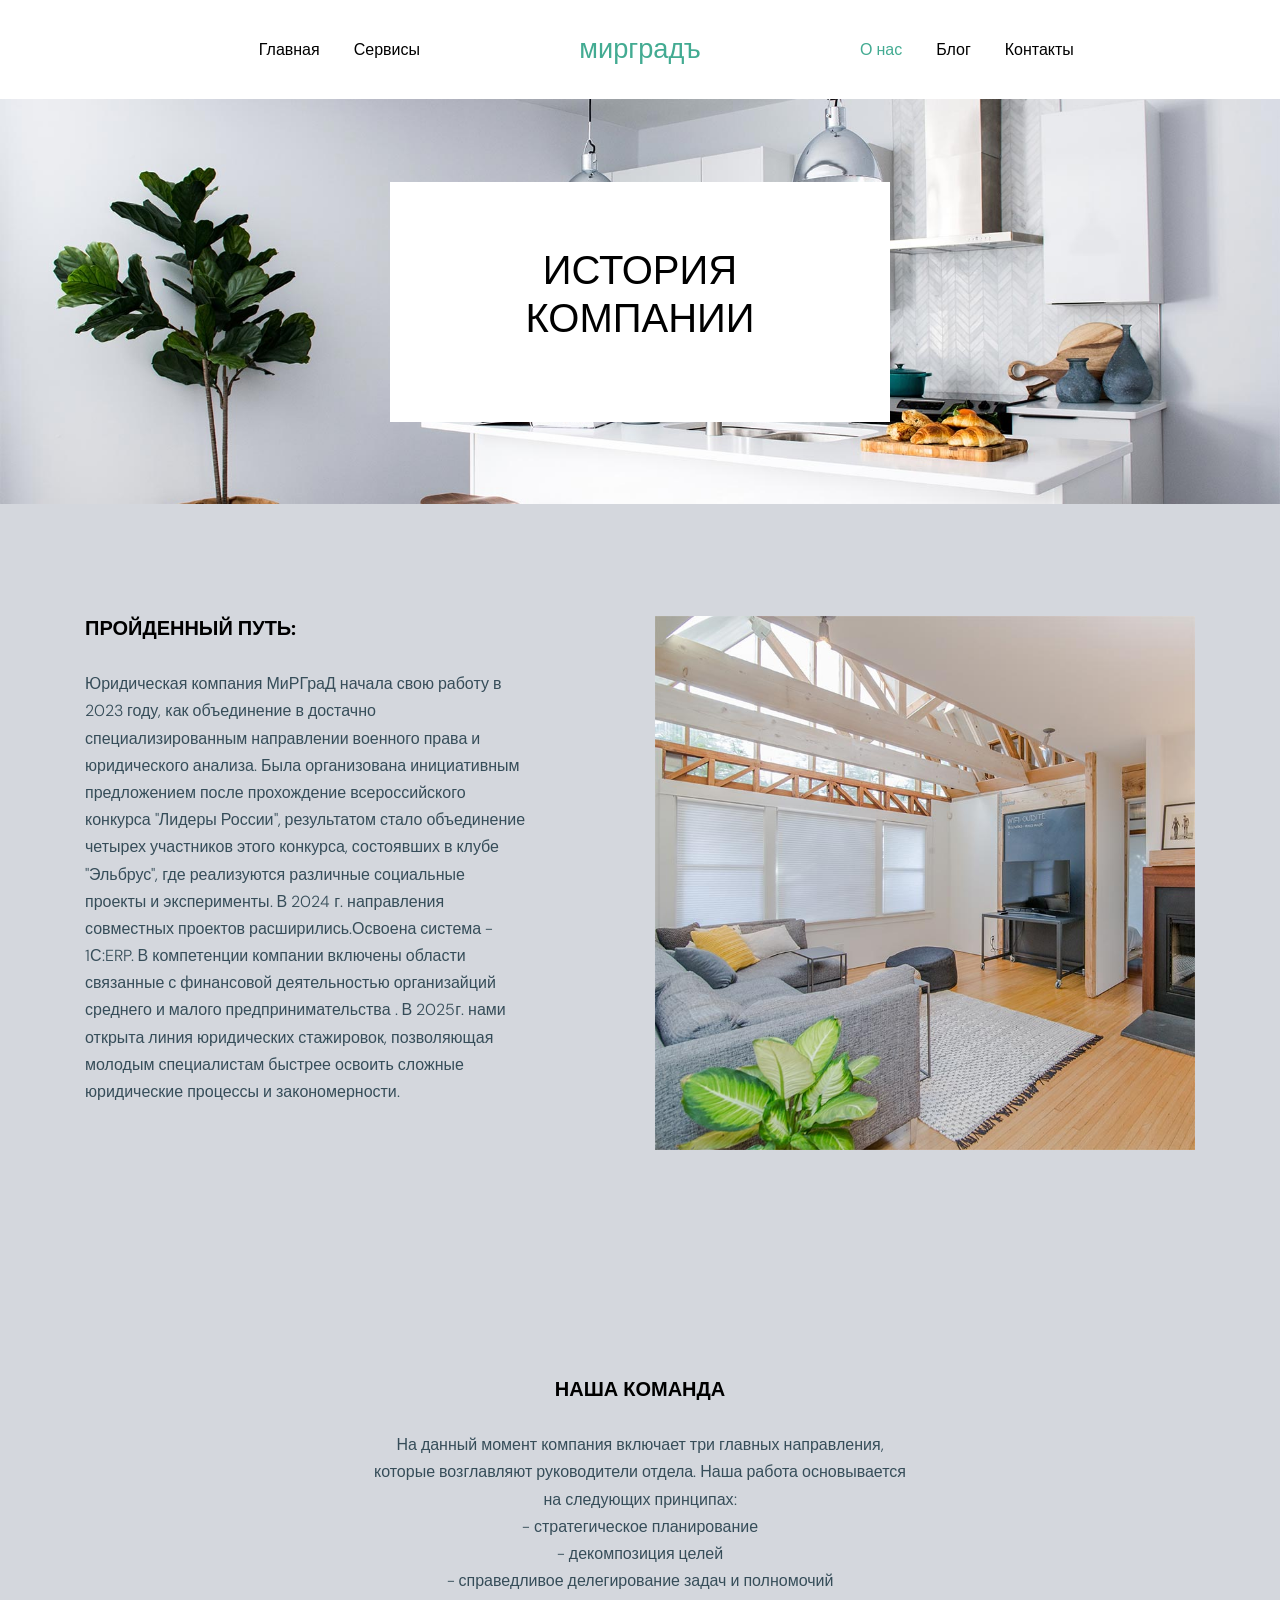
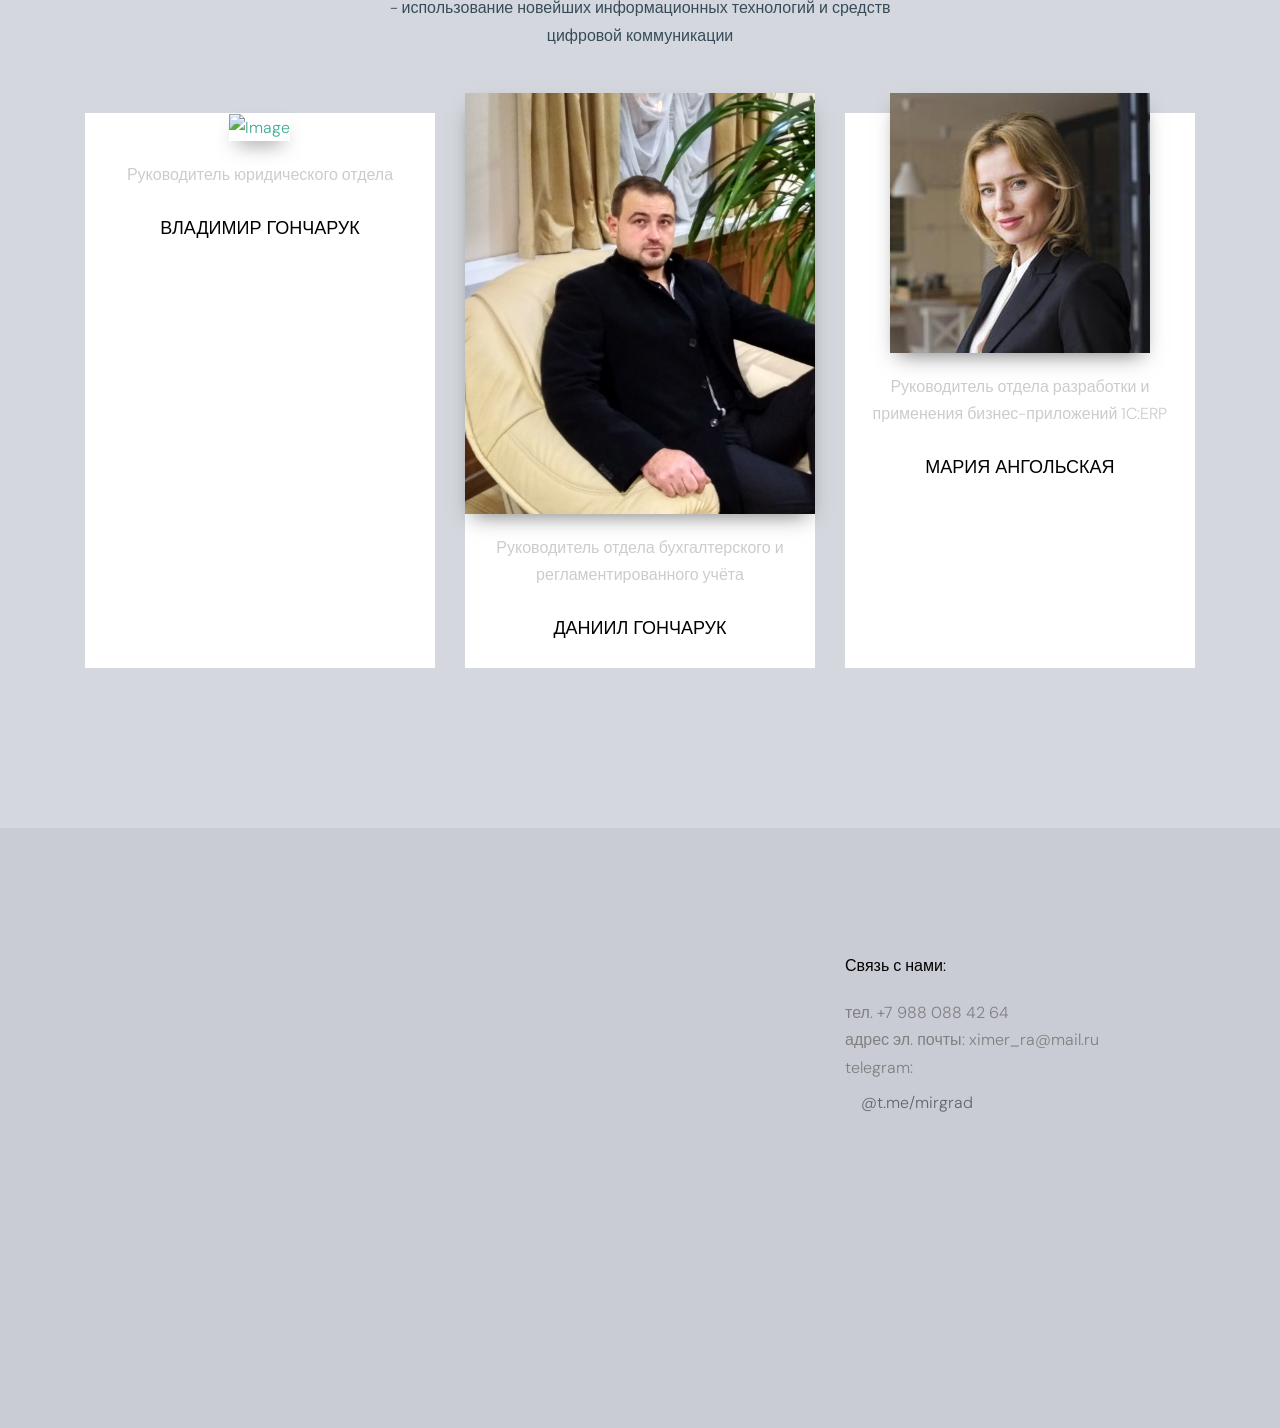
==== about.html @ c0d9e6ff "add files" ====
<!DOCTYPE html>
<html lang="en">

<head>
  <title>Юридический Сервис &mdash; MiRGraD</title>
  <meta charset="utf-8">
  <meta name="viewport" content="width=device-width, initial-scale=1, shrink-to-fit=no">
<link rel="shortcut icon" type="image/x-icon" href="images/i.webp">
    <link href="https://fonts.googleapis.com/css?family=DM+Sans:300,400,700&display=swap" rel="stylesheet">

    <link rel="stylesheet" href="fonts/icomoon/style.css">

    <link rel="stylesheet" href="css/bootstrap.min.css">
    <link rel="stylesheet" href="css/animate.min.css">
    <link rel="stylesheet" href="css/jquery.fancybox.min.css">
    <link rel="stylesheet" href="css/owl.carousel.min.css">
    <link rel="stylesheet" href="css/owl.theme.default.min.css">
    <link rel="stylesheet" href="fonts/flaticon/font/flaticon.css">
    <link rel="stylesheet" href="css/aos.css">

    <!-- MAIN CSS -->
    <link rel="stylesheet" href="css/style.css">

  </head>

  <body data-spy="scroll" data-target=".site-navbar-target" data-offset="300">

    
    <div class="site-wrap" id="home-section">

      <div class="site-mobile-menu site-navbar-target">
        <div class="site-mobile-menu-header">
          <div class="site-mobile-menu-close mt-3">
            <span class="icon-close2 js-menu-toggle"></span>
          </div>
        </div>
        <div class="site-mobile-menu-body"></div>
      </div>



      <header class="site-navbar site-navbar-target bg-white" role="banner">

        <div class="container">
          <div class="row align-items-center position-relative">

            <div class="col-lg-4">
              <nav class="site-navigation text-right ml-auto " role="navigation">
                <ul class="site-menu main-menu js-clone-nav ml-auto d-none d-lg-block">
                  <li><a href="index.html" class="nav-link">Главная</a></li>
                 <!-- <li><a href="project.html" class="nav-link">Проекты</a></li>-->
                  <li><a href="services.html" class="nav-link">Сервисы</a></li>
                </ul>
              </nav>
            </div>
            <div class="col-lg-4 text-center">
              <div class="site-logo">
                <a href="index.html" >МиРГраДЪ</a>
              </div>


              <div class="ml-auto toggle-button d-inline-block d-lg-none"><a href="#" class="site-menu-toggle py-5 js-menu-toggle text-white"><span class="icon-menu h3 text-primary"></span></a></div>
            </div>
            <div class="col-lg-4">
              <nav class="site-navigation text-left mr-auto " role="navigation">
                <ul class="site-menu main-menu js-clone-nav ml-auto d-none d-lg-block">
                  <li class="active"><a href="about.html" class="nav-link">О нас</a></li>
                  <li><a href="blog.html" class="nav-link">Блог</a></li>
                  <li><a href="contact.html" class="nav-link">Контакты</a></li>
                </ul>
              </nav>
            </div>
            

          </div>
        </div>

      </header>




    <div class="ftco-blocks-cover-1">


        <div class="ftco-cover-1" style="background-image: url('images/hero_1.jpg');">
            <div class="container">
              <div class="row align-items-center justify-content-center">
                <div class="col-lg-12 text-center">
                   <div class="box-92819">
       
        
            <h1 class="text-uppercase text-black mb-3">История Компании</h1>
            <p class="mb-0 text-black"></p>
            <!-- <p class="mb-0"><a href="#" class="btn btn-primary px-4 py-2 rounded-0">Contact Us</a></p> -->
          </div>

                  <!-- <h1>About <span class="text-primary">Marga.</span>  </h1>
                  <p class="mb-5">A fresh free template from the fine folks at <a href="https://free-template.co/" target="_blank">free-template.co</a></p>
                   -->
                </div>
              </div>
            </div>
        </div>
      </div> 

    <div class="site-section">
      <div class="container">
        <div class="row">
          <div class="col-md-5">
            <h2 class="heading-39291">Пройденный путь:</h2>
            <p class="mb-5">Юридическая компания МиРГраД начала свою работу в 2023 году, 
              как объединение  в достачно специализированным направлении военного права и юридического анализа. 
               Была организована инициативным предложением после прохождение всероссийского конкурса "Лидеры России",
                результатом стало объединение четырех участников этого конкурса, состоявших в клубе "Эльбрус",
                где реализуются различные социальные проекты и эксперименты.
                В 2024 г.  направления совместных проектов расширились.Освоена система - 1С:ERP. В компетенции компании включены области связанные с финансовой деятельностью организайций
                среднего и малого предпринимательства .
               В 2025г. нами открыта линия юридических стажировок, позволяющая молодым специалистам быстрее освоить сложные юридические процессы и закономерности. 
          </div>

          <div class="col-md-6 ml-auto">
            <img src="images/about_1.jpg" alt="Image" class="img-fluid">
          </div>
        </div>
      </div>
    </div>
  

  <div class="site-section">
      <div class="container">
        <div class="row justify-content-center text-center mb-5 section-2-title">
          <div class="col-md-6">
            <h2 class="heading-39291">Наша команда</h2>
            <p>На данный момент компания включает три главных направления, 
              которые возглавляют  руководители отдела. 
            Наша работа основывается на следующих принципах: <br>
          - стратегическое планирование<br>
        - декомпозиция целей<br>
      - справедливое делегирование задач и полномочий<br>
      - использование новейших информационных технологий и средств цифровой коммуникации
      </p>
          </div>
        </div>
        <div class="row align-items-stretch">

          <div class="col-lg-4 col-md-6 mb-5">
            <div class="post-entry-1 h-100 bg-white text-center">
              <a href="#" class="d-inline-block">
                <img src="images/vg.JPG" alt="Image"
                 class="img-fluid">
              </a>
              <div class="post-entry-1-contents">
                <span class="meta">Руководитель юридического отдела</span>
                <h2>Владимир Гончарук</h2>
                </div>
            </div>
          </div>
          <div class="col-lg-4 col-md-6 mb-5">
            <div class="post-entry-1 h-100 bg-white text-center">
              <a href="#" class="d-inline-block">
                <img src="images/dg.jpg" alt="Image"
                 class="img-fluid">
              </a>
              <div class="post-entry-1-contents">
                <span class="meta">Руководитель отдела бухгалтерского и регламентированного учёта </span>
                <h2>Даниил Гончарук</h2>
                
              </div>
            </div>
          </div>

          <div class="col-lg-4 col-md-6 mb-5">
            <div class="post-entry-1 h-100 bg-white text-center">
              <a href="#" class="d-inline-block">
                <img src="images/person_3.jpg" alt="Image"
                 class="img-fluid">
              </a>
              <div class="post-entry-1-contents">
                <span class="meta">Руководитель отдела разработки и применения бизнес-приложений 1C:ERP</span>
                <h2>Мария Ангольская</h2>
                </div>
            </div>
          </div>

          

          

          


        </div>
      </div>
    </div>
    
    

    
    <footer class="site-footer">
                <div class="container">
                    <div class="row">

                        <div class="col-md-4 ml-auto">

                            <div class="mb-5">
                                <h2 class="footer-heading mb-4">Связь с нами:</h2>
                                <form action="#" method="post" class="footer-suscribe-form">
                                    <div class="input-group mb-3">
                                        <p>
                                            тел. +7 988 088 42 64<br>
                                            адрес эл. почты: ximer_ra@mail.ru<br>
                                            telegram: 
                                                <a href="https://t.me/mirgrad_de_jure" class="nav-link">@t.me/mirgrad</a>
                                            
                                        </p>
                                      <!--   <input
                                            type="text"
                                            class="form-control rounded-0 border-secondary text-white bg-transparent"
                                            placeholder="Enter Email"
                                            aria-label="Enter Email"
                                            aria-describedby="button-addon2">
                                        <div class="input-group-append">
                                            <button class="btn btn-primary text-white" type="button" id="button-addon2">Подписаться</button>
                                        </div>
                                    </div>

                                    <h2 class="footer-heading mb-4">Подпишитесь на нас</h2>
                                    <a href="#about-section" class="smoothscroll pl-0 pr-3">
                                        <span class="icon-facebook"></span></a>
                                    <a href="#" class="pl-3 pr-3">
                                        <span class="icon-twitter"></span></a>
                                    <a href="#" class="pl-3 pr-3">
                                        <span class="icon-instagram"></span></a>
                                    <a href="#" class="pl-3 pr-3">
                                        <span class="icon-vk"></span></a>
                                </form>-->
                            </div>
                        </div>
                        <div class="row pt-5 mt-5 text-center">
                            <div class="col-md-12">
                                <div class="pt-5">
                                    <p class="small">
                                        <!-- Link back to Colorlib can't be removed. Template is licensed under CC BY
                                        3.0. -->
                                        <!-- Link back to Colorlib can't be removed. Template is licensed under CC BY
                                        3.0. -->
                                    </p>
                                </div>
                            </div>

                        </div>
                    </div>
                  </div>
                </footer>

    </div>

    <script src="js/jquery-3.3.1.min.js"></script>
    <script src="js/popper.min.js"></script>
    <script src="js/bootstrap.min.js"></script>
    <script src="js/owl.carousel.min.js"></script>
    <script src="js/jquery.sticky.js"></script>
    <script src="js/jquery.waypoints.min.js"></script>
    <script src="js/jquery.animateNumber.min.js"></script>
    <script src="js/jquery.fancybox.min.js"></script>
    <script src="js/jquery.easing.1.3.js"></script>
    <script src="js/aos.js"></script>

    <script src="js/main.js"></script>

    

  </body>

</html>
---- fonts/icomoon/style.css ----
@font-face {
  font-family: 'icomoon';
  src:  url('fonts/icomoon.eot?10si43');
  src:  url('fonts/icomoon.eot?10si43#iefix') format('embedded-opentype'),
    url('fonts/icomoon.ttf?10si43') format('truetype'),
    url('fonts/icomoon.woff?10si43') format('woff'),
    url('fonts/icomoon.svg?10si43#icomoon') format('svg');
  font-weight: normal;
  font-style: normal;
}

[class^="icon-"], [class*=" icon-"] {
  /* use !important to prevent issues with browser extensions that change fonts */
  font-family: 'icomoon' !important;
  speak: none;
  font-style: normal;
  font-weight: normal;
  font-variant: normal;
  text-transform: none;
  line-height: 1;

  /* Better Font Rendering =========== */
  -webkit-font-smoothing: antialiased;
  -moz-osx-font-smoothing: grayscale;
}

.icon-asterisk:before {
  content: "\f069";
}
.icon-plus:before {
  content: "\f067";
}
.icon-question:before {
  content: "\f128";
}
.icon-minus:before {
  content: "\f068";
}
.icon-glass:before {
  content: "\f000";
}
.icon-music:before {
  content: "\f001";
}
.icon-search:before {
  content: "\f002";
}
.icon-envelope-o:before {
  content: "\f003";
}
.icon-heart:before {
  content: "\f004";
}
.icon-star:before {
  content: "\f005";
}
.icon-star-o:before {
  content: "\f006";
}
.icon-user:before {
  content: "\f007";
}
.icon-film:before {
  content: "\f008";
}
.icon-th-large:before {
  content: "\f009";
}
.icon-th:before {
  content: "\f00a";
}
.icon-th-list:before {
  content: "\f00b";
}
.icon-check:before {
  content: "\f00c";
}
.icon-close:before {
  content: "\f00d";
}
.icon-remove:before {
  content: "\f00d";
}
.icon-times:before {
  content: "\f00d";
}
.icon-search-plus:before {
  content: "\f00e";
}
.icon-search-minus:before {
  content: "\f010";
}
.icon-power-off:before {
  content: "\f011";
}
.icon-signal:before {
  content: "\f012";
}
.icon-cog:before {
  content: "\f013";
}
.icon-gear:before {
  content: "\f013";
}
.icon-trash-o:before {
  content: "\f014";
}
.icon-home:before {
  content: "\f015";
}
.icon-file-o:before {
  content: "\f016";
}
.icon-clock-o:before {
  content: "\f017";
}
.icon-road:before {
  content: "\f018";
}
.icon-download:before {
  content: "\f019";
}
.icon-arrow-circle-o-down:before {
  content: "\f01a";
}
.icon-arrow-circle-o-up:before {
  content: "\f01b";
}
.icon-inbox:before {
  content: "\f01c";
}
.icon-play-circle-o:before {
  content: "\f01d";
}
.icon-repeat:before {
  content: "\f01e";
}
.icon-rotate-right:before {
  content: "\f01e";
}
.icon-refresh:before {
  content: "\f021";
}
.icon-list-alt:before {
  content: "\f022";
}
.icon-lock:before {
  content: "\f023";
}
.icon-flag:before {
  content: "\f024";
}
.icon-headphones:before {
  content: "\f025";
}
.icon-volume-off:before {
  content: "\f026";
}
.icon-volume-down:before {
  content: "\f027";
}
.icon-volume-up:before {
  content: "\f028";
}
.icon-qrcode:before {
  content: "\f029";
}
.icon-barcode:before {
  content: "\f02a";
}
.icon-tag:before {
  content: "\f02b";
}
.icon-tags:before {
  content: "\f02c";
}
.icon-book:before {
  content: "\f02d";
}
.icon-bookmark:before {
  content: "\f02e";
}
.icon-print:before {
  content: "\f02f";
}
.icon-camera:before {
  content: "\f030";
}
.icon-font:before {
  content: "\f031";
}
.icon-bold:before {
  content: "\f032";
}
.icon-italic:before {
  content: "\f033";
}
.icon-text-height:before {
  content: "\f034";
}
.icon-text-width:before {
  content: "\f035";
}
.icon-align-left:before {
  content: "\f036";
}
.icon-align-center:before {
  content: "\f037";
}
.icon-align-right:before {
  content: "\f038";
}
.icon-align-justify:before {
  content: "\f039";
}
.icon-list:before {
  content: "\f03a";
}
.icon-dedent:before {
  content: "\f03b";
}
.icon-outdent:before {
  content: "\f03b";
}
.icon-indent:before {
  content: "\f03c";
}
.icon-video-camera:before {
  content: "\f03d";
}
.icon-image:before {
  content: "\f03e";
}
.icon-photo:before {
  content: "\f03e";
}
.icon-picture-o:before {
  content: "\f03e";
}
.icon-pencil:before {
  content: "\f040";
}
.icon-map-marker:before {
  content: "\f041";
}
.icon-adjust:before {
  content: "\f042";
}
.icon-tint:before {
  content: "\f043";
}
.icon-edit:before {
  content: "\f044";
}
.icon-pencil-square-o:before {
  content: "\f044";
}
.icon-share-square-o:before {
  content: "\f045";
}
.icon-check-square-o:before {
  content: "\f046";
}
.icon-arrows:before {
  content: "\f047";
}
.icon-step-backward:before {
  content: "\f048";
}
.icon-fast-backward:before {
  content: "\f049";
}
.icon-backward:before {
  content: "\f04a";
}
.icon-play:before {
  content: "\f04b";
}
.icon-pause:before {
  content: "\f04c";
}
.icon-stop:before {
  content: "\f04d";
}
.icon-forward:before {
  content: "\f04e";
}
.icon-fast-forward:before {
  content: "\f050";
}
.icon-step-forward:before {
  content: "\f051";
}
.icon-eject:before {
  content: "\f052";
}
.icon-chevron-left:before {
  content: "\f053";
}
.icon-chevron-right:before {
  content: "\f054";
}
.icon-plus-circle:before {
  content: "\f055";
}
.icon-minus-circle:before {
  content: "\f056";
}
.icon-times-circle:before {
  content: "\f057";
}
.icon-check-circle:before {
  content: "\f058";
}
.icon-question-circle:before {
  content: "\f059";
}
.icon-info-circle:before {
  content: "\f05a";
}
.icon-crosshairs:before {
  content: "\f05b";
}
.icon-times-circle-o:before {
  content: "\f05c";
}
.icon-check-circle-o:before {
  content: "\f05d";
}
.icon-ban:before {
  content: "\f05e";
}
.icon-arrow-left:before {
  content: "\f060";
}
.icon-arrow-right:before {
  content: "\f061";
}
.icon-arrow-up:before {
  content: "\f062";
}
.icon-arrow-down:before {
  content: "\f063";
}
.icon-mail-forward:before {
  content: "\f064";
}
.icon-share:before {
  content: "\f064";
}
.icon-expand:before {
  content: "\f065";
}
.icon-compress:before {
  content: "\f066";
}
.icon-exclamation-circle:before {
  content: "\f06a";
}
.icon-gift:before {
  content: "\f06b";
}
.icon-leaf:before {
  content: "\f06c";
}
.icon-fire:before {
  content: "\f06d";
}
.icon-eye:before {
  content: "\f06e";
}
.icon-eye-slash:before {
  content: "\f070";
}
.icon-exclamation-triangle:before {
  content: "\f071";
}
.icon-warning:before {
  content: "\f071";
}
.icon-plane:before {
  content: "\f072";
}
.icon-calendar:before {
  content: "\f073";
}
.icon-random:before {
  content: "\f074";
}
.icon-comment:before {
  content: "\f075";
}
.icon-magnet:before {
  content: "\f076";
}
.icon-chevron-up:before {
  content: "\f077";
}
.icon-chevron-down:before {
  content: "\f078";
}
.icon-retweet:before {
  content: "\f079";
}
.icon-shopping-cart:before {
  content: "\f07a";
}
.icon-folder:before {
  content: "\f07b";
}
.icon-folder-open:before {
  content: "\f07c";
}
.icon-arrows-v:before {
  content: "\f07d";
}
.icon-arrows-h:before {
  content: "\f07e";
}
.icon-bar-chart:before {
  content: "\f080";
}
.icon-bar-chart-o:before {
  content: "\f080";
}
.icon-twitter-square:before {
  content: "\f081";
}
.icon-facebook-square:before {
  content: "\f082";
}
.icon-camera-retro:before {
  content: "\f083";
}
.icon-key:before {
  content: "\f084";
}
.icon-cogs:before {
  content: "\f085";
}
.icon-gears:before {
  content: "\f085";
}
.icon-comments:before {
  content: "\f086";
}
.icon-thumbs-o-up:before {
  content: "\f087";
}
.icon-thumbs-o-down:before {
  content: "\f088";
}
.icon-star-half:before {
  content: "\f089";
}
.icon-heart-o:before {
  content: "\f08a";
}
.icon-sign-out:before {
  content: "\f08b";
}
.icon-linkedin-square:before {
  content: "\f08c";
}
.icon-thumb-tack:before {
  content: "\f08d";
}
.icon-external-link:before {
  content: "\f08e";
}
.icon-sign-in:before {
  content: "\f090";
}
.icon-trophy:before {
  content: "\f091";
}
.icon-github-square:before {
  content: "\f092";
}
.icon-upload:before {
  content: "\f093";
}
.icon-lemon-o:before {
  content: "\f094";
}
.icon-phone:before {
  content: "\f095";
}
.icon-square-o:before {
  content: "\f096";
}
.icon-bookmark-o:before {
  content: "\f097";
}
.icon-phone-square:before {
  content: "\f098";
}
.icon-twitter:before {
  content: "\f099";
}
.icon-facebook:before {
  content: "\f09a";
}
.icon-facebook-f:before {
  content: "\f09a";
}
.icon-github:before {
  content: "\f09b";
}
.icon-unlock:before {
  content: "\f09c";
}
.icon-credit-card:before {
  content: "\f09d";
}
.icon-feed:before {
  content: "\f09e";
}
.icon-rss:before {
  content: "\f09e";
}
.icon-hdd-o:before {
  content: "\f0a0";
}
.icon-bullhorn:before {
  content: "\f0a1";
}
.icon-bell-o:before {
  content: "\f0a2";
}
.icon-certificate:before {
  content: "\f0a3";
}
.icon-hand-o-right:before {
  content: "\f0a4";
}
.icon-hand-o-left:before {
  content: "\f0a5";
}
.icon-hand-o-up:before {
  content: "\f0a6";
}
.icon-hand-o-down:before {
  content: "\f0a7";
}
.icon-arrow-circle-left:before {
  content: "\f0a8";
}
.icon-arrow-circle-right:before {
  content: "\f0a9";
}
.icon-arrow-circle-up:before {
  content: "\f0aa";
}
.icon-arrow-circle-down:before {
  content: "\f0ab";
}
.icon-globe:before {
  content: "\f0ac";
}
.icon-wrench:before {
  content: "\f0ad";
}
.icon-tasks:before {
  content: "\f0ae";
}
.icon-filter:before {
  content: "\f0b0";
}
.icon-briefcase:before {
  content: "\f0b1";
}
.icon-arrows-alt:before {
  content: "\f0b2";
}
.icon-group:before {
  content: "\f0c0";
}
.icon-users:before {
  content: "\f0c0";
}
.icon-chain:before {
  content: "\f0c1";
}
.icon-link:before {
  content: "\f0c1";
}
.icon-cloud:before {
  content: "\f0c2";
}
.icon-flask:before {
  content: "\f0c3";
}
.icon-cut:before {
  content: "\f0c4";
}
.icon-scissors:before {
  content: "\f0c4";
}
.icon-copy:before {
  content: "\f0c5";
}
.icon-files-o:before {
  content: "\f0c5";
}
.icon-paperclip:before {
  content: "\f0c6";
}
.icon-floppy-o:before {
  content: "\f0c7";
}
.icon-save:before {
  content: "\f0c7";
}
.icon-square:before {
  content: "\f0c8";
}
.icon-bars:before {
  content: "\f0c9";
}
.icon-navicon:before {
  content: "\f0c9";
}
.icon-reorder:before {
  content: "\f0c9";
}
.icon-list-ul:before {
  content: "\f0ca";
}
.icon-list-ol:before {
  content: "\f0cb";
}
.icon-strikethrough:before {
  content: "\f0cc";
}
.icon-underline:before {
  content: "\f0cd";
}
.icon-table:before {
  content: "\f0ce";
}
.icon-magic:before {
  content: "\f0d0";
}
.icon-truck:before {
  content: "\f0d1";
}
.icon-pinterest:before {
  content: "\f0d2";
}
.icon-pinterest-square:before {
  content: "\f0d3";
}
.icon-google-plus-square:before {
  content: "\f0d4";
}
.icon-google-plus:before {
  content: "\f0d5";
}
.icon-money:before {
  content: "\f0d6";
}
.icon-caret-down:before {
  content: "\f0d7";
}
.icon-caret-up:before {
  content: "\f0d8";
}
.icon-caret-left:before {
  content: "\f0d9";
}
.icon-caret-right:before {
  content: "\f0da";
}
.icon-columns:before {
  content: "\f0db";
}
.icon-sort:before {
  content: "\f0dc";
}
.icon-unsorted:before {
  content: "\f0dc";
}
.icon-sort-desc:before {
  content: "\f0dd";
}
.icon-sort-down:before {
  content: "\f0dd";
}
.icon-sort-asc:before {
  content: "\f0de";
}
.icon-sort-up:before {
  content: "\f0de";
}
.icon-envelope:before {
  content: "\f0e0";
}
.icon-linkedin:before {
  content: "\f0e1";
}
.icon-rotate-left:before {
  content: "\f0e2";
}
.icon-undo:before {
  content: "\f0e2";
}
.icon-gavel:before {
  content: "\f0e3";
}
.icon-legal:before {
  content: "\f0e3";
}
.icon-dashboard:before {
  content: "\f0e4";
}
.icon-tachometer:before {
  content: "\f0e4";
}
.icon-comment-o:before {
  content: "\f0e5";
}
.icon-comments-o:before {
  content: "\f0e6";
}
.icon-bolt:before {
  content: "\f0e7";
}
.icon-flash:before {
  content: "\f0e7";
}
.icon-sitemap:before {
  content: "\f0e8";
}
.icon-umbrella:before {
  content: "\f0e9";
}
.icon-clipboard:before {
  content: "\f0ea";
}
.icon-paste:before {
  content: "\f0ea";
}
.icon-lightbulb-o:before {
  content: "\f0eb";
}
.icon-exchange:before {
  content: "\f0ec";
}
.icon-cloud-download:before {
  content: "\f0ed";
}
.icon-cloud-upload:before {
  content: "\f0ee";
}
.icon-user-md:before {
  content: "\f0f0";
}
.icon-stethoscope:before {
  content: "\f0f1";
}
.icon-suitcase:before {
  content: "\f0f2";
}
.icon-bell:before {
  content: "\f0f3";
}
.icon-coffee:before {
  content: "\f0f4";
}
.icon-cutlery:before {
  content: "\f0f5";
}
.icon-file-text-o:before {
  content: "\f0f6";
}
.icon-building-o:before {
  content: "\f0f7";
}
.icon-hospital-o:before {
  content: "\f0f8";
}
.icon-ambulance:before {
  content: "\f0f9";
}
.icon-medkit:before {
  content: "\f0fa";
}
.icon-fighter-jet:before {
  content: "\f0fb";
}
.icon-beer:before {
  content: "\f0fc";
}
.icon-h-square:before {
  content: "\f0fd";
}
.icon-plus-square:before {
  content: "\f0fe";
}
.icon-angle-double-left:before {
  content: "\f100";
}
.icon-angle-double-right:before {
  content: "\f101";
}
.icon-angle-double-up:before {
  content: "\f102";
}
.icon-angle-double-down:before {
  content: "\f103";
}
.icon-angle-left:before {
  content: "\f104";
}
.icon-angle-right:before {
  content: "\f105";
}
.icon-angle-up:before {
  content: "\f106";
}
.icon-angle-down:before {
  content: "\f107";
}
.icon-desktop:before {
  content: "\f108";
}
.icon-laptop:before {
  content: "\f109";
}
.icon-tablet:before {
  content: "\f10a";
}
.icon-mobile:before {
  content: "\f10b";
}
.icon-mobile-phone:before {
  content: "\f10b";
}
.icon-circle-o:before {
  content: "\f10c";
}
.icon-quote-left:before {
  content: "\f10d";
}
.icon-quote-right:before {
  content: "\f10e";
}
.icon-spinner:before {
  content: "\f110";
}
.icon-circle:before {
  content: "\f111";
}
.icon-mail-reply:before {
  content: "\f112";
}
.icon-reply:before {
  content: "\f112";
}
.icon-github-alt:before {
  content: "\f113";
}
.icon-folder-o:before {
  content: "\f114";
}
.icon-folder-open-o:before {
  content: "\f115";
}
.icon-smile-o:before {
  content: "\f118";
}
.icon-frown-o:before {
  content: "\f119";
}
.icon-meh-o:before {
  content: "\f11a";
}
.icon-gamepad:before {
  content: "\f11b";
}
.icon-keyboard-o:before {
  content: "\f11c";
}
.icon-flag-o:before {
  content: "\f11d";
}
.icon-flag-checkered:before {
  content: "\f11e";
}
.icon-terminal:before {
  content: "\f120";
}
.icon-code:before {
  content: "\f121";
}
.icon-mail-reply-all:before {
  content: "\f122";
}
.icon-reply-all:before {
  content: "\f122";
}
.icon-star-half-empty:before {
  content: "\f123";
}
.icon-star-half-full:before {
  content: "\f123";
}
.icon-star-half-o:before {
  content: "\f123";
}
.icon-location-arrow:before {
  content: "\f124";
}
.icon-crop:before {
  content: "\f125";
}
.icon-code-fork:before {
  content: "\f126";
}
.icon-chain-broken:before {
  content: "\f127";
}
.icon-unlink:before {
  content: "\f127";
}
.icon-info:before {
  content: "\f129";
}
.icon-exclamation:before {
  content: "\f12a";
}
.icon-superscript:before {
  content: "\f12b";
}
.icon-subscript:before {
  content: "\f12c";
}
.icon-eraser:before {
  content: "\f12d";
}
.icon-puzzle-piece:before {
  content: "\f12e";
}
.icon-microphone:before {
  content: "\f130";
}
.icon-microphone-slash:before {
  content: "\f131";
}
.icon-shield:before {
  content: "\f132";
}
.icon-calendar-o:before {
  content: "\f133";
}
.icon-fire-extinguisher:before {
  content: "\f134";
}
.icon-rocket:before {
  content: "\f135";
}
.icon-maxcdn:before {
  content: "\f136";
}
.icon-chevron-circle-left:before {
  content: "\f137";
}
.icon-chevron-circle-right:before {
  content: "\f138";
}
.icon-chevron-circle-up:before {
  content: "\f139";
}
.icon-chevron-circle-down:before {
  content: "\f13a";
}
.icon-html5:before {
  content: "\f13b";
}
.icon-css3:before {
  content: "\f13c";
}
.icon-anchor:before {
  content: "\f13d";
}
.icon-unlock-alt:before {
  content: "\f13e";
}
.icon-bullseye:before {
  content: "\f140";
}
.icon-ellipsis-h:before {
  content: "\f141";
}
.icon-ellipsis-v:before {
  content: "\f142";
}
.icon-rss-square:before {
  content: "\f143";
}
.icon-play-circle:before {
  content: "\f144";
}
.icon-ticket:before {
  content: "\f145";
}
.icon-minus-square:before {
  content: "\f146";
}
.icon-minus-square-o:before {
  content: "\f147";
}
.icon-level-up:before {
  content: "\f148";
}
.icon-level-down:before {
  content: "\f149";
}
.icon-check-square:before {
  content: "\f14a";
}
.icon-pencil-square:before {
  content: "\f14b";
}
.icon-external-link-square:before {
  content: "\f14c";
}
.icon-share-square:before {
  content: "\f14d";
}
.icon-compass:before {
  content: "\f14e";
}
.icon-caret-square-o-down:before {
  content: "\f150";
}
.icon-toggle-down:before {
  content: "\f150";
}
.icon-caret-square-o-up:before {
  content: "\f151";
}
.icon-toggle-up:before {
  content: "\f151";
}
.icon-caret-square-o-right:before {
  content: "\f152";
}
.icon-toggle-right:before {
  content: "\f152";
}
.icon-eur:before {
  content: "\f153";
}
.icon-euro:before {
  content: "\f153";
}
.icon-gbp:before {
  content: "\f154";
}
.icon-dollar:before {
  content: "\f155";
}
.icon-usd:before {
  content: "\f155";
}
.icon-inr:before {
  content: "\f156";
}
.icon-rupee:before {
  content: "\f156";
}
.icon-cny:before {
  content: "\f157";
}
.icon-jpy:before {
  content: "\f157";
}
.icon-rmb:before {
  content: "\f157";
}
.icon-yen:before {
  content: "\f157";
}
.icon-rouble:before {
  content: "\f158";
}
.icon-rub:before {
  content: "\f158";
}
.icon-ruble:before {
  content: "\f158";
}
.icon-krw:before {
  content: "\f159";
}
.icon-won:before {
  content: "\f159";
}
.icon-bitcoin:before {
  content: "\f15a";
}
.icon-btc:before {
  content: "\f15a";
}
.icon-file:before {
  content: "\f15b";
}
.icon-file-text:before {
  content: "\f15c";
}
.icon-sort-alpha-asc:before {
  content: "\f15d";
}
.icon-sort-alpha-desc:before {
  content: "\f15e";
}
.icon-sort-amount-asc:before {
  content: "\f160";
}
.icon-sort-amount-desc:before {
  content: "\f161";
}
.icon-sort-numeric-asc:before {
  content: "\f162";
}
.icon-sort-numeric-desc:before {
  content: "\f163";
}
.icon-thumbs-up:before {
  content: "\f164";
}
.icon-thumbs-down:before {
  content: "\f165";
}
.icon-youtube-square:before {
  content: "\f166";
}
.icon-youtube:before {
  content: "\f167";
}
.icon-xing:before {
  content: "\f168";
}
.icon-xing-square:before {
  content: "\f169";
}
.icon-youtube-play:before {
  content: "\f16a";
}
.icon-dropbox:before {
  content: "\f16b";
}
.icon-stack-overflow:before {
  content: "\f16c";
}
.icon-instagram:before {
  content: "\f16d";
}
.icon-flickr:before {
  content: "\f16e";
}
.icon-adn:before {
  content: "\f170";
}
.icon-bitbucket:before {
  content: "\f171";
}
.icon-bitbucket-square:before {
  content: "\f172";
}
.icon-tumblr:before {
  content: "\f173";
}
.icon-tumblr-square:before {
  content: "\f174";
}
.icon-long-arrow-down:before {
  content: "\f175";
}
.icon-long-arrow-up:before {
  content: "\f176";
}
.icon-long-arrow-left:before {
  content: "\f177";
}
.icon-long-arrow-right:before {
  content: "\f178";
}
.icon-apple:before {
  content: "\f179";
}
.icon-windows:before {
  content: "\f17a";
}
.icon-android:before {
  content: "\f17b";
}
.icon-linux:before {
  content: "\f17c";
}
.icon-dribbble:before {
  content: "\f17d";
}
.icon-skype:before {
  content: "\f17e";
}
.icon-foursquare:before {
  content: "\f180";
}
.icon-trello:before {
  content: "\f181";
}
.icon-female:before {
  content: "\f182";
}
.icon-male:before {
  content: "\f183";
}
.icon-gittip:before {
  content: "\f184";
}
.icon-gratipay:before {
  content: "\f184";
}
.icon-sun-o:before {
  content: "\f185";
}
.icon-moon-o:before {
  content: "\f186";
}
.icon-archive:before {
  content: "\f187";
}
.icon-bug:before {
  content: "\f188";
}
.icon-vk:before {
  content: "\f189";
}
.icon-weibo:before {
  content: "\f18a";
}
.icon-renren:before {
  content: "\f18b";
}
.icon-pagelines:before {
  content: "\f18c";
}
.icon-stack-exchange:before {
  content: "\f18d";
}
.icon-arrow-circle-o-right:before {
  content: "\f18e";
}
.icon-arrow-circle-o-left:before {
  content: "\f190";
}
.icon-caret-square-o-left:before {
  content: "\f191";
}
.icon-toggle-left:before {
  content: "\f191";
}
.icon-dot-circle-o:before {
  content: "\f192";
}
.icon-wheelchair:before {
  content: "\f193";
}
.icon-vimeo-square:before {
  content: "\f194";
}
.icon-try:before {
  content: "\f195";
}
.icon-turkish-lira:before {
  content: "\f195";
}
.icon-plus-square-o:before {
  content: "\f196";
}
.icon-space-shuttle:before {
  content: "\f197";
}
.icon-slack:before {
  content: "\f198";
}
.icon-envelope-square:before {
  content: "\f199";
}
.icon-wordpress:before {
  content: "\f19a";
}
.icon-openid:before {
  content: "\f19b";
}
.icon-bank:before {
  content: "\f19c";
}
.icon-institution:before {
  content: "\f19c";
}
.icon-university:before {
  content: "\f19c";
}
.icon-graduation-cap:before {
  content: "\f19d";
}
.icon-mortar-board:before {
  content: "\f19d";
}
.icon-yahoo:before {
  content: "\f19e";
}
.icon-google:before {
  content: "\f1a0";
}
.icon-reddit:before {
  content: "\f1a1";
}
.icon-reddit-square:before {
  content: "\f1a2";
}
.icon-stumbleupon-circle:before {
  content: "\f1a3";
}
.icon-stumbleupon:before {
  content: "\f1a4";
}
.icon-delicious:before {
  content: "\f1a5";
}
.icon-digg:before {
  content: "\f1a6";
}
.icon-pied-piper-pp:before {
  content: "\f1a7";
}
.icon-pied-piper-alt:before {
  content: "\f1a8";
}
.icon-drupal:before {
  content: "\f1a9";
}
.icon-joomla:before {
  content: "\f1aa";
}
.icon-language:before {
  content: "\f1ab";
}
.icon-fax:before {
  content: "\f1ac";
}
.icon-building:before {
  content: "\f1ad";
}
.icon-child:before {
  content: "\f1ae";
}
.icon-paw:before {
  content: "\f1b0";
}
.icon-spoon:before {
  content: "\f1b1";
}
.icon-cube:before {
  content: "\f1b2";
}
.icon-cubes:before {
  content: "\f1b3";
}
.icon-behance:before {
  content: "\f1b4";
}
.icon-behance-square:before {
  content: "\f1b5";
}
.icon-steam:before {
  content: "\f1b6";
}
.icon-steam-square:before {
  content: "\f1b7";
}
.icon-recycle:before {
  content: "\f1b8";
}
.icon-automobile:before {
  content: "\f1b9";
}
.icon-car:before {
  content: "\f1b9";
}
.icon-cab:before {
  content: "\f1ba";
}
.icon-taxi:before {
  content: "\f1ba";
}
.icon-tree:before {
  content: "\f1bb";
}
.icon-spotify:before {
  content: "\f1bc";
}
.icon-deviantart:before {
  content: "\f1bd";
}
.icon-soundcloud:before {
  content: "\f1be";
}
.icon-database:before {
  content: "\f1c0";
}
.icon-file-pdf-o:before {
  content: "\f1c1";
}
.icon-file-word-o:before {
  content: "\f1c2";
}
.icon-file-excel-o:before {
  content: "\f1c3";
}
.icon-file-powerpoint-o:before {
  content: "\f1c4";
}
.icon-file-image-o:before {
  content: "\f1c5";
}
.icon-file-photo-o:before {
  content: "\f1c5";
}
.icon-file-picture-o:before {
  content: "\f1c5";
}
.icon-file-archive-o:before {
  content: "\f1c6";
}
.icon-file-zip-o:before {
  content: "\f1c6";
}
.icon-file-audio-o:before {
  content: "\f1c7";
}
.icon-file-sound-o:before {
  content: "\f1c7";
}
.icon-file-movie-o:before {
  content: "\f1c8";
}
.icon-file-video-o:before {
  content: "\f1c8";
}
.icon-file-code-o:before {
  content: "\f1c9";
}
.icon-vine:before {
  content: "\f1ca";
}
.icon-codepen:before {
  content: "\f1cb";
}
.icon-jsfiddle:before {
  content: "\f1cc";
}
.icon-life-bouy:before {
  content: "\f1cd";
}
.icon-life-buoy:before {
  content: "\f1cd";
}
.icon-life-ring:before {
  content: "\f1cd";
}
.icon-life-saver:before {
  content: "\f1cd";
}
.icon-support:before {
  content: "\f1cd";
}
.icon-circle-o-notch:before {
  content: "\f1ce";
}
.icon-ra:before {
  content: "\f1d0";
}
.icon-rebel:before {
  content: "\f1d0";
}
.icon-resistance:before {
  content: "\f1d0";
}
.icon-empire:before {
  content: "\f1d1";
}
.icon-ge:before {
  content: "\f1d1";
}
.icon-git-square:before {
  content: "\f1d2";
}
.icon-git:before {
  content: "\f1d3";
}
.icon-hacker-news:before {
  content: "\f1d4";
}
.icon-y-combinator-square:before {
  content: "\f1d4";
}
.icon-yc-square:before {
  content: "\f1d4";
}
.icon-tencent-weibo:before {
  content: "\f1d5";
}
.icon-qq:before {
  content: "\f1d6";
}
.icon-wechat:before {
  content: "\f1d7";
}
.icon-weixin:before {
  content: "\f1d7";
}
.icon-paper-plane:before {
  content: "\f1d8";
}
.icon-send:before {
  content: "\f1d8";
}
.icon-paper-plane-o:before {
  content: "\f1d9";
}
.icon-send-o:before {
  content: "\f1d9";
}
.icon-history:before {
  content: "\f1da";
}
.icon-circle-thin:before {
  content: "\f1db";
}
.icon-header:before {
  content: "\f1dc";
}
.icon-paragraph:before {
  content: "\f1dd";
}
.icon-sliders:before {
  content: "\f1de";
}
.icon-share-alt:before {
  content: "\f1e0";
}
.icon-share-alt-square:before {
  content: "\f1e1";
}
.icon-bomb:before {
  content: "\f1e2";
}
.icon-futbol-o:before {
  content: "\f1e3";
}
.icon-soccer-ball-o:before {
  content: "\f1e3";
}
.icon-tty:before {
  content: "\f1e4";
}
.icon-binoculars:before {
  content: "\f1e5";
}
.icon-plug:before {
  content: "\f1e6";
}
.icon-slideshare:before {
  content: "\f1e7";
}
.icon-twitch:before {
  content: "\f1e8";
}
.icon-yelp:before {
  content: "\f1e9";
}
.icon-newspaper-o:before {
  content: "\f1ea";
}
.icon-wifi:before {
  content: "\f1eb";
}
.icon-calculator:before {
  content: "\f1ec";
}
.icon-paypal:before {
  content: "\f1ed";
}
.icon-google-wallet:before {
  content: "\f1ee";
}
.icon-cc-visa:before {
  content: "\f1f0";
}
.icon-cc-mastercard:before {
  content: "\f1f1";
}
.icon-cc-discover:before {
  content: "\f1f2";
}
.icon-cc-amex:before {
  content: "\f1f3";
}
.icon-cc-paypal:before {
  content: "\f1f4";
}
.icon-cc-stripe:before {
  content: "\f1f5";
}
.icon-bell-slash:before {
  content: "\f1f6";
}
.icon-bell-slash-o:before {
  content: "\f1f7";
}
.icon-trash:before {
  content: "\f1f8";
}
.icon-copyright:before {
  content: "\f1f9";
}
.icon-at:before {
  content: "\f1fa";
}
.icon-eyedropper:before {
  content: "\f1fb";
}
.icon-paint-brush:before {
  content: "\f1fc";
}
.icon-birthday-cake:before {
  content: "\f1fd";
}
.icon-area-chart:before {
  content: "\f1fe";
}
.icon-pie-chart:before {
  content: "\f200";
}
.icon-line-chart:before {
  content: "\f201";
}
.icon-lastfm:before {
  content: "\f202";
}
.icon-lastfm-square:before {
  content: "\f203";
}
.icon-toggle-off:before {
  content: "\f204";
}
.icon-toggle-on:before {
  content: "\f205";
}
.icon-bicycle:before {
  content: "\f206";
}
.icon-bus:before {
  content: "\f207";
}
.icon-ioxhost:before {
  content: "\f208";
}
.icon-angellist:before {
  content: "\f209";
}
.icon-cc:before {
  content: "\f20a";
}
.icon-ils:before {
  content: "\f20b";
}
.icon-shekel:before {
  content: "\f20b";
}
.icon-sheqel:before {
  content: "\f20b";
}
.icon-meanpath:before {
  content: "\f20c";
}
.icon-buysellads:before {
  content: "\f20d";
}
.icon-connectdevelop:before {
  content: "\f20e";
}
.icon-dashcube:before {
  content: "\f210";
}
.icon-forumbee:before {
  content: "\f211";
}
.icon-leanpub:before {
  content: "\f212";
}
.icon-sellsy:before {
  content: "\f213";
}
.icon-shirtsinbulk:before {
  content: "\f214";
}
.icon-simplybuilt:before {
  content: "\f215";
}
.icon-skyatlas:before {
  content: "\f216";
}
.icon-cart-plus:before {
  content: "\f217";
}
.icon-cart-arrow-down:before {
  content: "\f218";
}
.icon-diamond:before {
  content: "\f219";
}
.icon-ship:before {
  content: "\f21a";
}
.icon-user-secret:before {
  content: "\f21b";
}
.icon-motorcycle:before {
  content: "\f21c";
}
.icon-street-view:before {
  content: "\f21d";
}
.icon-heartbeat:before {
  content: "\f21e";
}
.icon-venus:before {
  content: "\f221";
}
.icon-mars:before {
  content: "\f222";
}
.icon-mercury:before {
  content: "\f223";
}
.icon-intersex:before {
  content: "\f224";
}
.icon-transgender:before {
  content: "\f224";
}
.icon-transgender-alt:before {
  content: "\f225";
}
.icon-venus-double:before {
  content: "\f226";
}
.icon-mars-double:before {
  content: "\f227";
}
.icon-venus-mars:before {
  content: "\f228";
}
.icon-mars-stroke:before {
  content: "\f229";
}
.icon-mars-stroke-v:before {
  content: "\f22a";
}
.icon-mars-stroke-h:before {
  content: "\f22b";
}
.icon-neuter:before {
  content: "\f22c";
}
.icon-genderless:before {
  content: "\f22d";
}
.icon-facebook-official:before {
  content: "\f230";
}
.icon-pinterest-p:before {
  content: "\f231";
}
.icon-whatsapp:before {
  content: "\f232";
}
.icon-server:before {
  content: "\f233";
}
.icon-user-plus:before {
  content: "\f234";
}
.icon-user-times:before {
  content: "\f235";
}
.icon-bed:before {
  content: "\f236";
}
.icon-hotel:before {
  content: "\f236";
}
.icon-viacoin:before {
  content: "\f237";
}
.icon-train:before {
  content: "\f238";
}
.icon-subway:before {
  content: "\f239";
}
.icon-medium:before {
  content: "\f23a";
}
.icon-y-combinator:before {
  content: "\f23b";
}
.icon-yc:before {
  content: "\f23b";
}
.icon-optin-monster:before {
  content: "\f23c";
}
.icon-opencart:before {
  content: "\f23d";
}
.icon-expeditedssl:before {
  content: "\f23e";
}
.icon-battery:before {
  content: "\f240";
}
.icon-battery-4:before {
  content: "\f240";
}
.icon-battery-full:before {
  content: "\f240";
}
.icon-battery-3:before {
  content: "\f241";
}
.icon-battery-three-quarters:before {
  content: "\f241";
}
.icon-battery-2:before {
  content: "\f242";
}
.icon-battery-half:before {
  content: "\f242";
}
.icon-battery-1:before {
  content: "\f243";
}
.icon-battery-quarter:before {
  content: "\f243";
}
.icon-battery-0:before {
  content: "\f244";
}
.icon-battery-empty:before {
  content: "\f244";
}
.icon-mouse-pointer:before {
  content: "\f245";
}
.icon-i-cursor:before {
  content: "\f246";
}
.icon-object-group:before {
  content: "\f247";
}
.icon-object-ungroup:before {
  content: "\f248";
}
.icon-sticky-note:before {
  content: "\f249";
}
.icon-sticky-note-o:before {
  content: "\f24a";
}
.icon-cc-jcb:before {
  content: "\f24b";
}
.icon-cc-diners-club:before {
  content: "\f24c";
}
.icon-clone:before {
  content: "\f24d";
}
.icon-balance-scale:before {
  content: "\f24e";
}
.icon-hourglass-o:before {
  content: "\f250";
}
.icon-hourglass-1:before {
  content: "\f251";
}
.icon-hourglass-start:before {
  content: "\f251";
}
.icon-hourglass-2:before {
  content: "\f252";
}
.icon-hourglass-half:before {
  content: "\f252";
}
.icon-hourglass-3:before {
  content: "\f253";
}
.icon-hourglass-end:before {
  content: "\f253";
}
.icon-hourglass:before {
  content: "\f254";
}
.icon-hand-grab-o:before {
  content: "\f255";
}
.icon-hand-rock-o:before {
  content: "\f255";
}
.icon-hand-paper-o:before {
  content: "\f256";
}
.icon-hand-stop-o:before {
  content: "\f256";
}
.icon-hand-scissors-o:before {
  content: "\f257";
}
.icon-hand-lizard-o:before {
  content: "\f258";
}
.icon-hand-spock-o:before {
  content: "\f259";
}
.icon-hand-pointer-o:before {
  content: "\f25a";
}
.icon-hand-peace-o:before {
  content: "\f25b";
}
.icon-trademark:before {
  content: "\f25c";
}
.icon-registered:before {
  content: "\f25d";
}
.icon-creative-commons:before {
  content: "\f25e";
}
.icon-gg:before {
  content: "\f260";
}
.icon-gg-circle:before {
  content: "\f261";
}
.icon-tripadvisor:before {
  content: "\f262";
}
.icon-odnoklassniki:before {
  content: "\f263";
}
.icon-odnoklassniki-square:before {
  content: "\f264";
}
.icon-get-pocket:before {
  content: "\f265";
}
.icon-wikipedia-w:before {
  content: "\f266";
}
.icon-safari:before {
  content: "\f267";
}
.icon-chrome:before {
  content: "\f268";
}
.icon-firefox:before {
  content: "\f269";
}
.icon-opera:before {
  content: "\f26a";
}
.icon-internet-explorer:before {
  content: "\f26b";
}
.icon-television:before {
  content: "\f26c";
}
.icon-tv:before {
  content: "\f26c";
}
.icon-contao:before {
  content: "\f26d";
}
.icon-500px:before {
  content: "\f26e";
}
.icon-amazon:before {
  content: "\f270";
}
.icon-calendar-plus-o:before {
  content: "\f271";
}
.icon-calendar-minus-o:before {
  content: "\f272";
}
.icon-calendar-times-o:before {
  content: "\f273";
}
.icon-calendar-check-o:before {
  content: "\f274";
}
.icon-industry:before {
  content: "\f275";
}
.icon-map-pin:before {
  content: "\f276";
}
.icon-map-signs:before {
  content: "\f277";
}
.icon-map-o:before {
  content: "\f278";
}
.icon-map:before {
  content: "\f279";
}
.icon-commenting:before {
  content: "\f27a";
}
.icon-commenting-o:before {
  content: "\f27b";
}
.icon-houzz:before {
  content: "\f27c";
}
.icon-vimeo:before {
  content: "\f27d";
}
.icon-black-tie:before {
  content: "\f27e";
}
.icon-fonticons:before {
  content: "\f280";
}
.icon-reddit-alien:before {
  content: "\f281";
}
.icon-edge:before {
  content: "\f282";
}
.icon-credit-card-alt:before {
  content: "\f283";
}
.icon-codiepie:before {
  content: "\f284";
}
.icon-modx:before {
  content: "\f285";
}
.icon-fort-awesome:before {
  content: "\f286";
}
.icon-usb:before {
  content: "\f287";
}
.icon-product-hunt:before {
  content: "\f288";
}
.icon-mixcloud:before {
  content: "\f289";
}
.icon-scribd:before {
  content: "\f28a";
}
.icon-pause-circle:before {
  content: "\f28b";
}
.icon-pause-circle-o:before {
  content: "\f28c";
}
.icon-stop-circle:before {
  content: "\f28d";
}
.icon-stop-circle-o:before {
  content: "\f28e";
}
.icon-shopping-bag:before {
  content: "\f290";
}
.icon-shopping-basket:before {
  content: "\f291";
}
.icon-hashtag:before {
  content: "\f292";
}
.icon-bluetooth:before {
  content: "\f293";
}
.icon-bluetooth-b:before {
  content: "\f294";
}
.icon-percent:before {
  content: "\f295";
}
.icon-gitlab:before {
  content: "\f296";
}
.icon-wpbeginner:before {
  content: "\f297";
}
.icon-wpforms:before {
  content: "\f298";
}
.icon-envira:before {
  content: "\f299";
}
.icon-universal-access:before {
  content: "\f29a";
}
.icon-wheelchair-alt:before {
  content: "\f29b";
}
.icon-question-circle-o:before {
  content: "\f29c";
}
.icon-blind:before {
  content: "\f29d";
}
.icon-audio-description:before {
  content: "\f29e";
}
.icon-volume-control-phone:before {
  content: "\f2a0";
}
.icon-braille:before {
  content: "\f2a1";
}
.icon-assistive-listening-systems:before {
  content: "\f2a2";
}
.icon-american-sign-language-interpreting:before {
  content: "\f2a3";
}
.icon-asl-interpreting:before {
  content: "\f2a3";
}
.icon-deaf:before {
  content: "\f2a4";
}
.icon-deafness:before {
  content: "\f2a4";
}
.icon-hard-of-hearing:before {
  content: "\f2a4";
}
.icon-glide:before {
  content: "\f2a5";
}
.icon-glide-g:before {
  content: "\f2a6";
}
.icon-sign-language:before {
  content: "\f2a7";
}
.icon-signing:before {
  content: "\f2a7";
}
.icon-low-vision:before {
  content: "\f2a8";
}
.icon-viadeo:before {
  content: "\f2a9";
}
.icon-viadeo-square:before {
  content: "\f2aa";
}
.icon-snapchat:before {
  content: "\f2ab";
}
.icon-snapchat-ghost:before {
  content: "\f2ac";
}
.icon-snapchat-square:before {
  content: "\f2ad";
}
.icon-pied-piper:before {
  content: "\f2ae";
}
.icon-first-order:before {
  content: "\f2b0";
}
.icon-yoast:before {
  content: "\f2b1";
}
.icon-themeisle:before {
  content: "\f2b2";
}
.icon-google-plus-circle:before {
  content: "\f2b3";
}
.icon-google-plus-official:before {
  content: "\f2b3";
}
.icon-fa:before {
  content: "\f2b4";
}
.icon-font-awesome:before {
  content: "\f2b4";
}
.icon-handshake-o:before {
  content: "\f2b5";
}
.icon-envelope-open:before {
  content: "\f2b6";
}
.icon-envelope-open-o:before {
  content: "\f2b7";
}
.icon-linode:before {
  content: "\f2b8";
}
.icon-address-book:before {
  content: "\f2b9";
}
.icon-address-book-o:before {
  content: "\f2ba";
}
.icon-address-card:before {
  content: "\f2bb";
}
.icon-vcard:before {
  content: "\f2bb";
}
.icon-address-card-o:before {
  content: "\f2bc";
}
.icon-vcard-o:before {
  content: "\f2bc";
}
.icon-user-circle:before {
  content: "\f2bd";
}
.icon-user-circle-o:before {
  content: "\f2be";
}
.icon-user-o:before {
  content: "\f2c0";
}
.icon-id-badge:before {
  content: "\f2c1";
}
.icon-drivers-license:before {
  content: "\f2c2";
}
.icon-id-card:before {
  content: "\f2c2";
}
.icon-drivers-license-o:before {
  content: "\f2c3";
}
.icon-id-card-o:before {
  content: "\f2c3";
}
.icon-quora:before {
  content: "\f2c4";
}
.icon-free-code-camp:before {
  content: "\f2c5";
}
.icon-telegram:before {
  content: "\f2c6";
}
.icon-thermometer:before {
  content: "\f2c7";
}
.icon-thermometer-4:before {
  content: "\f2c7";
}
.icon-thermometer-full:before {
  content: "\f2c7";
}
.icon-thermometer-3:before {
  content: "\f2c8";
}
.icon-thermometer-three-quarters:before {
  content: "\f2c8";
}
.icon-thermometer-2:before {
  content: "\f2c9";
}
.icon-thermometer-half:before {
  content: "\f2c9";
}
.icon-thermometer-1:before {
  content: "\f2ca";
}
.icon-thermometer-quarter:before {
  content: "\f2ca";
}
.icon-thermometer-0:before {
  content: "\f2cb";
}
.icon-thermometer-empty:before {
  content: "\f2cb";
}
.icon-shower:before {
  content: "\f2cc";
}
.icon-bath:before {
  content: "\f2cd";
}
.icon-bathtub:before {
  content: "\f2cd";
}
.icon-s15:before {
  content: "\f2cd";
}
.icon-podcast:before {
  content: "\f2ce";
}
.icon-window-maximize:before {
  content: "\f2d0";
}
.icon-window-minimize:before {
  content: "\f2d1";
}
.icon-window-restore:before {
  content: "\f2d2";
}
.icon-times-rectangle:before {
  content: "\f2d3";
}
.icon-window-close:before {
  content: "\f2d3";
}
.icon-times-rectangle-o:before {
  content: "\f2d4";
}
.icon-window-close-o:before {
  content: "\f2d4";
}
.icon-bandcamp:before {
  content: "\f2d5";
}
.icon-grav:before {
  content: "\f2d6";
}
.icon-etsy:before {
  content: "\f2d7";
}
.icon-imdb:before {
  content: "\f2d8";
}
.icon-ravelry:before {
  content: "\f2d9";
}
.icon-eercast:before {
  content: "\f2da";
}
.icon-microchip:before {
  content: "\f2db";
}
.icon-snowflake-o:before {
  content: "\f2dc";
}
.icon-superpowers:before {
  content: "\f2dd";
}
.icon-wpexplorer:before {
  content: "\f2de";
}
.icon-meetup:before {
  content: "\f2e0";
}
.icon-3d_rotation:before {
  content: "\e84d";
}
.icon-ac_unit:before {
  content: "\eb3b";
}
.icon-alarm:before {
  content: "\e855";
}
.icon-access_alarms:before {
  content: "\e191";
}
.icon-schedule:before {
  content: "\e8b5";
}
.icon-accessibility:before {
  content: "\e84e";
}
.icon-accessible:before {
  content: "\e914";
}
.icon-account_balance:before {
  content: "\e84f";
}
.icon-account_balance_wallet:before {
  content: "\e850";
}
.icon-account_box:before {
  content: "\e851";
}
.icon-account_circle:before {
  content: "\e853";
}
.icon-adb:before {
  content: "\e60e";
}
.icon-add:before {
  content: "\e145";
}
.icon-add_a_photo:before {
  content: "\e439";
}
.icon-alarm_add:before {
  content: "\e856";
}
.icon-add_alert:before {
  content: "\e003";
}
.icon-add_box:before {
  content: "\e146";
}
.icon-add_circle:before {
  content: "\e147";
}
.icon-control_point:before {
  content: "\e3ba";
}
.icon-add_location:before {
  content: "\e567";
}
.icon-add_shopping_cart:before {
  content: "\e854";
}
.icon-queue:before {
  content: "\e03c";
}
.icon-add_to_queue:before {
  content: "\e05c";
}
.icon-adjust2:before {
  content: "\e39e";
}
.icon-airline_seat_flat:before {
  content: "\e630";
}
.icon-airline_seat_flat_angled:before {
  content: "\e631";
}
.icon-airline_seat_individual_suite:before {
  content: "\e632";
}
.icon-airline_seat_legroom_extra:before {
  content: "\e633";
}
.icon-airline_seat_legroom_normal:before {
  content: "\e634";
}
.icon-airline_seat_legroom_reduced:before {
  content: "\e635";
}
.icon-airline_seat_recline_extra:before {
  content: "\e636";
}
.icon-airline_seat_recline_normal:before {
  content: "\e637";
}
.icon-flight:before {
  content: "\e539";
}
.icon-airplanemode_inactive:before {
  content: "\e194";
}
.icon-airplay:before {
  content: "\e055";
}
.icon-airport_shuttle:before {
  content: "\eb3c";
}
.icon-alarm_off:before {
  content: "\e857";
}
.icon-alarm_on:before {
  content: "\e858";
}
.icon-album:before {
  content: "\e019";
}
.icon-all_inclusive:before {
  content: "\eb3d";
}
.icon-all_out:before {
  content: "\e90b";
}
.icon-android2:before {
  content: "\e859";
}
.icon-announcement:before {
  content: "\e85a";
}
.icon-apps:before {
  content: "\e5c3";
}
.icon-archive2:before {
  content: "\e149";
}
.icon-arrow_back:before {
  content: "\e5c4";
}
.icon-arrow_downward:before {
  content: "\e5db";
}
.icon-arrow_drop_down:before {
  content: "\e5c5";
}
.icon-arrow_drop_down_circle:before {
  content: "\e5c6";
}
.icon-arrow_drop_up:before {
  content: "\e5c7";
}
.icon-arrow_forward:before {
  content: "\e5c8";
}
.icon-arrow_upward:before {
  content: "\e5d8";
}
.icon-art_track:before {
  content: "\e060";
}
.icon-aspect_ratio:before {
  content: "\e85b";
}
.icon-poll:before {
  content: "\e801";
}
.icon-assignment:before {
  content: "\e85d";
}
.icon-assignment_ind:before {
  content: "\e85e";
}
.icon-assignment_late:before {
  content: "\e85f";
}
.icon-assignment_return:before {
  content: "\e860";
}
.icon-assignment_returned:before {
  content: "\e861";
}
.icon-assignment_turned_in:before {
  content: "\e862";
}
.icon-assistant:before {
  content: "\e39f";
}
.icon-flag2:before {
  content: "\e153";
}
.icon-attach_file:before {
  content: "\e226";
}
.icon-attach_money:before {
  content: "\e227";
}
.icon-attachment:before {
  content: "\e2bc";
}
.icon-audiotrack:before {
  content: "\e3a1";
}
.icon-autorenew:before {
  content: "\e863";
}
.icon-av_timer:before {
  content: "\e01b";
}
.icon-backspace:before {
  content: "\e14a";
}
.icon-cloud_upload:before {
  content: "\e2c3";
}
.icon-battery_alert:before {
  content: "\e19c";
}
.icon-battery_charging_full:before {
  content: "\e1a3";
}
.icon-battery_std:before {
  content: "\e1a5";
}
.icon-battery_unknown:before {
  content: "\e1a6";
}
.icon-beach_access:before {
  content: "\eb3e";
}
.icon-beenhere:before {
  content: "\e52d";
}
.icon-block:before {
  content: "\e14b";
}
.icon-bluetooth2:before {
  content: "\e1a7";
}
.icon-bluetooth_searching:before {
  content: "\e1aa";
}
.icon-bluetooth_connected:before {
  content: "\e1a8";
}
.icon-bluetooth_disabled:before {
  content: "\e1a9";
}
.icon-blur_circular:before {
  content: "\e3a2";
}
.icon-blur_linear:before {
  content: "\e3a3";
}
.icon-blur_off:before {
  content: "\e3a4";
}
.icon-blur_on:before {
  content: "\e3a5";
}
.icon-class:before {
  content: "\e86e";
}
.icon-turned_in:before {
  content: "\e8e6";
}
.icon-turned_in_not:before {
  content: "\e8e7";
}
.icon-border_all:before {
  content: "\e228";
}
.icon-border_bottom:before {
  content: "\e229";
}
.icon-border_clear:before {
  content: "\e22a";
}
.icon-border_color:before {
  content: "\e22b";
}
.icon-border_horizontal:before {
  content: "\e22c";
}
.icon-border_inner:before {
  content: "\e22d";
}
.icon-border_left:before {
  content: "\e22e";
}
.icon-border_outer:before {
  content: "\e22f";
}
.icon-border_right:before {
  content: "\e230";
}
.icon-border_style:before {
  content: "\e231";
}
.icon-border_top:before {
  content: "\e232";
}
.icon-border_vertical:before {
  content: "\e233";
}
.icon-branding_watermark:before {
  content: "\e06b";
}
.icon-brightness_1:before {
  content: "\e3a6";
}
.icon-brightness_2:before {
  content: "\e3a7";
}
.icon-brightness_3:before {
  content: "\e3a8";
}
.icon-brightness_4:before {
  content: "\e3a9";
}
.icon-brightness_low:before {
  content: "\e1ad";
}
.icon-brightness_medium:before {
  content: "\e1ae";
}
.icon-brightness_high:before {
  content: "\e1ac";
}
.icon-brightness_auto:before {
  content: "\e1ab";
}
.icon-broken_image:before {
  content: "\e3ad";
}
.icon-brush:before {
  content: "\e3ae";
}
.icon-bubble_chart:before {
  content: "\e6dd";
}
.icon-bug_report:before {
  content: "\e868";
}
.icon-build:before {
  content: "\e869";
}
.icon-burst_mode:before {
  content: "\e43c";
}
.icon-domain:before {
  content: "\e7ee";
}
.icon-business_center:before {
  content: "\eb3f";
}
.icon-cached:before {
  content: "\e86a";
}
.icon-cake:before {
  content: "\e7e9";
}
.icon-phone2:before {
  content: "\e0cd";
}
.icon-call_end:before {
  content: "\e0b1";
}
.icon-call_made:before {
  content: "\e0b2";
}
.icon-merge_type:before {
  content: "\e252";
}
.icon-call_missed:before {
  content: "\e0b4";
}
.icon-call_missed_outgoing:before {
  content: "\e0e4";
}
.icon-call_received:before {
  content: "\e0b5";
}
.icon-call_split:before {
  content: "\e0b6";
}
.icon-call_to_action:before {
  content: "\e06c";
}
.icon-camera2:before {
  content: "\e3af";
}
.icon-photo_camera:before {
  content: "\e412";
}
.icon-camera_enhance:before {
  content: "\e8fc";
}
.icon-camera_front:before {
  content: "\e3b1";
}
.icon-camera_rear:before {
  content: "\e3b2";
}
.icon-camera_roll:before {
  content: "\e3b3";
}
.icon-cancel:before {
  content: "\e5c9";
}
.icon-redeem:before {
  content: "\e8b1";
}
.icon-card_membership:before {
  content: "\e8f7";
}
.icon-card_travel:before {
  content: "\e8f8";
}
.icon-casino:before {
  content: "\eb40";
}
.icon-cast:before {
  content: "\e307";
}
.icon-cast_connected:before {
  content: "\e308";
}
.icon-center_focus_strong:before {
  content: "\e3b4";
}
.icon-center_focus_weak:before {
  content: "\e3b5";
}
.icon-change_history:before {
  content: "\e86b";
}
.icon-chat:before {
  content: "\e0b7";
}
.icon-chat_bubble:before {
  content: "\e0ca";
}
.icon-chat_bubble_outline:before {
  content: "\e0cb";
}
.icon-check2:before {
  content: "\e5ca";
}
.icon-check_box:before {
  content: "\e834";
}
.icon-check_box_outline_blank:before {
  content: "\e835";
}
.icon-check_circle:before {
  content: "\e86c";
}
.icon-navigate_before:before {
  content: "\e408";
}
.icon-navigate_next:before {
  content: "\e409";
}
.icon-child_care:before {
  content: "\eb41";
}
.icon-child_friendly:before {
  content: "\eb42";
}
.icon-chrome_reader_mode:before {
  content: "\e86d";
}
.icon-close2:before {
  content: "\e5cd";
}
.icon-clear_all:before {
  content: "\e0b8";
}
.icon-closed_caption:before {
  content: "\e01c";
}
.icon-wb_cloudy:before {
  content: "\e42d";
}
.icon-cloud_circle:before {
  content: "\e2be";
}
.icon-cloud_done:before {
  content: "\e2bf";
}
.icon-cloud_download:before {
  content: "\e2c0";
}
.icon-cloud_off:before {
  content: "\e2c1";
}
.icon-cloud_queue:before {
  content: "\e2c2";
}
.icon-code2:before {
  content: "\e86f";
}
.icon-photo_library:before {
  content: "\e413";
}
.icon-collections_bookmark:before {
  content: "\e431";
}
.icon-palette:before {
  content: "\e40a";
}
.icon-colorize:before {
  content: "\e3b8";
}
.icon-comment2:before {
  content: "\e0b9";
}
.icon-compare:before {
  content: "\e3b9";
}
.icon-compare_arrows:before {
  content: "\e915";
}
.icon-laptop2:before {
  content: "\e31e";
}
.icon-confirmation_number:before {
  content: "\e638";
}
.icon-contact_mail:before {
  content: "\e0d0";
}
.icon-contact_phone:before {
  content: "\e0cf";
}
.icon-contacts:before {
  content: "\e0ba";
}
.icon-content_copy:before {
  content: "\e14d";
}
.icon-content_cut:before {
  content: "\e14e";
}
.icon-content_paste:before {
  content: "\e14f";
}
.icon-control_point_duplicate:before {
  content: "\e3bb";
}
.icon-copyright2:before {
  content: "\e90c";
}
.icon-mode_edit:before {
  content: "\e254";
}
.icon-create_new_folder:before {
  content: "\e2cc";
}
.icon-payment:before {
  content: "\e8a1";
}
.icon-crop2:before {
  content: "\e3be";
}
.icon-crop_16_9:before {
  content: "\e3bc";
}
.icon-crop_3_2:before {
  content: "\e3bd";
}
.icon-crop_landscape:before {
  content: "\e3c3";
}
.icon-crop_7_5:before {
  content: "\e3c0";
}
.icon-crop_din:before {
  content: "\e3c1";
}
.icon-crop_free:before {
  content: "\e3c2";
}
.icon-crop_original:before {
  content: "\e3c4";
}
.icon-crop_portrait:before {
  content: "\e3c5";
}
.icon-crop_rotate:before {
  content: "\e437";
}
.icon-crop_square:before {
  content: "\e3c6";
}
.icon-dashboard2:before {
  content: "\e871";
}
.icon-data_usage:before {
  content: "\e1af";
}
.icon-date_range:before {
  content: "\e916";
}
.icon-dehaze:before {
  content: "\e3c7";
}
.icon-delete:before {
  content: "\e872";
}
.icon-delete_forever:before {
  content: "\e92b";
}
.icon-delete_sweep:before {
  content: "\e16c";
}
.icon-description:before {
  content: "\e873";
}
.icon-desktop_mac:before {
  content: "\e30b";
}
.icon-desktop_windows:before {
  content: "\e30c";
}
.icon-details:before {
  content: "\e3c8";
}
.icon-developer_board:before {
  content: "\e30d";
}
.icon-developer_mode:before {
  content: "\e1b0";
}
.icon-device_hub:before {
  content: "\e335";
}
.icon-phonelink:before {
  content: "\e326";
}
.icon-devices_other:before {
  content: "\e337";
}
.icon-dialer_sip:before {
  content: "\e0bb";
}
.icon-dialpad:before {
  content: "\e0bc";
}
.icon-directions:before {
  content: "\e52e";
}
.icon-directions_bike:before {
  content: "\e52f";
}
.icon-directions_boat:before {
  content: "\e532";
}
.icon-directions_bus:before {
  content: "\e530";
}
.icon-directions_car:before {
  content: "\e531";
}
.icon-directions_railway:before {
  content: "\e534";
}
.icon-directions_run:before {
  content: "\e566";
}
.icon-directions_transit:before {
  content: "\e535";
}
.icon-directions_walk:before {
  content: "\e536";
}
.icon-disc_full:before {
  content: "\e610";
}
.icon-dns:before {
  content: "\e875";
}
.icon-not_interested:before {
  content: "\e033";
}
.icon-do_not_disturb_alt:before {
  content: "\e611";
}
.icon-do_not_disturb_off:before {
  content: "\e643";
}
.icon-remove_circle:before {
  content: "\e15c";
}
.icon-dock:before {
  content: "\e30e";
}
.icon-done:before {
  content: "\e876";
}
.icon-done_all:before {
  content: "\e877";
}
.icon-donut_large:before {
  content: "\e917";
}
.icon-donut_small:before {
  content: "\e918";
}
.icon-drafts:before {
  content: "\e151";
}
.icon-drag_handle:before {
  content: "\e25d";
}
.icon-time_to_leave:before {
  content: "\e62c";
}
.icon-dvr:before {
  content: "\e1b2";
}
.icon-edit_location:before {
  content: "\e568";
}
.icon-eject2:before {
  content: "\e8fb";
}
.icon-markunread:before {
  content: "\e159";
}
.icon-enhanced_encryption:before {
  content: "\e63f";
}
.icon-equalizer:before {
  content: "\e01d";
}
.icon-error:before {
  content: "\e000";
}
.icon-error_outline:before {
  content: "\e001";
}
.icon-euro_symbol:before {
  content: "\e926";
}
.icon-ev_station:before {
  content: "\e56d";
}
.icon-insert_invitation:before {
  content: "\e24f";
}
.icon-event_available:before {
  content: "\e614";
}
.icon-event_busy:before {
  content: "\e615";
}
.icon-event_note:before {
  content: "\e616";
}
.icon-event_seat:before {
  content: "\e903";
}
.icon-exit_to_app:before {
  content: "\e879";
}
.icon-expand_less:before {
  content: "\e5ce";
}
.icon-expand_more:before {
  content: "\e5cf";
}
.icon-explicit:before {
  content: "\e01e";
}
.icon-explore:before {
  content: "\e87a";
}
.icon-exposure:before {
  content: "\e3ca";
}
.icon-exposure_neg_1:before {
  content: "\e3cb";
}
.icon-exposure_neg_2:before {
  content: "\e3cc";
}
.icon-exposure_plus_1:before {
  content: "\e3cd";
}
.icon-exposure_plus_2:before {
  content: "\e3ce";
}
.icon-exposure_zero:before {
  content: "\e3cf";
}
.icon-extension:before {
  content: "\e87b";
}
.icon-face:before {
  content: "\e87c";
}
.icon-fast_forward:before {
  content: "\e01f";
}
.icon-fast_rewind:before {
  content: "\e020";
}
.icon-favorite:before {
  content: "\e87d";
}
.icon-favorite_border:before {
  content: "\e87e";
}
.icon-featured_play_list:before {
  content: "\e06d";
}
.icon-featured_video:before {
  content: "\e06e";
}
.icon-sms_failed:before {
  content: "\e626";
}
.icon-fiber_dvr:before {
  content: "\e05d";
}
.icon-fiber_manual_record:before {
  content: "\e061";
}
.icon-fiber_new:before {
  content: "\e05e";
}
.icon-fiber_pin:before {
  content: "\e06a";
}
.icon-fiber_smart_record:before {
  content: "\e062";
}
.icon-get_app:before {
  content: "\e884";
}
.icon-file_upload:before {
  content: "\e2c6";
}
.icon-filter2:before {
  content: "\e3d3";
}
.icon-filter_1:before {
  content: "\e3d0";
}
.icon-filter_2:before {
  content: "\e3d1";
}
.icon-filter_3:before {
  content: "\e3d2";
}
.icon-filter_4:before {
  content: "\e3d4";
}
.icon-filter_5:before {
  content: "\e3d5";
}
.icon-filter_6:before {
  content: "\e3d6";
}
.icon-filter_7:before {
  content: "\e3d7";
}
.icon-filter_8:before {
  content: "\e3d8";
}
.icon-filter_9:before {
  content: "\e3d9";
}
.icon-filter_9_plus:before {
  content: "\e3da";
}
.icon-filter_b_and_w:before {
  content: "\e3db";
}
.icon-filter_center_focus:before {
  content: "\e3dc";
}
.icon-filter_drama:before {
  content: "\e3dd";
}
.icon-filter_frames:before {
  content: "\e3de";
}
.icon-terrain:before {
  content: "\e564";
}
.icon-filter_list:before {
  content: "\e152";
}
.icon-filter_none:before {
  content: "\e3e0";
}
.icon-filter_tilt_shift:before {
  content: "\e3e2";
}
.icon-filter_vintage:before {
  content: "\e3e3";
}
.icon-find_in_page:before {
  content: "\e880";
}
.icon-find_replace:before {
  content: "\e881";
}
.icon-fingerprint:before {
  content: "\e90d";
}
.icon-first_page:before {
  content: "\e5dc";
}
.icon-fitness_center:before {
  content: "\eb43";
}
.icon-flare:before {
  content: "\e3e4";
}
.icon-flash_auto:before {
  content: "\e3e5";
}
.icon-flash_off:before {
  content: "\e3e6";
}
.icon-flash_on:before {
  content: "\e3e7";
}
.icon-flight_land:before {
  content: "\e904";
}
.icon-flight_takeoff:before {
  content: "\e905";
}
.icon-flip:before {
  content: "\e3e8";
}
.icon-flip_to_back:before {
  content: "\e882";
}
.icon-flip_to_front:before {
  content: "\e883";
}
.icon-folder2:before {
  content: "\e2c7";
}
.icon-folder_open:before {
  content: "\e2c8";
}
.icon-folder_shared:before {
  content: "\e2c9";
}
.icon-folder_special:before {
  content: "\e617";
}
.icon-font_download:before {
  content: "\e167";
}
.icon-format_align_center:before {
  content: "\e234";
}
.icon-format_align_justify:before {
  content: "\e235";
}
.icon-format_align_left:before {
  content: "\e236";
}
.icon-format_align_right:before {
  content: "\e237";
}
.icon-format_bold:before {
  content: "\e238";
}
.icon-format_clear:before {
  content: "\e239";
}
.icon-format_color_fill:before {
  content: "\e23a";
}
.icon-format_color_reset:before {
  content: "\e23b";
}
.icon-format_color_text:before {
  content: "\e23c";
}
.icon-format_indent_decrease:before {
  content: "\e23d";
}
.icon-format_indent_increase:before {
  content: "\e23e";
}
.icon-format_italic:before {
  content: "\e23f";
}
.icon-format_line_spacing:before {
  content: "\e240";
}
.icon-format_list_bulleted:before {
  content: "\e241";
}
.icon-format_list_numbered:before {
  content: "\e242";
}
.icon-format_paint:before {
  content: "\e243";
}
.icon-format_quote:before {
  content: "\e244";
}
.icon-format_shapes:before {
  content: "\e25e";
}
.icon-format_size:before {
  content: "\e245";
}
.icon-format_strikethrough:before {
  content: "\e246";
}
.icon-format_textdirection_l_to_r:before {
  content: "\e247";
}
.icon-format_textdirection_r_to_l:before {
  content: "\e248";
}
.icon-format_underlined:before {
  content: "\e249";
}
.icon-question_answer:before {
  content: "\e8af";
}
.icon-forward2:before {
  content: "\e154";
}
.icon-forward_10:before {
  content: "\e056";
}
.icon-forward_30:before {
  content: "\e057";
}
.icon-forward_5:before {
  content: "\e058";
}
.icon-free_breakfast:before {
  content: "\eb44";
}
.icon-fullscreen:before {
  content: "\e5d0";
}
.icon-fullscreen_exit:before {
  content: "\e5d1";
}
.icon-functions:before {
  content: "\e24a";
}
.icon-g_translate:before {
  content: "\e927";
}
.icon-games:before {
  content: "\e021";
}
.icon-gavel2:before {
  content: "\e90e";
}
.icon-gesture:before {
  content: "\e155";
}
.icon-gif:before {
  content: "\e908";
}
.icon-goat:before {
  content: "\e900";
}
.icon-golf_course:before {
  content: "\eb45";
}
.icon-my_location:before {
  content: "\e55c";
}
.icon-location_searching:before {
  content: "\e1b7";
}
.icon-location_disabled:before {
  content: "\e1b6";
}
.icon-star2:before {
  content: "\e838";
}
.icon-gradient:before {
  content: "\e3e9";
}
.icon-grain:before {
  content: "\e3ea";
}
.icon-graphic_eq:before {
  content: "\e1b8";
}
.icon-grid_off:before {
  content: "\e3eb";
}
.icon-grid_on:before {
  content: "\e3ec";
}
.icon-people:before {
  content: "\e7fb";
}
.icon-group_add:before {
  content: "\e7f0";
}
.icon-group_work:before {
  content: "\e886";
}
.icon-hd:before {
  content: "\e052";
}
.icon-hdr_off:before {
  content: "\e3ed";
}
.icon-hdr_on:before {
  content: "\e3ee";
}
.icon-hdr_strong:before {
  content: "\e3f1";
}
.icon-hdr_weak:before {
  content: "\e3f2";
}
.icon-headset:before {
  content: "\e310";
}
.icon-headset_mic:before {
  content: "\e311";
}
.icon-healing:before {
  content: "\e3f3";
}
.icon-hearing:before {
  content: "\e023";
}
.icon-help:before {
  content: "\e887";
}
.icon-help_outline:before {
  content: "\e8fd";
}
.icon-high_quality:before {
  content: "\e024";
}
.icon-highlight:before {
  content: "\e25f";
}
.icon-highlight_off:before {
  content: "\e888";
}
.icon-restore:before {
  content: "\e8b3";
}
.icon-home2:before {
  content: "\e88a";
}
.icon-hot_tub:before {
  content: "\eb46";
}
.icon-local_hotel:before {
  content: "\e549";
}
.icon-hourglass_empty:before {
  content: "\e88b";
}
.icon-hourglass_full:before {
  content: "\e88c";
}
.icon-http:before {
  content: "\e902";
}
.icon-lock2:before {
  content: "\e897";
}
.icon-photo2:before {
  content: "\e410";
}
.icon-image_aspect_ratio:before {
  content: "\e3f5";
}
.icon-import_contacts:before {
  content: "\e0e0";
}
.icon-import_export:before {
  content: "\e0c3";
}
.icon-important_devices:before {
  content: "\e912";
}
.icon-inbox2:before {
  content: "\e156";
}
.icon-indeterminate_check_box:before {
  content: "\e909";
}
.icon-info2:before {
  content: "\e88e";
}
.icon-info_outline:before {
  content: "\e88f";
}
.icon-input:before {
  content: "\e890";
}
.icon-insert_comment:before {
  content: "\e24c";
}
.icon-insert_drive_file:before {
  content: "\e24d";
}
.icon-tag_faces:before {
  content: "\e420";
}
.icon-link2:before {
  content: "\e157";
}
.icon-invert_colors:before {
  content: "\e891";
}
.icon-invert_colors_off:before {
  content: "\e0c4";
}
.icon-iso:before {
  content: "\e3f6";
}
.icon-keyboard:before {
  content: "\e312";
}
.icon-keyboard_arrow_down:before {
  content: "\e313";
}
.icon-keyboard_arrow_left:before {
  content: "\e314";
}
.icon-keyboard_arrow_right:before {
  content: "\e315";
}
.icon-keyboard_arrow_up:before {
  content: "\e316";
}
.icon-keyboard_backspace:before {
  content: "\e317";
}
.icon-keyboard_capslock:before {
  content: "\e318";
}
.icon-keyboard_hide:before {
  content: "\e31a";
}
.icon-keyboard_return:before {
  content: "\e31b";
}
.icon-keyboard_tab:before {
  content: "\e31c";
}
.icon-keyboard_voice:before {
  content: "\e31d";
}
.icon-kitchen:before {
  content: "\eb47";
}
.icon-label:before {
  content: "\e892";
}
.icon-label_outline:before {
  content: "\e893";
}
.icon-language2:before {
  content: "\e894";
}
.icon-laptop_chromebook:before {
  content: "\e31f";
}
.icon-laptop_mac:before {
  content: "\e320";
}
.icon-laptop_windows:before {
  content: "\e321";
}
.icon-last_page:before {
  content: "\e5dd";
}
.icon-open_in_new:before {
  content: "\e89e";
}
.icon-layers:before {
  content: "\e53b";
}
.icon-layers_clear:before {
  content: "\e53c";
}
.icon-leak_add:before {
  content: "\e3f8";
}
.icon-leak_remove:before {
  content: "\e3f9";
}
.icon-lens:before {
  content: "\e3fa";
}
.icon-library_books:before {
  content: "\e02f";
}
.icon-library_music:before {
  content: "\e030";
}
.icon-lightbulb_outline:before {
  content: "\e90f";
}
.icon-line_style:before {
  content: "\e919";
}
.icon-line_weight:before {
  content: "\e91a";
}
.icon-linear_scale:before {
  content: "\e260";
}
.icon-linked_camera:before {
  content: "\e438";
}
.icon-list2:before {
  content: "\e896";
}
.icon-live_help:before {
  content: "\e0c6";
}
.icon-live_tv:before {
  content: "\e639";
}
.icon-local_play:before {
  content: "\e553";
}
.icon-local_airport:before {
  content: "\e53d";
}
.icon-local_atm:before {
  content: "\e53e";
}
.icon-local_bar:before {
  content: "\e540";
}
.icon-local_cafe:before {
  content: "\e541";
}
.icon-local_car_wash:before {
  content: "\e542";
}
.icon-local_convenience_store:before {
  content: "\e543";
}
.icon-restaurant_menu:before {
  content: "\e561";
}
.icon-local_drink:before {
  content: "\e544";
}
.icon-local_florist:before {
  content: "\e545";
}
.icon-local_gas_station:before {
  content: "\e546";
}
.icon-shopping_cart:before {
  content: "\e8cc";
}
.icon-local_hospital:before {
  content: "\e548";
}
.icon-local_laundry_service:before {
  content: "\e54a";
}
.icon-local_library:before {
  content: "\e54b";
}
.icon-local_mall:before {
  content: "\e54c";
}
.icon-theaters:before {
  content: "\e8da";
}
.icon-local_offer:before {
  content: "\e54e";
}
.icon-local_parking:before {
  content: "\e54f";
}
.icon-local_pharmacy:before {
  content: "\e550";
}
.icon-local_pizza:before {
  content: "\e552";
}
.icon-print2:before {
  content: "\e8ad";
}
.icon-local_shipping:before {
  content: "\e558";
}
.icon-local_taxi:before {
  content: "\e559";
}
.icon-location_city:before {
  content: "\e7f1";
}
.icon-location_off:before {
  content: "\e0c7";
}
.icon-room:before {
  content: "\e8b4";
}
.icon-lock_open:before {
  content: "\e898";
}
.icon-lock_outline:before {
  content: "\e899";
}
.icon-looks:before {
  content: "\e3fc";
}
.icon-looks_3:before {
  content: "\e3fb";
}
.icon-looks_4:before {
  content: "\e3fd";
}
.icon-looks_5:before {
  content: "\e3fe";
}
.icon-looks_6:before {
  content: "\e3ff";
}
.icon-looks_one:before {
  content: "\e400";
}
.icon-looks_two:before {
  content: "\e401";
}
.icon-sync:before {
  content: "\e627";
}
.icon-loupe:before {
  content: "\e402";
}
.icon-low_priority:before {
  content: "\e16d";
}
.icon-loyalty:before {
  content: "\e89a";
}
.icon-mail_outline:before {
  content: "\e0e1";
}
.icon-map2:before {
  content: "\e55b";
}
.icon-markunread_mailbox:before {
  content: "\e89b";
}
.icon-memory:before {
  content: "\e322";
}
.icon-menu:before {
  content: "\e5d2";
}
.icon-message:before {
  content: "\e0c9";
}
.icon-mic:before {
  content: "\e029";
}
.icon-mic_none:before {
  content: "\e02a";
}
.icon-mic_off:before {
  content: "\e02b";
}
.icon-mms:before {
  content: "\e618";
}
.icon-mode_comment:before {
  content: "\e253";
}
.icon-monetization_on:before {
  content: "\e263";
}
.icon-money_off:before {
  content: "\e25c";
}
.icon-monochrome_photos:before {
  content: "\e403";
}
.icon-mood_bad:before {
  content: "\e7f3";
}
.icon-more:before {
  content: "\e619";
}
.icon-more_horiz:before {
  content: "\e5d3";
}
.icon-more_vert:before {
  content: "\e5d4";
}
.icon-motorcycle2:before {
  content: "\e91b";
}
.icon-mouse:before {
  content: "\e323";
}
.icon-move_to_inbox:before {
  content: "\e168";
}
.icon-movie_creation:before {
  content: "\e404";
}
.icon-movie_filter:before {
  content: "\e43a";
}
.icon-multiline_chart:before {
  content: "\e6df";
}
.icon-music_note:before {
  content: "\e405";
}
.icon-music_video:before {
  content: "\e063";
}
.icon-nature:before {
  content: "\e406";
}
.icon-nature_people:before {
  content: "\e407";
}
.icon-navigation:before {
  content: "\e55d";
}
.icon-near_me:before {
  content: "\e569";
}
.icon-network_cell:before {
  content: "\e1b9";
}
.icon-network_check:before {
  content: "\e640";
}
.icon-network_locked:before {
  content: "\e61a";
}
.icon-network_wifi:before {
  content: "\e1ba";
}
.icon-new_releases:before {
  content: "\e031";
}
.icon-next_week:before {
  content: "\e16a";
}
.icon-nfc:before {
  content: "\e1bb";
}
.icon-no_encryption:before {
  content: "\e641";
}
.icon-signal_cellular_no_sim:before {
  content: "\e1ce";
}
.icon-note:before {
  content: "\e06f";
}
.icon-note_add:before {
  content: "\e89c";
}
.icon-notifications:before {
  content: "\e7f4";
}
.icon-notifications_active:before {
  content: "\e7f7";
}
.icon-notifications_none:before {
  content: "\e7f5";
}
.icon-notifications_off:before {
  content: "\e7f6";
}
.icon-notifications_paused:before {
  content: "\e7f8";
}
.icon-offline_pin:before {
  content: "\e90a";
}
.icon-ondemand_video:before {
  content: "\e63a";
}
.icon-opacity:before {
  content: "\e91c";
}
.icon-open_in_browser:before {
  content: "\e89d";
}
.icon-open_with:before {
  content: "\e89f";
}
.icon-pages:before {
  content: "\e7f9";
}
.icon-pageview:before {
  content: "\e8a0";
}
.icon-pan_tool:before {
  content: "\e925";
}
.icon-panorama:before {
  content: "\e40b";
}
.icon-radio_button_unchecked:before {
  content: "\e836";
}
.icon-panorama_horizontal:before {
  content: "\e40d";
}
.icon-panorama_vertical:before {
  content: "\e40e";
}
.icon-panorama_wide_angle:before {
  content: "\e40f";
}
.icon-party_mode:before {
  content: "\e7fa";
}
.icon-pause2:before {
  content: "\e034";
}
.icon-pause_circle_filled:before {
  content: "\e035";
}
.icon-pause_circle_outline:before {
  content: "\e036";
}
.icon-people_outline:before {
  content: "\e7fc";
}
.icon-perm_camera_mic:before {
  content: "\e8a2";
}
.icon-perm_contact_calendar:before {
  content: "\e8a3";
}
.icon-perm_data_setting:before {
  content: "\e8a4";
}
.icon-perm_device_information:before {
  content: "\e8a5";
}
.icon-person_outline:before {
  content: "\e7ff";
}
.icon-perm_media:before {
  content: "\e8a7";
}
.icon-perm_phone_msg:before {
  content: "\e8a8";
}
.icon-perm_scan_wifi:before {
  content: "\e8a9";
}
.icon-person:before {
  content: "\e7fd";
}
.icon-person_add:before {
  content: "\e7fe";
}
.icon-person_pin:before {
  content: "\e55a";
}
.icon-person_pin_circle:before {
  content: "\e56a";
}
.icon-personal_video:before {
  content: "\e63b";
}
.icon-pets:before {
  content: "\e91d";
}
.icon-phone_android:before {
  content: "\e324";
}
.icon-phone_bluetooth_speaker:before {
  content: "\e61b";
}
.icon-phone_forwarded:before {
  content: "\e61c";
}
.icon-phone_in_talk:before {
  content: "\e61d";
}
.icon-phone_iphone:before {
  content: "\e325";
}
.icon-phone_locked:before {
  content: "\e61e";
}
.icon-phone_missed:before {
  content: "\e61f";
}
.icon-phone_paused:before {
  content: "\e620";
}
.icon-phonelink_erase:before {
  content: "\e0db";
}
.icon-phonelink_lock:before {
  content: "\e0dc";
}
.icon-phonelink_off:before {
  content: "\e327";
}
.icon-phonelink_ring:before {
  content: "\e0dd";
}
.icon-phonelink_setup:before {
  content: "\e0de";
}
.icon-photo_album:before {
  content: "\e411";
}
.icon-photo_filter:before {
  content: "\e43b";
}
.icon-photo_size_select_actual:before {
  content: "\e432";
}
.icon-photo_size_select_large:before {
  content: "\e433";
}
.icon-photo_size_select_small:before {
  content: "\e434";
}
.icon-picture_as_pdf:before {
  content: "\e415";
}
.icon-picture_in_picture:before {
  content: "\e8aa";
}
.icon-picture_in_picture_alt:before {
  content: "\e911";
}
.icon-pie_chart:before {
  content: "\e6c4";
}
.icon-pie_chart_outlined:before {
  content: "\e6c5";
}
.icon-pin_drop:before {
  content: "\e55e";
}
.icon-play_arrow:before {
  content: "\e037";
}
.icon-play_circle_filled:before {
  content: "\e038";
}
.icon-play_circle_outline:before {
  content: "\e039";
}
.icon-play_for_work:before {
  content: "\e906";
}
.icon-playlist_add:before {
  content: "\e03b";
}
.icon-playlist_add_check:before {
  content: "\e065";
}
.icon-playlist_play:before {
  content: "\e05f";
}
.icon-plus_one:before {
  content: "\e800";
}
.icon-polymer:before {
  content: "\e8ab";
}
.icon-pool:before {
  content: "\eb48";
}
.icon-portable_wifi_off:before {
  content: "\e0ce";
}
.icon-portrait:before {
  content: "\e416";
}
.icon-power:before {
  content: "\e63c";
}
.icon-power_input:before {
  content: "\e336";
}
.icon-power_settings_new:before {
  content: "\e8ac";
}
.icon-pregnant_woman:before {
  content: "\e91e";
}
.icon-present_to_all:before {
  content: "\e0df";
}
.icon-priority_high:before {
  content: "\e645";
}
.icon-public:before {
  content: "\e80b";
}
.icon-publish:before {
  content: "\e255";
}
.icon-queue_music:before {
  content: "\e03d";
}
.icon-queue_play_next:before {
  content: "\e066";
}
.icon-radio:before {
  content: "\e03e";
}
.icon-radio_button_checked:before {
  content: "\e837";
}
.icon-rate_review:before {
  content: "\e560";
}
.icon-receipt:before {
  content: "\e8b0";
}
.icon-recent_actors:before {
  content: "\e03f";
}
.icon-record_voice_over:before {
  content: "\e91f";
}
.icon-redo:before {
  content: "\e15a";
}
.icon-refresh2:before {
  content: "\e5d5";
}
.icon-remove2:before {
  content: "\e15b";
}
.icon-remove_circle_outline:before {
  content: "\e15d";
}
.icon-remove_from_queue:before {
  content: "\e067";
}
.icon-visibility:before {
  content: "\e8f4";
}
.icon-remove_shopping_cart:before {
  content: "\e928";
}
.icon-reorder2:before {
  content: "\e8fe";
}
.icon-repeat2:before {
  content: "\e040";
}
.icon-repeat_one:before {
  content: "\e041";
}
.icon-replay:before {
  content: "\e042";
}
.icon-replay_10:before {
  content: "\e059";
}
.icon-replay_30:before {
  content: "\e05a";
}
.icon-replay_5:before {
  content: "\e05b";
}
.icon-reply2:before {
  content: "\e15e";
}
.icon-reply_all:before {
  content: "\e15f";
}
.icon-report:before {
  content: "\e160";
}
.icon-warning2:before {
  content: "\e002";
}
.icon-restaurant:before {
  content: "\e56c";
}
.icon-restore_page:before {
  content: "\e929";
}
.icon-ring_volume:before {
  content: "\e0d1";
}
.icon-room_service:before {
  content: "\eb49";
}
.icon-rotate_90_degrees_ccw:before {
  content: "\e418";
}
.icon-rotate_left:before {
  content: "\e419";
}
.icon-rotate_right:before {
  content: "\e41a";
}
.icon-rounded_corner:before {
  content: "\e920";
}
.icon-router:before {
  content: "\e328";
}
.icon-rowing:before {
  content: "\e921";
}
.icon-rss_feed:before {
  content: "\e0e5";
}
.icon-rv_hookup:before {
  content: "\e642";
}
.icon-satellite:before {
  content: "\e562";
}
.icon-save2:before {
  content: "\e161";
}
.icon-scanner:before {
  content: "\e329";
}
.icon-school:before {
  content: "\e80c";
}
.icon-screen_lock_landscape:before {
  content: "\e1be";
}
.icon-screen_lock_portrait:before {
  content: "\e1bf";
}
.icon-screen_lock_rotation:before {
  content: "\e1c0";
}
.icon-screen_rotation:before {
  content: "\e1c1";
}
.icon-screen_share:before {
  content: "\e0e2";
}
.icon-sd_storage:before {
  content: "\e1c2";
}
.icon-search2:before {
  content: "\e8b6";
}
.icon-security:before {
  content: "\e32a";
}
.icon-select_all:before {
  content: "\e162";
}
.icon-send2:before {
  content: "\e163";
}
.icon-sentiment_dissatisfied:before {
  content: "\e811";
}
.icon-sentiment_neutral:before {
  content: "\e812";
}
.icon-sentiment_satisfied:before {
  content: "\e813";
}
.icon-sentiment_very_dissatisfied:before {
  content: "\e814";
}
.icon-sentiment_very_satisfied:before {
  content: "\e815";
}
.icon-settings:before {
  content: "\e8b8";
}
.icon-settings_applications:before {
  content: "\e8b9";
}
.icon-settings_backup_restore:before {
  content: "\e8ba";
}
.icon-settings_bluetooth:before {
  content: "\e8bb";
}
.icon-settings_brightness:before {
  content: "\e8bd";
}
.icon-settings_cell:before {
  content: "\e8bc";
}
.icon-settings_ethernet:before {
  content: "\e8be";
}
.icon-settings_input_antenna:before {
  content: "\e8bf";
}
.icon-settings_input_composite:before {
  content: "\e8c1";
}
.icon-settings_input_hdmi:before {
  content: "\e8c2";
}
.icon-settings_input_svideo:before {
  content: "\e8c3";
}
.icon-settings_overscan:before {
  content: "\e8c4";
}
.icon-settings_phone:before {
  content: "\e8c5";
}
.icon-settings_power:before {
  content: "\e8c6";
}
.icon-settings_remote:before {
  content: "\e8c7";
}
.icon-settings_system_daydream:before {
  content: "\e1c3";
}
.icon-settings_voice:before {
  content: "\e8c8";
}
.icon-share2:before {
  content: "\e80d";
}
.icon-shop:before {
  content: "\e8c9";
}
.icon-shop_two:before {
  content: "\e8ca";
}
.icon-shopping_basket:before {
  content: "\e8cb";
}
.icon-short_text:before {
  content: "\e261";
}
.icon-show_chart:before {
  content: "\e6e1";
}
.icon-shuffle:before {
  content: "\e043";
}
.icon-signal_cellular_4_bar:before {
  content: "\e1c8";
}
.icon-signal_cellular_connected_no_internet_4_bar:before {
  content: "\e1cd";
}
.icon-signal_cellular_null:before {
  content: "\e1cf";
}
.icon-signal_cellular_off:before {
  content: "\e1d0";
}
.icon-signal_wifi_4_bar:before {
  content: "\e1d8";
}
.icon-signal_wifi_4_bar_lock:before {
  content: "\e1d9";
}
.icon-signal_wifi_off:before {
  content: "\e1da";
}
.icon-sim_card:before {
  content: "\e32b";
}
.icon-sim_card_alert:before {
  content: "\e624";
}
.icon-skip_next:before {
  content: "\e044";
}
.icon-skip_previous:before {
  content: "\e045";
}
.icon-slideshow:before {
  content: "\e41b";
}
.icon-slow_motion_video:before {
  content: "\e068";
}
.icon-stay_primary_portrait:before {
  content: "\e0d6";
}
.icon-smoke_free:before {
  content: "\eb4a";
}
.icon-smoking_rooms:before {
  content: "\eb4b";
}
.icon-textsms:before {
  content: "\e0d8";
}
.icon-snooze:before {
  content: "\e046";
}
.icon-sort2:before {
  content: "\e164";
}
.icon-sort_by_alpha:before {
  content: "\e053";
}
.icon-spa:before {
  content: "\eb4c";
}
.icon-space_bar:before {
  content: "\e256";
}
.icon-speaker:before {
  content: "\e32d";
}
.icon-speaker_group:before {
  content: "\e32e";
}
.icon-speaker_notes:before {
  content: "\e8cd";
}
.icon-speaker_notes_off:before {
  content: "\e92a";
}
.icon-speaker_phone:before {
  content: "\e0d2";
}
.icon-spellcheck:before {
  content: "\e8ce";
}
.icon-star_border:before {
  content: "\e83a";
}
.icon-star_half:before {
  content: "\e839";
}
.icon-stars:before {
  content: "\e8d0";
}
.icon-stay_primary_landscape:before {
  content: "\e0d5";
}
.icon-stop2:before {
  content: "\e047";
}
.icon-stop_screen_share:before {
  content: "\e0e3";
}
.icon-storage:before {
  content: "\e1db";
}
.icon-store_mall_directory:before {
  content: "\e563";
}
.icon-straighten:before {
  content: "\e41c";
}
.icon-streetview:before {
  content: "\e56e";
}
.icon-strikethrough_s:before {
  content: "\e257";
}
.icon-style:before {
  content: "\e41d";
}
.icon-subdirectory_arrow_left:before {
  content: "\e5d9";
}
.icon-subdirectory_arrow_right:before {
  content: "\e5da";
}
.icon-subject:before {
  content: "\e8d2";
}
.icon-subscriptions:before {
  content: "\e064";
}
.icon-subtitles:before {
  content: "\e048";
}
.icon-subway2:before {
  content: "\e56f";
}
.icon-supervisor_account:before {
  content: "\e8d3";
}
.icon-surround_sound:before {
  content: "\e049";
}
.icon-swap_calls:before {
  content: "\e0d7";
}
.icon-swap_horiz:before {
  content: "\e8d4";
}
.icon-swap_vert:before {
  content: "\e8d5";
}
.icon-swap_vertical_circle:before {
  content: "\e8d6";
}
.icon-switch_camera:before {
  content: "\e41e";
}
.icon-switch_video:before {
  content: "\e41f";
}
.icon-sync_disabled:before {
  content: "\e628";
}
.icon-sync_problem:before {
  content: "\e629";
}
.icon-system_update:before {
  content: "\e62a";
}
.icon-system_update_alt:before {
  content: "\e8d7";
}
.icon-tab:before {
  content: "\e8d8";
}
.icon-tab_unselected:before {
  content: "\e8d9";
}
.icon-tablet2:before {
  content: "\e32f";
}
.icon-tablet_android:before {
  content: "\e330";
}
.icon-tablet_mac:before {
  content: "\e331";
}
.icon-tap_and_play:before {
  content: "\e62b";
}
.icon-text_fields:before {
  content: "\e262";
}
.icon-text_format:before {
  content: "\e165";
}
.icon-texture:before {
  content: "\e421";
}
.icon-thumb_down:before {
  content: "\e8db";
}
.icon-thumb_up:before {
  content: "\e8dc";
}
.icon-thumbs_up_down:before {
  content: "\e8dd";
}
.icon-timelapse:before {
  content: "\e422";
}
.icon-timeline:before {
  content: "\e922";
}
.icon-timer:before {
  content: "\e425";
}
.icon-timer_10:before {
  content: "\e423";
}
.icon-timer_3:before {
  content: "\e424";
}
.icon-timer_off:before {
  content: "\e426";
}
.icon-title:before {
  content: "\e264";
}
.icon-toc:before {
  content: "\e8de";
}
.icon-today:before {
  content: "\e8df";
}
.icon-toll:before {
  content: "\e8e0";
}
.icon-tonality:before {
  content: "\e427";
}
.icon-touch_app:before {
  content: "\e913";
}
.icon-toys:before {
  content: "\e332";
}
.icon-track_changes:before {
  content: "\e8e1";
}
.icon-traffic:before {
  content: "\e565";
}
.icon-train2:before {
  content: "\e570";
}
.icon-tram:before {
  content: "\e571";
}
.icon-transfer_within_a_station:before {
  content: "\e572";
}
.icon-transform:before {
  content: "\e428";
}
.icon-translate:before {
  content: "\e8e2";
}
.icon-trending_down:before {
  content: "\e8e3";
}
.icon-trending_flat:before {
  content: "\e8e4";
}
.icon-trending_up:before {
  content: "\e8e5";
}
.icon-tune:before {
  content: "\e429";
}
.icon-tv2:before {
  content: "\e333";
}
.icon-unarchive:before {
  content: "\e169";
}
.icon-undo2:before {
  content: "\e166";
}
.icon-unfold_less:before {
  content: "\e5d6";
}
.icon-unfold_more:before {
  content: "\e5d7";
}
.icon-update:before {
  content: "\e923";
}
.icon-usb2:before {
  content: "\e1e0";
}
.icon-verified_user:before {
  content: "\e8e8";
}
.icon-vertical_align_bottom:before {
  content: "\e258";
}
.icon-vertical_align_center:before {
  content: "\e259";
}
.icon-vertical_align_top:before {
  content: "\e25a";
}
.icon-vibration:before {
  content: "\e62d";
}
.icon-video_call:before {
  content: "\e070";
}
.icon-video_label:before {
  content: "\e071";
}
.icon-video_library:before {
  content: "\e04a";
}
.icon-videocam:before {
  content: "\e04b";
}
.icon-videocam_off:before {
  content: "\e04c";
}
.icon-videogame_asset:before {
  content: "\e338";
}
.icon-view_agenda:before {
  content: "\e8e9";
}
.icon-view_array:before {
  content: "\e8ea";
}
.icon-view_carousel:before {
  content: "\e8eb";
}
.icon-view_column:before {
  content: "\e8ec";
}
.icon-view_comfy:before {
  content: "\e42a";
}
.icon-view_compact:before {
  content: "\e42b";
}
.icon-view_day:before {
  content: "\e8ed";
}
.icon-view_headline:before {
  content: "\e8ee";
}
.icon-view_list:before {
  content: "\e8ef";
}
.icon-view_module:before {
  content: "\e8f0";
}
.icon-view_quilt:before {
  content: "\e8f1";
}
.icon-view_stream:before {
  content: "\e8f2";
}
.icon-view_week:before {
  content: "\e8f3";
}
.icon-vignette:before {
  content: "\e435";
}
.icon-visibility_off:before {
  content: "\e8f5";
}
.icon-voice_chat:before {
  content: "\e62e";
}
.icon-voicemail:before {
  content: "\e0d9";
}
.icon-volume_down:before {
  content: "\e04d";
}
.icon-volume_mute:before {
  content: "\e04e";
}
.icon-volume_off:before {
  content: "\e04f";
}
.icon-volume_up:before {
  content: "\e050";
}
.icon-vpn_key:before {
  content: "\e0da";
}
.icon-vpn_lock:before {
  content: "\e62f";
}
.icon-wallpaper:before {
  content: "\e1bc";
}
.icon-watch:before {
  content: "\e334";
}
.icon-watch_later:before {
  content: "\e924";
}
.icon-wb_auto:before {
  content: "\e42c";
}
.icon-wb_incandescent:before {
  content: "\e42e";
}
.icon-wb_iridescent:before {
  content: "\e436";
}
.icon-wb_sunny:before {
  content: "\e430";
}
.icon-wc:before {
  content: "\e63d";
}
.icon-web:before {
  content: "\e051";
}
.icon-web_asset:before {
  content: "\e069";
}
.icon-weekend:before {
  content: "\e16b";
}
.icon-whatshot:before {
  content: "\e80e";
}
.icon-widgets:before {
  content: "\e1bd";
}
.icon-wifi2:before {
  content: "\e63e";
}
.icon-wifi_lock:before {
  content: "\e1e1";
}
.icon-wifi_tethering:before {
  content: "\e1e2";
}
.icon-work:before {
  content: "\e8f9";
}
.icon-wrap_text:before {
  content: "\e25b";
}
.icon-youtube_searched_for:before {
  content: "\e8fa";
}
.icon-zoom_in:before {
  content: "\e8ff";
}
.icon-zoom_out:before {
  content: "\e901";
}
.icon-zoom_out_map:before {
  content: "\e56b";
}
---- css/style.css ----
/* Base */
html {
  overflow-x: hidden; }

.font-size-10 {
  font-size: 10px; }

.font-size-11 {
  font-size: 11px; }

.font-size-12 {
  font-size: 12px; }

.font-size-13 {
  font-size: 13px; }

.font-size-14 {
  font-size: 14px; }

.font-size-15 {
  font-size: 15px; }

.font-size-16 {
  font-size: 16px; }

.font-size-17 {
  font-size: 17px; }

.font-size-18 {
  font-size: 18px; }

.font-size-19 {
  font-size: 19px; }

.font-size-20 {
  font-size: 20px; }

.font-size-21 {
  font-size: 21px; }

.font-size-22 {
  font-size: 22px; }

.font-size-23 {
  font-size: 23px; }

.font-size-24 {
  font-size: 24px; }

.font-size-25 {
  font-size: 25px; }

.font-size-26 {
  font-size: 26px; }

.font-size-27 {
  font-size: 27px; }

.font-size-28 {
  font-size: 28px; }

.font-size-29 {
  font-size: 29px; }

.font-size-30 {
  font-size: 30px; }

.font-gray-1 {
  color: #f7f7f7; }

.font-gray-2 {
  color: #e9e9e9; }

.font-gray-3 {
  color: #d9d9d9; }

.font-gray-4 {
  color: #c9c9c9; }

.font-gray-5, .block-heading-1 span {
  color: #b8b8b8; }

.font-gray-6 {
  color: #a8a8a8; }

.font-gray-7 {
  color: #939393; }

.font-gray-8 {
  color: #7b7b7b; }

.font-gray-9 {
  color: #636363 #4d4d4d; }

.font-gray-10 {
  color: #353535; }

.border-gray-1 {
  border-color: #f7f7f7; }

.border-gray-2 {
  border-color: #e9e9e9; }

.border-gray-3 {
  border-color: #d9d9d9; }

.border-gray-4 {
  border-color: #c9c9c9; }

.border-gray-5 {
  border-color: #b8b8b8; }

.border-gray-6 {
  border-color: #a8a8a8; }

.border-gray-7 {
  border-color: #939393; }

.border-gray-8 {
  border-color: #7b7b7b; }

.border-gray-9 {
  border-color: #636363 #4d4d4d; }

.border-gray-10 {
  border-color: #353535; }

.bg-gray-1 {
  border-color: #f7f7f7; }

.bg-gray-2 {
  border-color: #e9e9e9; }

.bg-gray-3 {
  border-color: #d9d9d9; }

.bg-gray-4 {
  border-color: #c9c9c9; }

.bg-gray-5 {
  border-color: #b8b8b8; }

.bg-gray-6 {
  border-color: #a8a8a8; }

.bg-gray-7 {
  border-color: #939393; }

.bg-gray-8 {
  border-color: #7b7b7b; }

.bg-gray-9 {
  border-color: #636363 #4d4d4d; }

.bg-gray-10 {
  border-color: #353535; }

.letter-spacing-1 {
  letter-spacing: 0.1em; }

.letter-spacing-2 {
  letter-spacing: 0.2em; }

.border-w-1 {
  border-width: 1px; }

.border-w-2 {
  border-width: 2px; }

.border-w-3 {
  border-width: 3px; }

.border-w-4 {
  border-width: 4px; }

.border-w-5 {
  border-width: 5px; }

.primary-black--hover {
  background: #43ab92;
  color: #fff; }
  .primary-black--hover:hover {
    background: #000;
    color: #fff; }

.primary-dark--hover {
  background: #43ab92;
  color: #fff; }
  .primary-dark--hover:hover {
    background: gray;
    color: #fff; }

.primary-primary-outline--hover {
  background: #43ab92;
  color: #fff; }
  .primary-primary-outline--hover:hover {
    border-color: #43ab92;
    background: transparent; }

.primary-outline-primary--hover {
  background: transparent;
  border-color: #43ab92; }
  .primary-outline-primary--hover:hover {
    color: #fff;
    background: #43ab92; }

body {
  line-height: 1.7;
  color: #364d59 !important;
  font-weight: 300;
  font-size: 1rem;
  background-color: #eae9e9;
  background-color: #d4d7dd; }
  body:before {
    position: absolute;
    content: "";
    left: 0;
    right: 0;
    bottom: 0;
    top: 0;
    background: rgba(0, 0, 0, 0.3);
    -webkit-transition: .3s all ease;
    -o-transition: .3s all ease;
    transition: .3s all ease;
    opacity: 0;
    visibility: hidden;
    z-index: 399; }
  body.offcanvas-menu {
    position: relative; }
    body.offcanvas-menu:before {
      opacity: 1;
      visibility: visible; }

::-moz-selection {
  background: #000;
  color: #fff; }

::selection {
  background: #000;
  color: #fff; }

a {
  -webkit-transition: .3s all ease;
  -o-transition: .3s all ease;
  transition: .3s all ease; }
  a:hover {
    text-decoration: none; }

h1, h2, h3, h4, h5,
.h1, .h2, .h3, .h4, .h5 {
  font-weight: 300;
  color: #364d59; }

.border-2 {
  border-width: 2px; }

.text-black {
  color: #000 !important; }

.bg-black {
  background: #000 !important; }

.color-black-opacity-5 {
  color: rgba(0, 0, 0, 0.5); }

.color-white-opacity-5 {
  color: rgba(255, 255, 255, 0.5); }

.btn:active, .btn:focus {
  outline: none;
  -webkit-box-shadow: none !important;
  box-shadow: none !important; }

.btn.btn-outline-white {
  border-color: #fff;
  background: transparent;
  color: #fff; }
  .btn.btn-outline-white:hover {
    background: #fff;
    border-color: #fff;
    color: #000; }

.line-height-1 {
  line-height: 1 !important; }

.bg-black {
  background: #000; }

.form-control {
  height: 55px;
  background: #fff !important;
  font-family: "DM Sans", -apple-system, BlinkMacSystemFont, "Segoe UI", Roboto, "Helvetica Neue", Arial, "Noto Sans", sans-serif, "Apple Color Emoji", "Segoe UI Emoji", "Segoe UI Symbol", "Noto Color Emoji";
  border: transparent !important; }
  .form-control:active, .form-control:focus {
    border-color: #43ab92; }
  .form-control:hover, .form-control:active, .form-control:focus {
    -webkit-box-shadow: none !important;
    box-shadow: none !important; }

.site-section {
  padding: 2.5em 0; }
  @media (min-width: 768px) {
    .site-section {
      padding: 5em 0; } }
  .site-section.site-section-sm {
    padding: 4em 0; }

.site-footer {
  padding: 4em 0;
  background-color: #c9ccd4; }
  @media (min-width: 768px) {
    .site-footer {
      padding: 8em 0; } }
  .site-footer .border-top {
    border-top: 1px solid rgba(255, 255, 255, 0.1) !important; }
  .site-footer p {
    color: gray; }
  .site-footer h2, .site-footer h3, .site-footer h4, .site-footer h5 {
    color: #000; }
  .site-footer a {
    color: rgba(0, 0, 0, 0.5); }
    .site-footer a:hover {
      color: #43ab92; }
  .site-footer ul li {
    margin-bottom: 10px; }
  .site-footer .footer-heading {
    font-size: 16px;
    color: #000; }

.bg-text-line {
  display: inline;
  background: #000;
  -webkit-box-shadow: 20px 0 0 #000, -20px 0 0 #000;
  box-shadow: 20px 0 0 #000, -20px 0 0 #000; }

.text-white-opacity-05 {
  color: rgba(255, 255, 255, 0.5); }

.text-black-opacity-05 {
  color: rgba(0, 0, 0, 0.5); }

.hover-bg-enlarge {
  overflow: hidden;
  position: relative; }
  @media (max-width: 991.98px) {
    .hover-bg-enlarge {
      height: auto !important; } }
  .hover-bg-enlarge > div {
    -webkit-transform: scale(1);
    -ms-transform: scale(1);
    transform: scale(1);
    -webkit-transition: .8s all ease-in-out;
    -o-transition: .8s all ease-in-out;
    transition: .8s all ease-in-out; }
  .hover-bg-enlarge:hover > div, .hover-bg-enlarge:focus > div, .hover-bg-enlarge:active > div {
    -webkit-transform: scale(1.2);
    -ms-transform: scale(1.2);
    transform: scale(1.2); }
  @media (max-width: 991.98px) {
    .hover-bg-enlarge .bg-image-md-height {
      height: 300px !important; } }

.bg-image {
  background-size: cover;
  background-position: center center;
  background-repeat: no-repeat;
  background-attachment: fixed; }
  .bg-image.overlay {
    position: relative; }
    .bg-image.overlay:after {
      position: absolute;
      content: "";
      top: 0;
      left: 0;
      right: 0;
      bottom: 0;
      z-index: 0;
      width: 100%;
      background: rgba(0, 0, 0, 0.7); }
  .bg-image > .container {
    position: relative;
    z-index: 1; }

@media (max-width: 991.98px) {
  .img-md-fluid {
    max-width: 100%; } }

@media (max-width: 991.98px) {
  .display-1, .display-3 {
    font-size: 3rem; } }

.play-single-big {
  width: 90px;
  height: 90px;
  display: inline-block;
  border: 2px solid #fff;
  color: #fff !important;
  border-radius: 50%;
  position: relative;
  -webkit-transition: .3s all ease-in-out;
  -o-transition: .3s all ease-in-out;
  transition: .3s all ease-in-out; }
  .play-single-big > span {
    font-size: 50px;
    position: absolute;
    top: 50%;
    left: 50%;
    -webkit-transform: translate(-40%, -50%);
    -ms-transform: translate(-40%, -50%);
    transform: translate(-40%, -50%); }
  .play-single-big:hover {
    width: 120px;
    height: 120px; }

.overlap-to-top {
  margin-top: -150px; }

.ul-check {
  margin-bottom: 50px; }
  .ul-check li {
    position: relative;
    padding-left: 35px;
    margin-bottom: 15px;
    line-height: 1.5; }
    .ul-check li:before {
      left: 0;
      font-size: 20px;
      top: -.3rem;
      font-family: "icomoon";
      content: "\e5ca";
      position: absolute; }
  .ul-check.white li:before {
    color: #fff; }
  .ul-check.success li:before {
    color: #71bc42; }
  .ul-check.primary li:before {
    color: #43ab92; }

.select-wrap, .wrap-icon {
  position: relative; }
  .select-wrap .icon, .wrap-icon .icon {
    position: absolute;
    right: 10px;
    top: 50%;
    -webkit-transform: translateY(-50%);
    -ms-transform: translateY(-50%);
    transform: translateY(-50%);
    font-size: 22px; }
  .select-wrap select, .wrap-icon select {
    -webkit-appearance: none;
    -moz-appearance: none;
    appearance: none;
    width: 100%; }

.top-bar {
  border-bottom: 1px solid #e9ecef !important; }

/* Navbar */
.site-navbar {
  margin-bottom: 0px;
  z-index: 1999;
  position: relative;
  top: 0;
  width: 100%;
  padding: 1rem; }
  @media (max-width: 991.98px) {
    .site-navbar {
      padding-top: 3rem;
      padding-bottom: 3rem; } }
  .site-navbar .toggle-button {
    position: absolute;
    right: 0px; }
  .site-navbar .site-logo {
    margin: 0;
    padding: 0;
    font-size: 1.7rem; }
    .site-navbar .site-logo a {
      color: #43ab92;
      text-transform: lowercase; }
    @media (max-width: 991.98px) {
      .site-navbar .site-logo {
        float: left;
        position: relative; } }
  .site-navbar .site-navigation.border-bottom {
    border-bottom: 1px solid white !important; }
  .site-navbar .site-navigation .site-menu {
    margin: 0;
    padding: 0;
    margin-bottom: 0; }
    .site-navbar .site-navigation .site-menu .active {
      color: #43ab92 !important; }
    .site-navbar .site-navigation .site-menu a {
      text-decoration: none !important;
      display: inline-block; }
    .site-navbar .site-navigation .site-menu > li {
      display: inline-block; }
      .site-navbar .site-navigation .site-menu > li > a {
        margin-left: 15px;
        margin-right: 15px;
        padding: 20px 0px;
        color: #000 !important;
        display: inline-block;
        text-decoration: none !important; }
        .site-navbar .site-navigation .site-menu > li > a:hover {
          color: #43ab92; }
      .site-navbar .site-navigation .site-menu > li.active > a {
        color: #43ab92 !important; }
    .site-navbar .site-navigation .site-menu .has-children {
      position: relative; }
      .site-navbar .site-navigation .site-menu .has-children > a {
        position: relative;
        padding-right: 20px; }
        .site-navbar .site-navigation .site-menu .has-children > a:before {
          position: absolute;
          content: "\e313";
          font-size: 16px;
          top: 50%;
          right: 0;
          -webkit-transform: translateY(-50%);
          -ms-transform: translateY(-50%);
          transform: translateY(-50%);
          font-family: 'icomoon'; }
      .site-navbar .site-navigation .site-menu .has-children .dropdown {
        visibility: hidden;
        opacity: 0;
        top: 100%;
        position: absolute;
        text-align: left;
        border-top: 2px solid #43ab92;
        -webkit-box-shadow: 0 2px 10px -2px rgba(0, 0, 0, 0.1);
        box-shadow: 0 2px 10px -2px rgba(0, 0, 0, 0.1);
        padding: 0px 0;
        margin-top: 20px;
        margin-left: 0px;
        background: #fff;
        -webkit-transition: 0.2s 0s;
        -o-transition: 0.2s 0s;
        transition: 0.2s 0s; }
        .site-navbar .site-navigation .site-menu .has-children .dropdown.arrow-top {
          position: absolute; }
          .site-navbar .site-navigation .site-menu .has-children .dropdown.arrow-top:before {
            display: none;
            bottom: 100%;
            left: 20%;
            border: solid transparent;
            content: " ";
            height: 0;
            width: 0;
            position: absolute;
            pointer-events: none; }
          .site-navbar .site-navigation .site-menu .has-children .dropdown.arrow-top:before {
            border-color: rgba(136, 183, 213, 0);
            border-bottom-color: #fff;
            border-width: 10px;
            margin-left: -10px; }
        .site-navbar .site-navigation .site-menu .has-children .dropdown a {
          text-transform: none;
          letter-spacing: normal;
          -webkit-transition: 0s all;
          -o-transition: 0s all;
          transition: 0s all;
          color: #000 !important; }
          .site-navbar .site-navigation .site-menu .has-children .dropdown a.active {
            color: #43ab92 !important;
            background: #f8f9fa; }
        .site-navbar .site-navigation .site-menu .has-children .dropdown > li {
          list-style: none;
          padding: 0;
          margin: 0;
          min-width: 200px; }
          .site-navbar .site-navigation .site-menu .has-children .dropdown > li > a {
            padding: 9px 20px;
            display: block; }
            .site-navbar .site-navigation .site-menu .has-children .dropdown > li > a:hover {
              background: #f8f9fa;
              color: #ced4da; }
          .site-navbar .site-navigation .site-menu .has-children .dropdown > li.has-children > a:before {
            content: "\e315";
            right: 20px; }
          .site-navbar .site-navigation .site-menu .has-children .dropdown > li.has-children > .dropdown, .site-navbar .site-navigation .site-menu .has-children .dropdown > li.has-children > ul {
            left: 100%;
            top: 0; }
          .site-navbar .site-navigation .site-menu .has-children .dropdown > li.has-children:hover > a, .site-navbar .site-navigation .site-menu .has-children .dropdown > li.has-children:active > a, .site-navbar .site-navigation .site-menu .has-children .dropdown > li.has-children:focus > a {
            background: #f8f9fa;
            color: #ced4da; }
      .site-navbar .site-navigation .site-menu .has-children:hover > a, .site-navbar .site-navigation .site-menu .has-children:focus > a, .site-navbar .site-navigation .site-menu .has-children:active > a {
        color: #43ab92; }
      .site-navbar .site-navigation .site-menu .has-children:hover, .site-navbar .site-navigation .site-menu .has-children:focus, .site-navbar .site-navigation .site-menu .has-children:active {
        cursor: pointer; }
        .site-navbar .site-navigation .site-menu .has-children:hover > .dropdown, .site-navbar .site-navigation .site-menu .has-children:focus > .dropdown, .site-navbar .site-navigation .site-menu .has-children:active > .dropdown {
          -webkit-transition-delay: 0s;
          -o-transition-delay: 0s;
          transition-delay: 0s;
          margin-top: 0px;
          visibility: visible;
          opacity: 1; }

.site-mobile-menu {
  width: 300px;
  position: fixed;
  right: 0;
  z-index: 2000;
  padding-top: 20px;
  background: #fff;
  height: calc(100vh);
  -webkit-transform: translateX(110%);
  -ms-transform: translateX(110%);
  transform: translateX(110%);
  -webkit-box-shadow: -10px 0 20px -10px rgba(0, 0, 0, 0.1);
  box-shadow: -10px 0 20px -10px rgba(0, 0, 0, 0.1);
  -webkit-transition: .3s all ease-in-out;
  -o-transition: .3s all ease-in-out;
  transition: .3s all ease-in-out; }
  .offcanvas-menu .site-mobile-menu {
    -webkit-transform: translateX(0%);
    -ms-transform: translateX(0%);
    transform: translateX(0%); }
  .site-mobile-menu .site-mobile-menu-header {
    width: 100%;
    float: left;
    padding-left: 20px;
    padding-right: 20px; }
    .site-mobile-menu .site-mobile-menu-header .site-mobile-menu-close {
      float: right;
      margin-top: 8px; }
      .site-mobile-menu .site-mobile-menu-header .site-mobile-menu-close span {
        font-size: 30px;
        display: inline-block;
        padding-left: 10px;
        padding-right: 0px;
        line-height: 1;
        cursor: pointer;
        -webkit-transition: .3s all ease;
        -o-transition: .3s all ease;
        transition: .3s all ease; }
        .site-mobile-menu .site-mobile-menu-header .site-mobile-menu-close span:hover {
          color: #ced4da; }
    .site-mobile-menu .site-mobile-menu-header .site-mobile-menu-logo {
      float: left;
      margin-top: 10px;
      margin-left: 0px; }
      .site-mobile-menu .site-mobile-menu-header .site-mobile-menu-logo a {
        display: inline-block;
        text-transform: uppercase; }
        .site-mobile-menu .site-mobile-menu-header .site-mobile-menu-logo a img {
          max-width: 70px; }
        .site-mobile-menu .site-mobile-menu-header .site-mobile-menu-logo a:hover {
          text-decoration: none; }
  .site-mobile-menu .site-mobile-menu-body {
    overflow-y: scroll;
    -webkit-overflow-scrolling: touch;
    position: relative;
    padding: 0 20px 20px 20px;
    height: calc(100vh - 52px);
    padding-bottom: 150px; }
  .site-mobile-menu .site-nav-wrap {
    padding: 0;
    margin: 0;
    list-style: none;
    position: relative; }
    .site-mobile-menu .site-nav-wrap a {
      padding: 10px 20px;
      display: block;
      position: relative;
      color: #212529; }
      .site-mobile-menu .site-nav-wrap a:hover {
        color: #43ab92; }
    .site-mobile-menu .site-nav-wrap li {
      position: relative;
      display: block; }
      .site-mobile-menu .site-nav-wrap li .nav-link.active {
        color: #43ab92; }
      .site-mobile-menu .site-nav-wrap li.active > a {
        color: #43ab92; }
    .site-mobile-menu .site-nav-wrap .arrow-collapse {
      position: absolute;
      right: 0px;
      top: 10px;
      z-index: 20;
      width: 36px;
      height: 36px;
      text-align: center;
      cursor: pointer;
      border-radius: 50%; }
      .site-mobile-menu .site-nav-wrap .arrow-collapse:hover {
        background: #f8f9fa; }
      .site-mobile-menu .site-nav-wrap .arrow-collapse:before {
        font-size: 12px;
        z-index: 20;
        font-family: "icomoon";
        content: "\f078";
        position: absolute;
        top: 50%;
        left: 50%;
        -webkit-transform: translate(-50%, -50%) rotate(-180deg);
        -ms-transform: translate(-50%, -50%) rotate(-180deg);
        transform: translate(-50%, -50%) rotate(-180deg);
        -webkit-transition: .3s all ease;
        -o-transition: .3s all ease;
        transition: .3s all ease; }
      .site-mobile-menu .site-nav-wrap .arrow-collapse.collapsed:before {
        -webkit-transform: translate(-50%, -50%);
        -ms-transform: translate(-50%, -50%);
        transform: translate(-50%, -50%); }
    .site-mobile-menu .site-nav-wrap > li {
      display: block;
      position: relative;
      float: left;
      width: 100%; }
      .site-mobile-menu .site-nav-wrap > li > a {
        padding-left: 20px;
        font-size: 20px; }
      .site-mobile-menu .site-nav-wrap > li > ul {
        padding: 0;
        margin: 0;
        list-style: none; }
        .site-mobile-menu .site-nav-wrap > li > ul > li {
          display: block; }
          .site-mobile-menu .site-nav-wrap > li > ul > li > a {
            padding-left: 40px;
            font-size: 16px; }
          .site-mobile-menu .site-nav-wrap > li > ul > li > ul {
            padding: 0;
            margin: 0; }
            .site-mobile-menu .site-nav-wrap > li > ul > li > ul > li {
              display: block; }
              .site-mobile-menu .site-nav-wrap > li > ul > li > ul > li > a {
                font-size: 16px;
                padding-left: 60px; }
    .site-mobile-menu .site-nav-wrap[data-class="social"] {
      float: left;
      width: 100%;
      margin-top: 30px;
      padding-bottom: 5em; }
      .site-mobile-menu .site-nav-wrap[data-class="social"] > li {
        width: auto; }
        .site-mobile-menu .site-nav-wrap[data-class="social"] > li:first-child a {
          padding-left: 15px !important; }

.sticky-wrapper {
  position: relative;
  z-index: 100;
  width: 100%;
  position: relative;
  top: 0; }
  .sticky-wrapper .site-navbar {
    -webkit-transition: .3s all ease;
    -o-transition: .3s all ease;
    transition: .3s all ease; }
  .sticky-wrapper .site-navbar {
    background: #fff; }
    .sticky-wrapper .site-navbar ul li a {
      color: rgba(0, 0, 0, 0.7) !important; }
      .sticky-wrapper .site-navbar ul li a.active {
        color: #000 !important; }
  .sticky-wrapper.is-sticky .site-navbar {
    background: #fff;
    -webkit-box-shadow: 4px 0 20px -5px rgba(0, 0, 0, 0.2);
    box-shadow: 4px 0 20px -5px rgba(0, 0, 0, 0.2); }
    .sticky-wrapper.is-sticky .site-navbar .site-logo a {
      color: #43ab92; }
    .sticky-wrapper.is-sticky .site-navbar ul li a {
      color: #000 !important; }
      .sticky-wrapper.is-sticky .site-navbar ul li a.active {
        color: #43ab92 !important; }
  .sticky-wrapper .shrink {
    padding-top: 0px !important;
    padding-bottom: 0px !important; }
    @media (max-width: 991.98px) {
      .sticky-wrapper .shrink {
        padding-top: 30px !important;
        padding-bottom: 30px !important; } }

/* Blocks */
.site-section-cover {
  position: relative;
  background-size: cover;
  background-repeat: no-repeat;
  background-position: center center; }
  .site-section-cover,
  .site-section-cover .container {
    position: relative;
    z-index: 2; }
  .site-section-cover,
  .site-section-cover .container > .row {
    height: calc(100vh - 196px);
    min-height: 577px; }
    @media (max-width: 991.98px) {
      .site-section-cover,
      .site-section-cover .container > .row {
        height: calc(70vh - 196px);
        min-height: 400px; } }
  .site-section-cover.overlay {
    position: relative; }
    .site-section-cover.overlay:before {
      position: absolute;
      content: "";
      top: 0;
      left: 0;
      right: 0;
      bottom: 0;
      z-index: 1; }
  .site-section-cover.inner-page,
  .site-section-cover.inner-page .container > .row {
    height: auto;
    min-height: auto;
    padding: 2em 0; }
  .site-section-cover.img-bg-section {
    background-size: cover;
    background-repeat: no-repeat; }
  .site-section-cover h1 {
    font-size: 3rem;
    color: #fff;
    line-height: 1; }
    @media (max-width: 991.98px) {
      .site-section-cover h1 {
        font-size: 2rem; } }
  .site-section-cover p {
    font-size: 18px;
    color: #fff; }

.site-section {
  padding: 7rem 0; }
  @media (max-width: 991.98px) {
    .site-section {
      padding: 3rem 0; 
       margin-top: -150px
    } }

.block-heading-1 span {
  text-transform: uppercase;
  font-size: 12px;
  letter-spacing: .1em;
  font-weight: bold; }

.block-heading-1 h2 {
  font-size: 3rem;
  color: #43ab92; }
  @media (max-width: 991.98px) {
    .block-heading-1 h2 {
      font-size: 2rem; } }

.block-feature-1-wrap {
  margin-bottom: 7rem; }
  .block-feature-1-wrap > .container > .row {
    margin-left: -18px;
    margin-right: -18px; }
    .block-feature-1-wrap > .container > .row > .col,
    .block-feature-1-wrap > .container > .row > [class*="col-"] {
      padding-right: 36px;
      padding-left: 36px; }

.block-feature-1 {
  background: #f2f2f2;
  padding: 30px 30px 30px 50px;
  position: relative; }
  .block-feature-1 h2 {
    font-size: 18px; }
  .block-feature-1 .icon {
    width: 80px;
    height: 80px;
    display: inline-block;
    border-radius: 50%;
    position: absolute;
    left: -40px;
    top: 50%;
    border: 4px solid #fff;
    -webkit-transform: translateY(-50%);
    -ms-transform: translateY(-50%);
    transform: translateY(-50%);
    text-align: center; }
    .block-feature-1 .icon > span {
      font-size: 40px;
      color: #fff;
      position: absolute;
      top: 50%;
      left: 50%;
      -webkit-transform: translate(-50%, -50%);
      -ms-transform: translate(-50%, -50%);
      transform: translate(-50%, -50%); }

.block-img-video-1-wrap .block-img-video-1 {
  position: relative;
  margin-top: -10rem; }
  @media (max-width: 991.98px) {
    .block-img-video-1-wrap .block-img-video-1 {
      margin-top: -6rem; } }

.block-img-video-1 > a {
  display: block;
  position: relative;
  cursor: pointer; }
  .block-img-video-1 > a .icon {
    position: absolute;
    width: 80px;
    height: 80px;
    border-radius: 50%;
    display: inline-block;
    top: 50%;
    left: 50%;
    -webkit-transform: translate(-50%, -50%);
    -ms-transform: translate(-50%, -50%);
    transform: translate(-50%, -50%);
    background: #fff;
    -webkit-transition: .3s all ease-in-out;
    -o-transition: .3s all ease-in-out;
    transition: .3s all ease-in-out; }
    .block-img-video-1 > a .icon > span {
      position: absolute;
      top: 50%;
      font-size: .8rem;
      left: 50%;
      -webkit-transform: translate(-50%, -50%);
      -ms-transform: translate(-50%, -50%);
      transform: translate(-50%, -50%);
      color: #000; }
  .block-img-video-1 > a:hover .icon {
    background: #fff;
    width: 90px;
    height: 90px; }

.block-counter-1 {
  text-align: center; }
  .block-counter-1 .number,
  .block-counter-1 .caption {
    display: block;
    line-height: 1; }
  .block-counter-1 .number {
    color: #43ab92;
    font-size: 4rem;
    position: relative;
    padding-bottom: 20px;
    margin-bottom: 20px; }
    @media (max-width: 991.98px) {
      .block-counter-1 .number {
        font-size: 2rem; } }
    .block-counter-1 .number:after {
      position: absolute;
      content: "";
      width: 50px;
      height: 3px;
      left: 50%;
      bottom: 0;
      -webkit-transform: translateX(-50%);
      -ms-transform: translateX(-50%);
      transform: translateX(-50%);
      background: rgba(52, 58, 64, 0.3); }
  .block-counter-1 .caption {
    font-size: 14px;
    letter-spacing: .05em; }

.block-team-member-1 {
  padding: 30px;
  border: 1px solid #e9ecef;
  background: #fff;
  position: relative;
  top: 0;
  -webkit-transition: .15s all ease-in-out;
  -o-transition: .15s all ease-in-out;
  transition: .15s all ease-in-out; }
  .block-team-member-1 figure img {
    max-width: 130px !important;
    margin-left: auto;
    margin-right: auto; }

.block-social-1 > a {
  display: inline-block;
  width: 30px;
  height: 30px;
  position: relative; }
  .block-social-1 > a span {
    position: absolute;
    top: 50%;
    left: 50%;
    -webkit-transform: translate(-50%, -50%);
    -ms-transform: translate(-50%, -50%);
    transform: translate(-50%, -50%); }

.block-testimony-1 {
  padding: 20px;
  position: relative; }
  .block-testimony-1 blockquote {
    background: #fff;
    padding: 30px;
    font-style: italic;
    font-size: 18px;
    color: #000;
    font-family: 'Georgia', Times, serif;
    position: relative; }
  .block-testimony-1 figure {
    position: relative;
    padding-top: 20px; }
    .block-testimony-1 figure:before {
      position: absolute;
      content: "";
      width: 50px;
      left: 50%;
      display: none;
      top: 0;
      -webkit-transform: translateX(-50%);
      -ms-transform: translateX(-50%);
      transform: translateX(-50%);
      background: #43ab92;
      height: 2px; }
    .block-testimony-1 figure img {
      max-width: 60px; }
  .block-testimony-1 h3 {
    font-size: 18px; }

.block-13 .owl-nav {
  display: none; 
}

.block-13 .owl-dots {
  text-align: center;
  position: relative;
  bottom: -30px; }
  .block-13 .owl-dots .owl-dot {
    display: inline-block; }
    .block-13 .owl-dots .owl-dot span {
      display: inline-block;
      width: 7px;
      height: 7px;
      border-radius: 4px;
      background: #cccccc;
      -webkit-transition: 0.3s all cubic-bezier(0.32, 0.71, 0.53, 0.53);
      -o-transition: 0.3s all cubic-bezier(0.32, 0.71, 0.53, 0.53);
      transition: 0.3s all cubic-bezier(0.32, 0.71, 0.53, 0.53);
      margin: 3px; }
    .block-13 .owl-dots .owl-dot.active span {
      background: #43ab92; }

.post-entry {
  background: #fff;
  padding: 30px;
  border: 1px solid #e6e6e6;
  border-radius: 4px;
  -webkit-transition: .3s all ease;
  -o-transition: .3s all ease;
  transition: .3s all ease; }
  .post-entry:hover {
    -webkit-box-shadow: 0 5px 15px -5px rgba(0, 0, 0, 0.1);
    box-shadow: 0 5px 15px -5px rgba(0, 0, 0, 0.1); }
  .post-entry h2 {
    font-size: 20px; }
  .post-entry *:last-child {
    margin-bottom: 0; }

.by {
  color: #000;
  border-bottom: 1px dotted #ccc; }
  .by:hover {
    border-bottom: 1px dotted #43ab92; }

.form-control {
  border: none;
  border: 1px solid #e6e6e6; }
  .form-control:hover, .form-control:active, .form-control:focus {
    border: 1px solid #666666; }

.sidebar-box {
  margin-bottom: 30px;
  padding: 25px;
  font-size: 15px;
  width: 100%;
  float: left;
  background: #fff; }
  .sidebar-box *:last-child {
    margin-bottom: 0; }
  .sidebar-box h3 {
    font-size: 18px;
    margin-bottom: 15px; }

.categories li,
.sidelink li {
  position: relative;
  margin-bottom: 10px;
  padding-bottom: 10px;
  border-bottom: 1px dotted #dee2e6;
  list-style: none; }
  .categories li:last-child,
  .sidelink li:last-child {
    margin-bottom: 0;
    border-bottom: none;
    padding-bottom: 0; }
  .categories li a,
  .sidelink li a {
    display: block; }
    .categories li a span,
    .sidelink li a span {
      position: absolute;
      right: 0;
      top: 0;
      color: #ccc; }
  .categories li.active a,
  .sidelink li.active a {
    color: #000;
    font-style: italic; }

.comment-form-wrap {
  clear: both; }

.comment-list {
  padding: 0;
  margin: 0; }
  .comment-list .children {
    padding: 50px 0 0 40px;
    margin: 0;
    float: left;
    width: 100%; }
  .comment-list li {
    padding: 0;
    margin: 0 0 30px 0;
    float: left;
    width: 100%;
    clear: both;
    list-style: none; }
    .comment-list li .vcard {
      width: 80px;
      float: left; }
      .comment-list li .vcard img {
        width: 50px;
        border-radius: 50%; }
    .comment-list li .comment-body {
      float: right;
      width: calc(100% - 80px); }
      .comment-list li .comment-body h3 {
        font-size: 20px;
        color: #000; }
      .comment-list li .comment-body .meta {
        text-transform: uppercase;
        font-size: 13px;
        letter-spacing: .1em;
        color: #ccc; }
      .comment-list li .comment-body .reply {
        padding: 5px 10px;
        background: #e6e6e6;
        color: #000;
        text-transform: uppercase;
        font-size: 14px; }
        .comment-list li .comment-body .reply:hover {
          color: #000;
          background: #e3e3e3; }

.search-form {
  background: #f7f7f7;
  padding: 10px; }
  .search-form .form-group {
    position: relative; }
    .search-form .form-group input {
      padding-right: 50px; }
  .search-form .icon {
    position: absolute;
    top: 50%;
    right: 20px;
    -webkit-transform: translateY(-50%);
    -ms-transform: translateY(-50%);
    transform: translateY(-50%); }

.post-meta {
  font-size: 13px;
  text-transform: uppercase;
  letter-spacing: .2em; }
  .post-meta a {
    color: #fff;
    border-bottom: 1px solid rgba(255, 255, 255, 0.5); }

.slide {
  height: 100vh;
  min-height: 900px;
  background-size: cover; }

.btn-md {
  padding: 8px 20px; }

.border-w-2 {
  border-width: 2px !important; }

.block__73694 .block__73422 {
  background-size: cover;
  background-position: center center;
  background-repeat: no-repeat; }
  @media (max-width: 991.98px) {
    .block__73694 .block__73422 {
      height: 400px; } }

@media (max-width: 991.98px) {
  .slide-one-item .owl-nav {
    display: none; } }

.slide-one-item .owl-nav .owl-prev,
.slide-one-item .owl-nav .owl-next {
  position: absolute;
  top: 50%;
  -webkit-transform: translateY(-50%);
  -ms-transform: translateY(-50%);
  transform: translateY(-50%);
  font-size: 2rem;
  color: rgba(255, 255, 255, 0.4); }
  .slide-one-item .owl-nav .owl-prev:hover,
  .slide-one-item .owl-nav .owl-next:hover {
    color: #fff; }

.slide-one-item .owl-nav .owl-prev {
  left: 20px; }

.slide-one-item .owl-nav .owl-next {
  right: 20px; }

.slide-one-item .owl-dots {
  position: absolute;
  bottom: 20px;
  width: 100%;
  text-align: center;
  z-index: 2; }
  .slide-one-item .owl-dots .owl-dot {
    display: inline-block; }
    .slide-one-item .owl-dots .owl-dot > span {
      -webkit-transition: 0.3s all cubic-bezier(0.32, 0.71, 0.53, 0.53);
      -o-transition: 0.3s all cubic-bezier(0.32, 0.71, 0.53, 0.53);
      transition: 0.3s all cubic-bezier(0.32, 0.71, 0.53, 0.53);
      display: inline-block;
      width: 7px;
      height: 7px;
      border-radius: 4px;
      background: rgba(255, 255, 255, 0.4);
      margin: 3px; }
    .slide-one-item .owl-dots .owl-dot.active > span {
      width: 20px;
      background: #fff; }

.footer-suscribe-form .form-control {
  border: none;
  color: #000; }
  .footer-suscribe-form .form-control:hover, .footer-suscribe-form .form-control:active, .footer-suscribe-form .form-control:focus {
    color: #000 !important; }

.footer-suscribe-form .btn {
  color: #fff; }

.ftco-blocks-cover-1 .ftco-service-image-1 {
  margin-top: -70px;
  position: static; }

.owl-carousel-wrapper {
  height: 100vh;
  min-height: 600px;
  position: relative; }

.ftco-cover-1 {
  background-size: cover;
  background-position: center center;
  background-repeat: no-repeat;
  position: relative; }
  .ftco-cover-1, .ftco-cover-1 .container > .row {
    height:45vh;
    min-height: 300px; }
  .ftco-cover-1 > .container {
    position: relative; }
  .ftco-cover-1.overlay {
    position: relative; }
    .ftco-cover-1.overlay:before {
      content: "";
      position: absolute;
      top: 0;
      left: 0;
      right: 0;
      bottom: 0;
      opacity: .5;
      background: #000; }
    .ftco-cover-1.overlay h1 {
      color: #fff;
      font-size: 3rem; }
    .ftco-cover-1.overlay p {
      color: #fff; }
      .ftco-cover-1.overlay p a {
        color: #fff;
        font-weight: 700; }
        .ftco-cover-1.overlay p a:hover {
          text-decoration: none; }
    .ftco-cover-1.overlay form .form-control,
    .ftco-cover-1.overlay form .btn {
      height: 55px;
      border-radius: 4px; }
    .ftco-cover-1.overlay form .form-control {
      padding-left: 20px;
      padding-right: 20px;
      border-color: transparent;
      margin-right: 10px; }
    .ftco-cover-1.overlay form .btn {
      border-color: transparent; }

.owl-all .owl-dots {
  text-align: center;
  margin-top: 30px; }
  .owl-all .owl-dots .owl-dot {
    display: inline-block; }
    .owl-all .owl-dots .owl-dot > span {
      display: inline-block;
      width: 7px;
      height: 7px;
      background: #ccc;
      margin: 5px;
      border-radius: 50%; }
    .owl-all .owl-dots .owl-dot.active > span {
      background: #43ab92; }

@media (min-width: 992px) {
  .owl-all .owl-nav,
  .owl-all .owl-dots {
    display: none; }
  .owl-all .owl-stage {
    -webkit-transform: none !important;
    -ms-transform: none !important;
    transform: none !important;
    width: 120% !important;
    padding-top: 10px; }
  .owl-all .owl-carousel .owl-stage-outer {
    width: 100%;
    overflow: visible; }
  .owl-all .owl-stage-outer > .owl-stage > .owl-item {
    display: inline-grid;
    float: none;
    margin-bottom: 30px; } }

.blog-entry .blog-thumbnail {
  -webkit-box-flex: 0;
  -ms-flex: 0 0 150px;
  flex: 0 0 150px;
  margin-right: 20px; }
  .blog-entry .blog-thumbnail img {
    border-radius: 4px; }

.blog-entry .blog-excerpt a {
  color: #000; }
  .blog-entry .blog-excerpt a:hover {
    color: #43ab92; }

.bg-light {
  background-color: #f6f5f5 !important; }

.feature-1 {
  background: #ccc;
  position: relative;
  display: block;
  z-index: 1;
  margin-bottom: 30px; }
  .feature-1 .feature-1-contents {
    position: absolute;
    z-index: 2;
    top: 0;
    left: 0;
    right: 0;
    bottom: 0;
    padding: 30px;
    background: #fff;
    opacity: 0;
    visibility: hidden;
    -webkit-transition: .3s all ease;
    -o-transition: .3s all ease;
    transition: .3s all ease; }
    .feature-1 .feature-1-contents h2 {
      font-size: 1.2rem; }
  .feature-1:hover .feature-1-contents, .feature-1:focus .feature-1-contents {
    visibility: visible;
    opacity: .95; }

.more {
  text-transform: uppercase;
  font-size: .75rem;
  letter-spacing: .1rem;
  border-bottom: 2px solid #43ab92; }

.section-2 {
  background: #1c2d37; }
  .section-2 .section-2-title {
    color: #000; }
    .section-2 .section-2-title h2 {
      color: #000; }

.feature-2 {
  color: #000; }
  .feature-2 h3 {
    color: #000; }
  .feature-2 .caption {
    font-weight: bold;
    color: #43ab92;
    display: block;
    margin-bottom: 10px; }

.fixed-content {
  position: -webkit-sticky;
  position: sticky;
  top: .2rem; }

.feature-3 {
  position: relative;
  margin-bottom: 40px; }
  .feature-3:before {
    position: absolute;
    left: -3rem;
    line-height: 0;
    top: 1rem;
    font-size: 2rem;
    color: #71bc42;
    font-family: "icomoon";
    content: "\e86c"; }
  .feature-3 h3 {
    font-size: 1.3rem; }

.testimonial-1 .quote-icon-wrap {
  font-size: 2rem;
  color: #43ab92; }

.testimonial-1 p {
  font-size: 1.5rem; }

.post-entry-1 {
  position: relative; }
  .post-entry-1 > a {
    margin-top: -20px;
    display: inline-block;
    -webkit-box-shadow: 0 10px 20px -8px rgba(0, 0, 0, 0.5);
    box-shadow: 0 10px 20px -8px rgba(0, 0, 0, 0.5); }
  .post-entry-1:before {
    width: 100%;
    height: 100%;
    z-index: -1;
    content: "";
    position: absolute;
    background: #43ab92;
    right: 0px;
    bottom: 0px;
    opacity: 0;
    visibility: hidden;
    -webkit-transition: .3s all ease;
    -o-transition: .3s all ease;
    transition: .3s all ease; }
  .post-entry-1 .meta {
    color: #ccc;
    margin-bottom: 30px;
    display: block; }
  .post-entry-1 .post-entry-1-contents {
    background: #fff;
    padding: 20px; }
    .post-entry-1 .post-entry-1-contents h2 {
      font-size: 22px; }
      .post-entry-1 .post-entry-1-contents h2, .post-entry-1 .post-entry-1-contents h2 > a {
        color: #000;
        text-transform: uppercase;
        font-size: 18px; }

.careers-1 {
  padding: 20px;
  background: #fff;
  margin-bottom: 30px; }

.more-39291 {
  text-transform: uppercase;
  font-size: 12px;
  font-weight: bold;
  position: relative;
  padding-right: 20px;
  color: #000; }
  .more-39291:after {
    -webkit-transform: rotate(180deg);
    -ms-transform: rotate(180deg);
    transform: rotate(180deg);
    top: .5rem;
    line-height: 0;
    right: 0;
    content: "\e317";
    position: absolute;
    font-family: 'icomoon'; }

.heading-39291 {
  text-transform: uppercase;
  font-size: 20px;
  font-weight: bold;
  color: #000;
  margin-bottom: 30px; }

.year-experience-99301 {
  border: 4px solid #43ab92;
  padding: 40px;
  position: relative;
  background: #fff; }
  .year-experience-99301:before {
    z-index: -1;
    content: "";
    position: absolute;
    top: -31px;
    left: -31px;
    width: 100%;
    height: 100%;
    background: rgba(67, 171, 146, 0.1); }
  .year-experience-99301 .text {
    text-transform: uppercase;
    font-size: 14px;
    color: #888;
    font-weight: bold;
    line-height: 1;
    position: relative;
    margin-bottom: 30px;
    display: block; }
    .year-experience-99301 .text > span {
      display: block; }
  .year-experience-99301 .number {
    font-size: 5rem;
    color: #000;
    font-weight: bold;
    position: relative; }
    .year-experience-99301 .number > span {
      position: relative;
      z-index: 2; }
    .year-experience-99301 .number:before {
      right: 0;
      z-index: 1;
      position: absolute;
      content: "";
      width: 70px;
      height: 70px;
      border-radius: 50%;
      background: rgba(67, 171, 146, 0.5); }

.media-92812 {
  position: relative;
  margin-bottom: 40px; }
  .media-92812 .text {
    width: 80%;
    margin-top: -100px;
    position: relative;
    padding: 50px;
    display: block;
    background: #fff; }
    .media-92812 .text:after {
      content: "";
      position: absolute;
      background: #43ab92;
      width: 100%;
      height: 100%;
      z-index: -1;
      bottom: -20px;
      right: -20px;
      -webkit-transition: .3s all ease;
      -o-transition: .3s all ease;
      transition: .3s all ease;
      opacity: .1;
      visibility: visible; }
  .media-92812 .caption {
    color: #b3b3b3; }
  .media-92812 h3, .media-92812 h3 > a {
    color: #000;
    text-transform: uppercase; }
  .media-92812:hover .text:after {
    opacity: .1;
    visibility: visible;
    bottom: -20px;
    right: -20px; }

.half-29230 > div {
  width: 50%;
  height: 100vh; }

.media-29191 {
  margin-left: 10px;
  margin-right: 10px; }
  .media-29191 .caption {
    color: #b3b3b3; }
  .media-29191 .text {
    padding: 50px;
    background: #fff;
    margin-top: -100px;
    position: relative;
    z-index: 9; }
    .media-29191 .text h3, .media-29191 .text h3 > a {
      text-transform: uppercase;
      color: #000; }

.slide-one-item .owl-dots, .owl-1 .owl-dots, .owl-2 .owl-dots, .owl-3 .owl-dots {
  width: 100%;
  text-align: center; }
  .slide-one-item .owl-dots .owl-dot, .owl-1 .owl-dots .owl-dot, .owl-2 .owl-dots .owl-dot, .owl-3 .owl-dots .owl-dot {
    display: inline-block; }
    .slide-one-item .owl-dots .owl-dot > span, .owl-1 .owl-dots .owl-dot > span, .owl-2 .owl-dots .owl-dot > span, .owl-3 .owl-dots .owl-dot > span {
      width: 7px;
      height: 7px;
      display: inline-block;
      background: #ccc;
      border-radius: 50%;
      margin: 3px; }
    .slide-one-item .owl-dots .owl-dot.active > span, .owl-1 .owl-dots .owl-dot.active > span, .owl-2 .owl-dots .owl-dot.active > span, .owl-3 .owl-dots .owl-dot.active > span {
      width: 7px;
      height: 7px;
      background: #43ab92; }

.owl-1 .owl-dots, .owl-3 .owl-dots {
  bottom: 50px;
  position: relative; }
  .owl-1 .owl-dots .owl-dot > span, .owl-3 .owl-dots .owl-dot > span {
    background: #fff; }

.owl-2 .owl-dots {
  bottom: 150px;
  position: relative; }
  .owl-2 .owl-dots .owl-dot > span {
    background: #fff; }

.slide-one-item .owl-dots {
  bottom: -20px; }

.box-29291 {
  background: #fff;
  position: relative;
  z-index: 2;
  margin-right: -60px;
  margin-top: 20px;
  margin-bottom: 20px;
  padding: 4rem; }
  @media (max-width: 991.98px) {
    .box-29291 {
      margin-right: 0px; }
    .owl-nav{
    margin-bottom: 46px;
  } 
 .row .col-md-5 {
  margin-top: 70px;
}
.col-md-7{
  margin-top: 100px;
}
.cont {
  margin-top: 70px;
}}

.box-92819 {
  z-index: 2;
  background: #fff;
  padding: 4rem;
  position: absolute;
  top: 50%;
  left: 50%;
  -webkit-transform: translate(-50%, -50%);
  -ms-transform: translate(-50%, -50%);
  transform: translate(-50%, -50%);
  max-width: 500px; }

.media-02819 {
  margin-bottom: 60px; }
  .media-02819 .small {
    position: relative;
    height: 400px;
    width: 100%;
    overflow: hidden; }
  .media-02819 .img-link {
    margin-bottom: 30px;
    display: block;
    position: relative;
    bottom: 0px;
    -webkit-transition: all .2s;
    -o-transition: all .2s;
    transition: all .2s;
    -webkit-transition-timing-function: cubic-bezier(0.17, 0.67, 0.83, 0.67);
    -o-transition-timing-function: cubic-bezier(0.17, 0.67, 0.83, 0.67);
    transition-timing-function: cubic-bezier(0.17, 0.67, 0.83, 0.67); }
    .media-02819 .img-link:hover {
      bottom: 20px; }
  .media-02819 h3 {
    font-size: 20px;
    margin-bottom: 0; }
    .media-02819 h3 a {
      color: #000; }
  .media-02819 span {
    font-size: 14px; }

.service-29193 {
  background: #fff;
  padding: 50px 30px; }
  .service-29193 h3 {
    font-weight: bold;
    text-transform: uppercase;
    font-size: 16px; }
    .service-29193 h3 a {
      color: #000; }
  .service-29193 .img-wrap {
    margin-bottom: 40px;
    display: block;
    position: relative; }
    .service-29193 .img-wrap:before {
      content: "";
      position: absolute;
      top: 0;
      width: 50px;
      height: 50px;
      border-radius: 50%;
      background: #43ab92;
      z-index: 0; }
  .service-29193 img {
    position: relative;
    z-index: 1;
    max-width: 80px; }
.owl-nav{
  position: relative;
  z-index: 1;
  display: flex;
  flex-direction: row;
  justify-content:space-around;
  margin-left: 30px;
  margin-top: -50px;
  color:#37393b;
  font-size: 30px ;
  font-weight: 600;
}
.owl-3 .owl-dots{
  margin-top: -50px;
}
.slide-one-item .owl-dots {
    bottom: -50px;
}
.box-29291{
  font-size: 13px;
}
@media (max-width: 530px) {

  .jure p,.ccc p, .bbb p{
    font-size: 15px;
  }
}
@media (max-width: 470px) {
    
  .site-navbar .site-logo{
    font-size: 25px;
    margin-right: 20px;
    
  }
  
    }
@media (max-width: 450px) {
  .job{
        margin-top: 70px !important;
      }
 
    .owl-nav {
      font-size: 16px; } 
    .box-29291{
padding: 10px;
    }
    .owl-3 .owl-dots{
margin-top: 0px;
    }
    .text-uppercase {
    
    font-size: 17px;
  }
  .site-navbar .site-logo{
    font-size: 25px;
  }
  .site-section {
       
        /* margin-top: -300px; */
    }
    
    }
    @media (max-width: 390px) {
.box-92819 {
      top: 40%;
    max-width: 315px;}
    .text-uppercase {
    
    font-size: 16px;
  }
.owl-carousel .owl-item img {
    
    margin-bottom: 40px;
    height: 330px;
}


    }
    @media (max-width: 768px) {
      .job{
        margin-top: 30px;
      }
    }
    .ccc{
      display: flex;
      flex-direction: column;
      justify-content: center;
      background-image: url(/images/hero_1.jpg);
      min-height:500px;
      width: auto;
      font-size: 20px;
      font-weight: 600;
      padding: 30px;
    }
    .ccc h3 {
      font-size: 25px;
    }
    .bbb{
      display: flex;
      flex-direction: column;
      justify-content: center;
      background-image: url(/images/hero_1.jpg);
      min-height:500px;
      width: auto;
      font-size: 20px;
      font-weight: 600;
      padding: 30px;
      color: #000;
    }
    .bbb h3 {
      font-size: 25px;
    }
   .jure{
      display: flex;
      flex-direction: column;
      justify-content: center;
      background-image: url(/images/hero_1.jpg);
     min-height:500px;
      width: auto;
      font-size: 20px;
      font-weight: 600;
      padding: 30px;
      color: #000;
      background: position 20 20; ;
    }
    .jure h3 {
      font-size: 25px;
      
    }
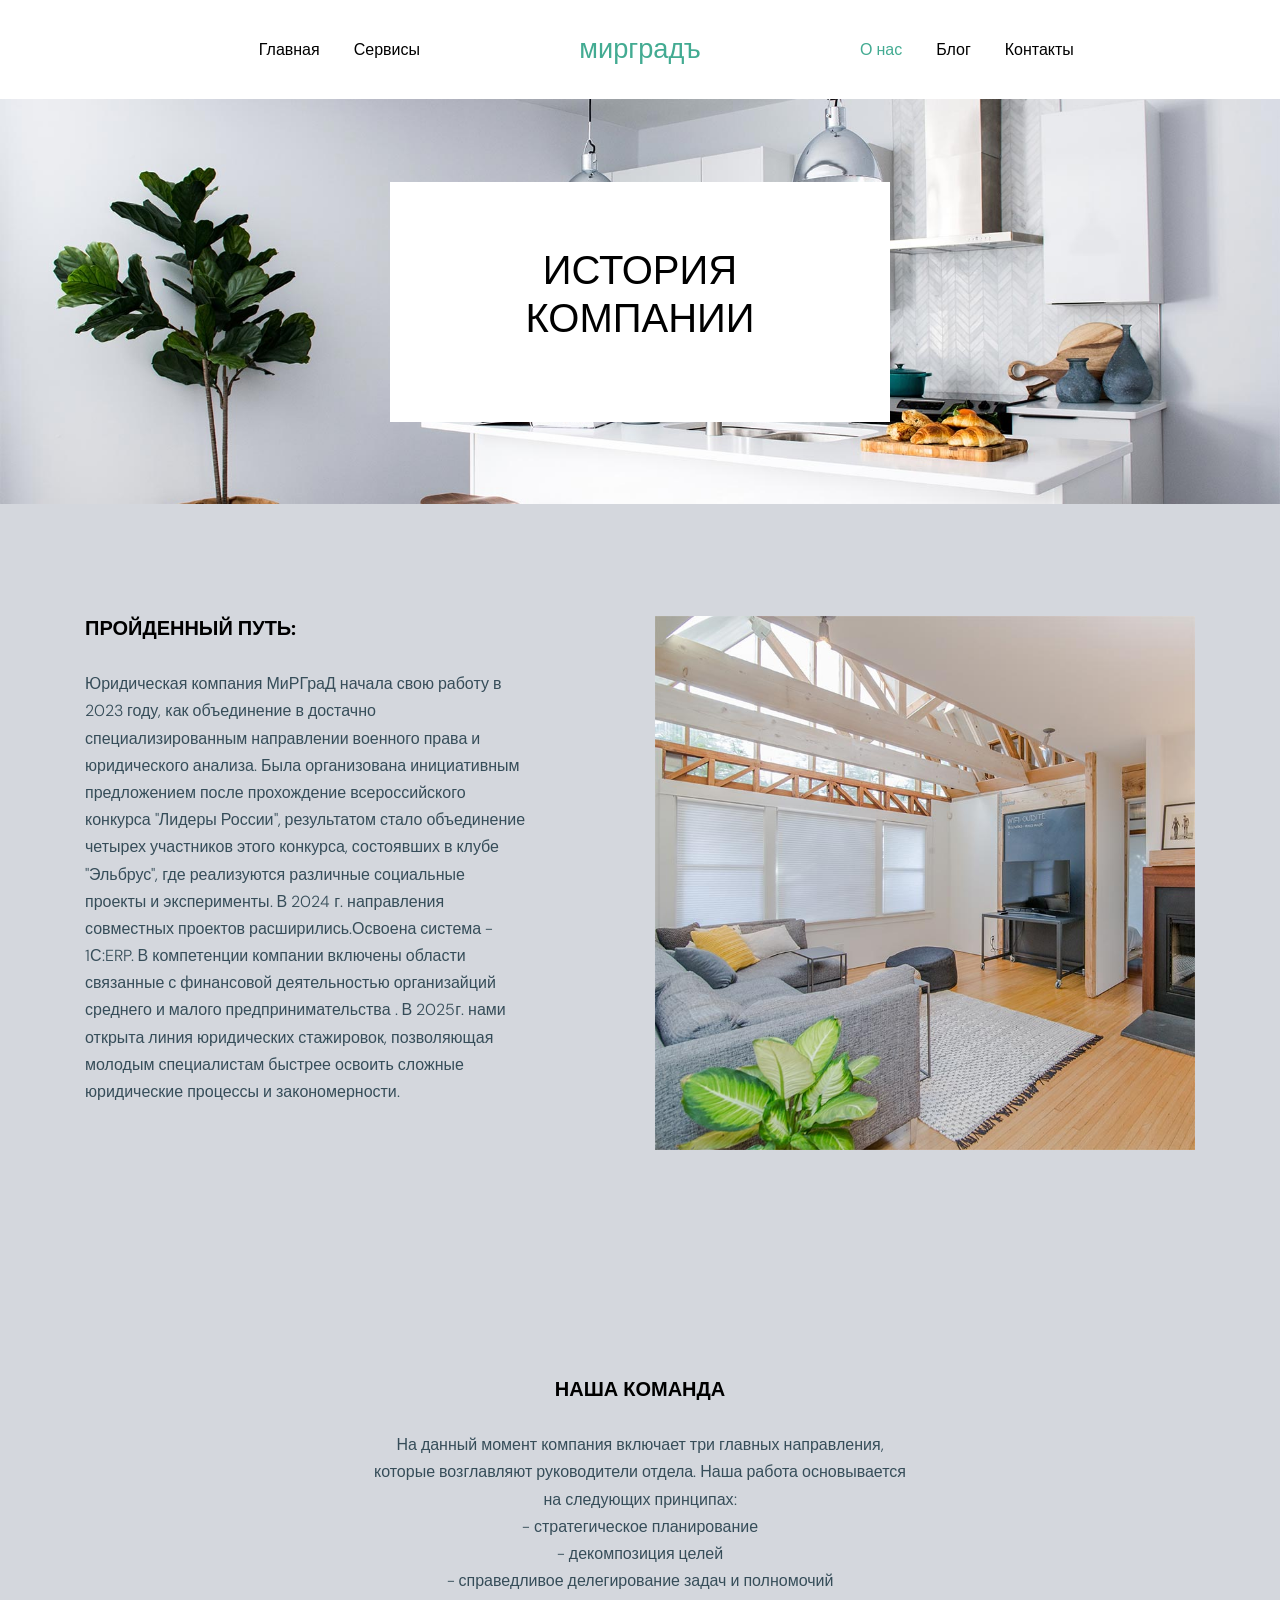
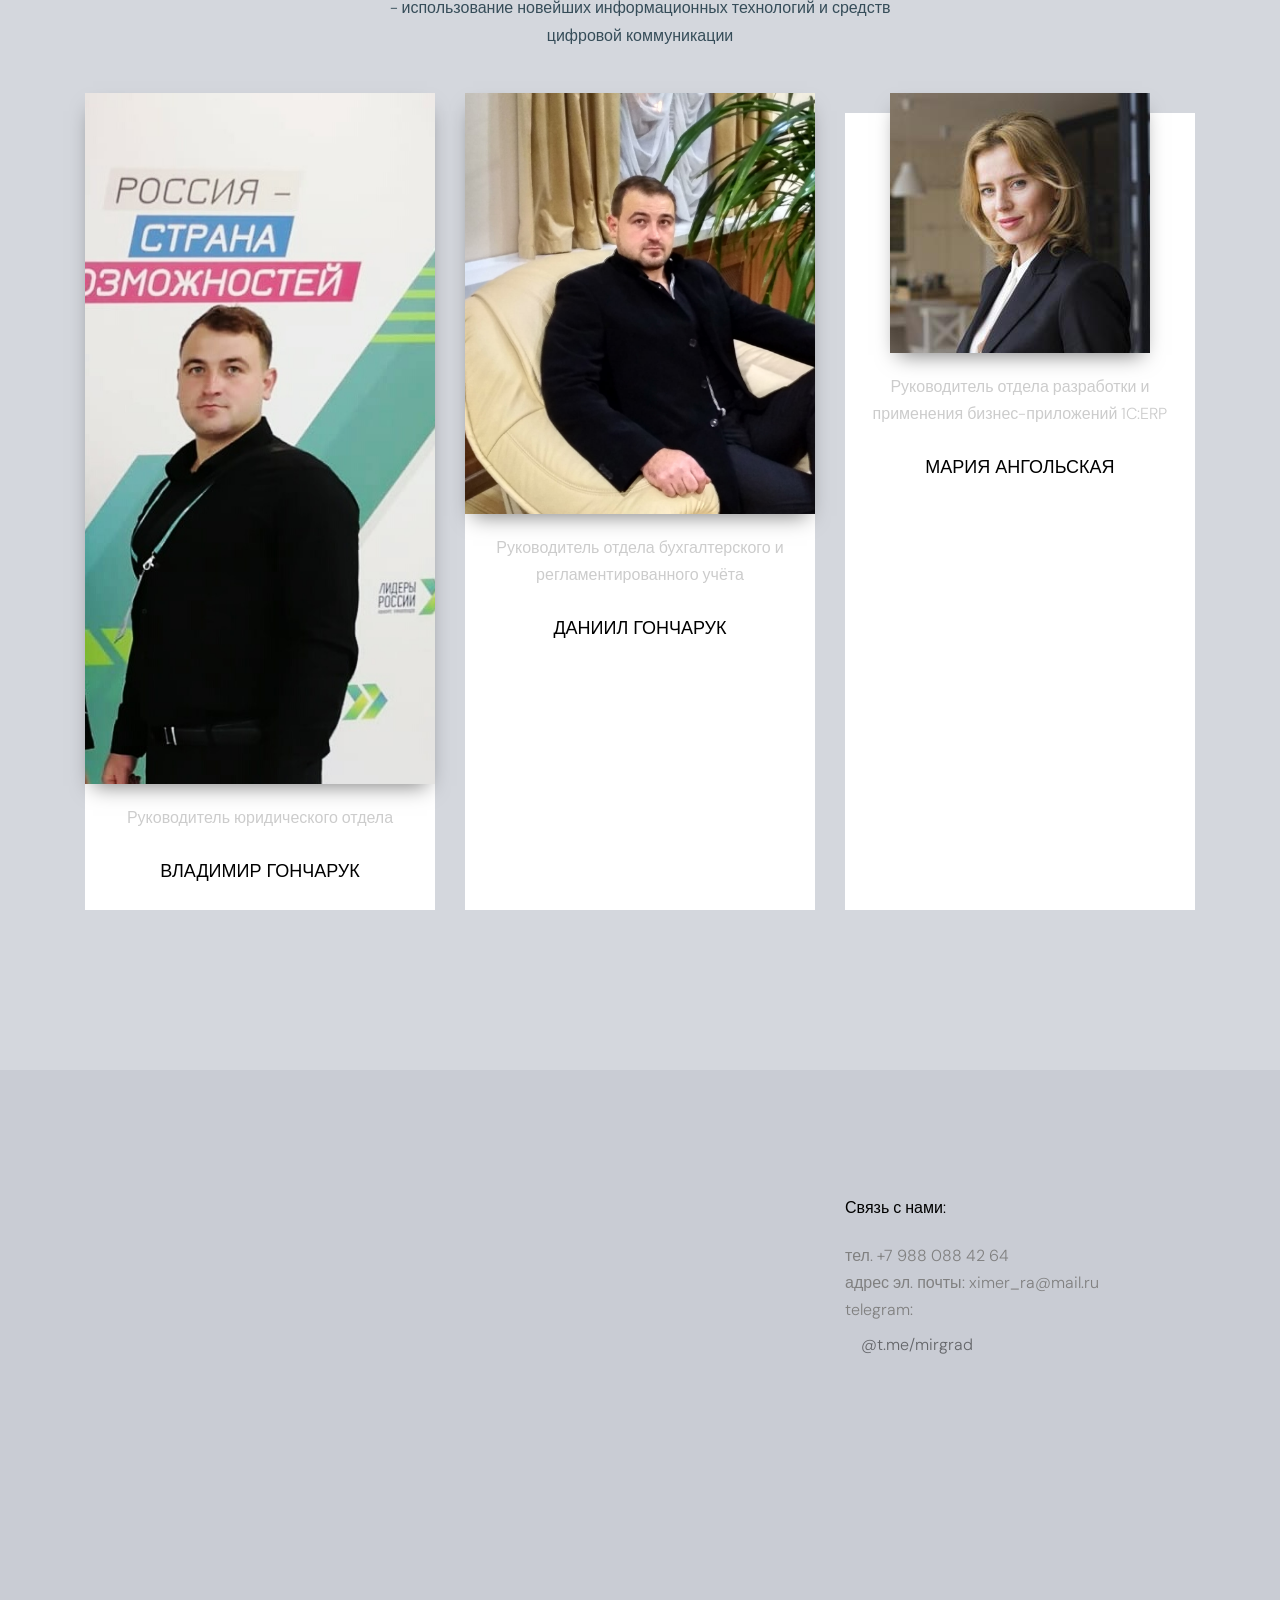
==== commit af67977f: "change files" ====
--- a/about.html
+++ b/about.html
@@ -147,7 +147,7 @@
           <div class="col-lg-4 col-md-6 mb-5">
             <div class="post-entry-1 h-100 bg-white text-center">
               <a href="#" class="d-inline-block">
-                <img src="images/vg.JPG" alt="Image"
+                <img src="images/vg.jpg" alt="Image"
                  class="img-fluid">
               </a>
               <div class="post-entry-1-contents">
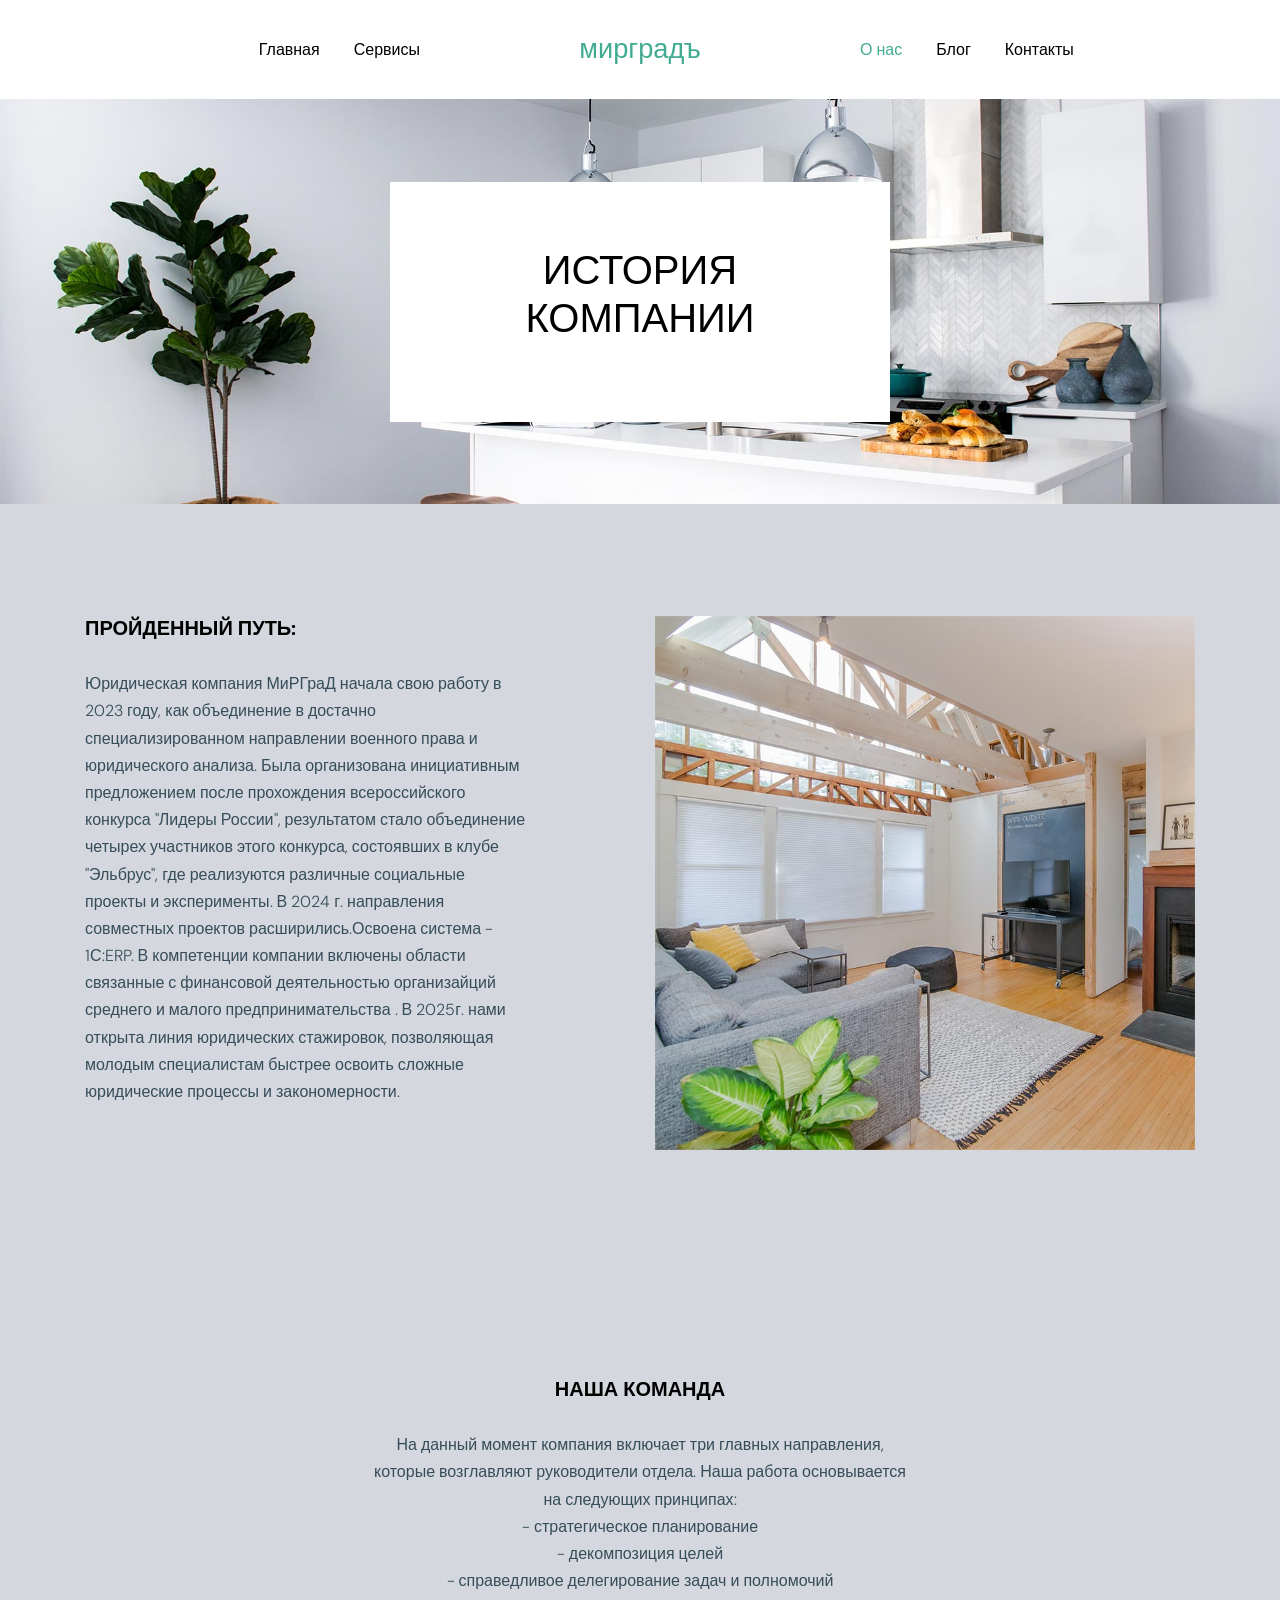
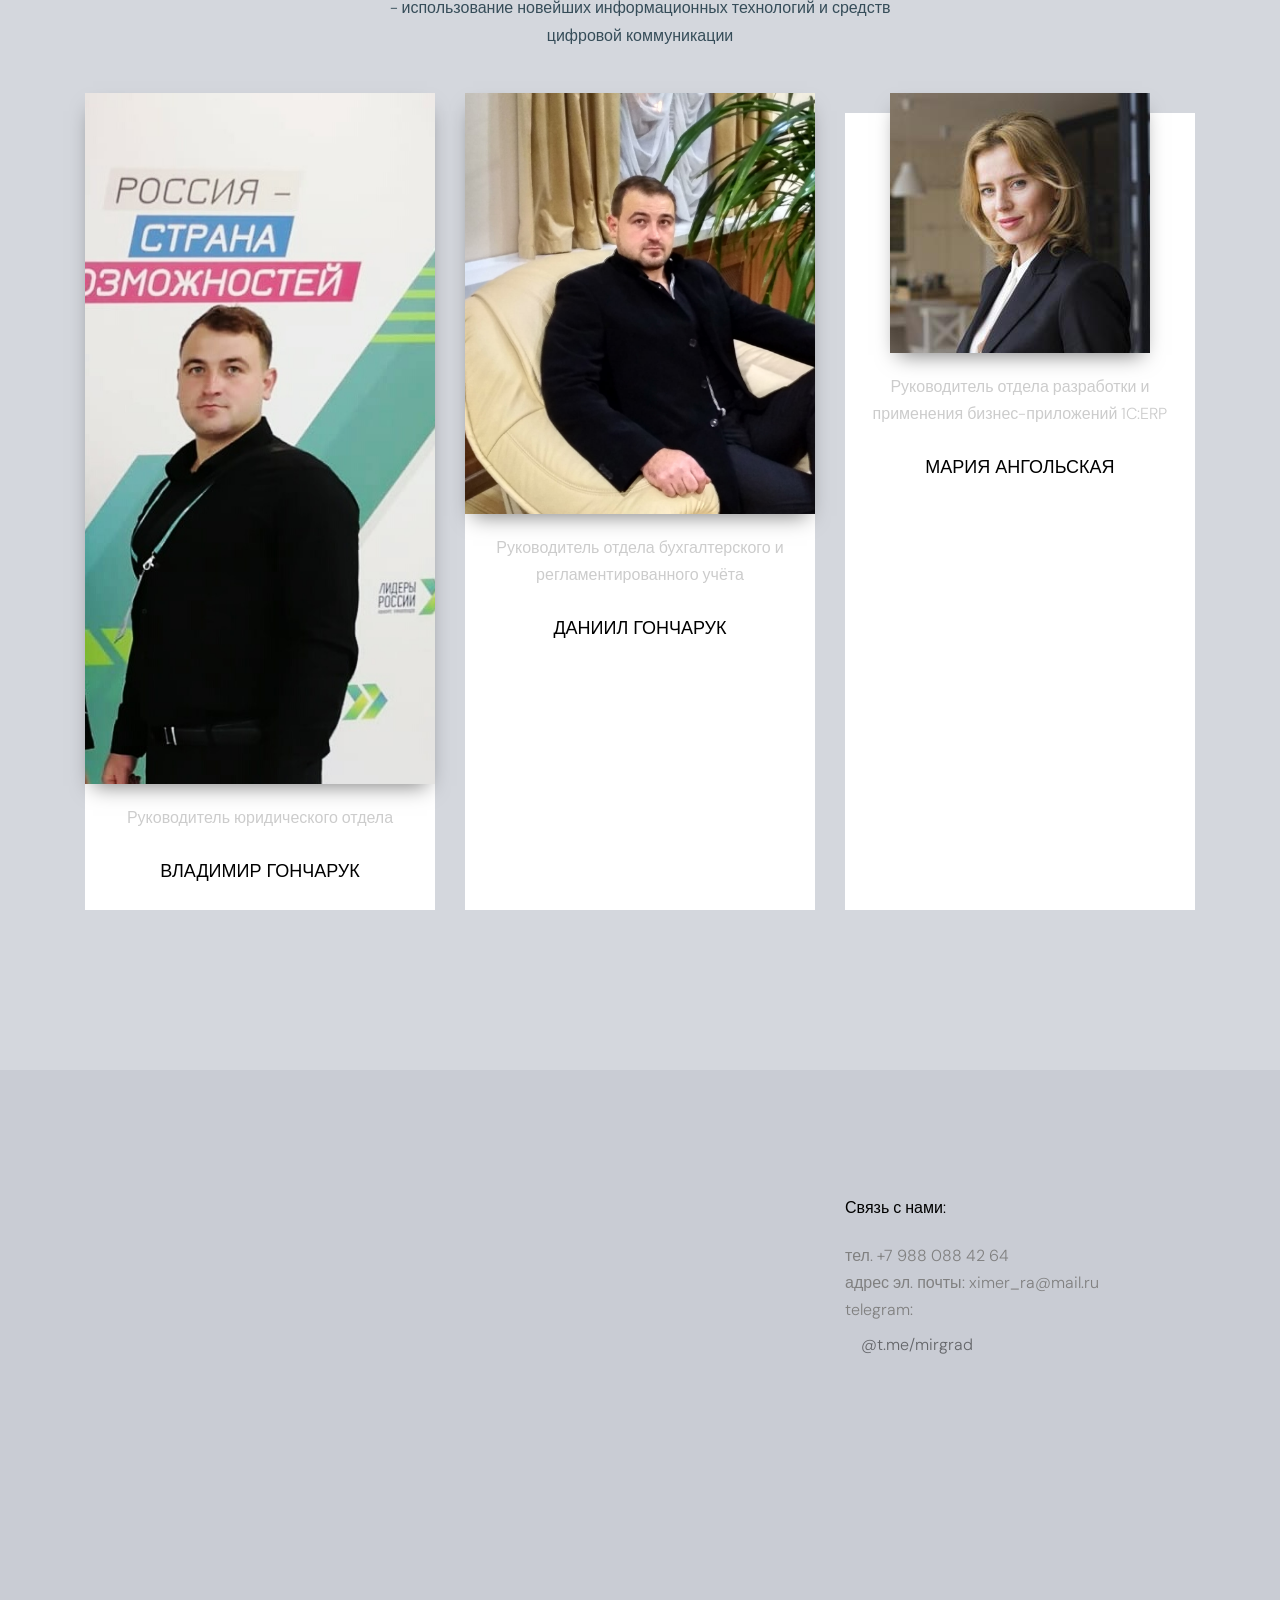
==== commit 4bb229af: "change text and speed carousel" ====
--- a/about.html
+++ b/about.html
@@ -110,8 +110,8 @@
           <div class="col-md-5">
             <h2 class="heading-39291">Пройденный путь:</h2>
             <p class="mb-5">Юридическая компания МиРГраД начала свою работу в 2023 году, 
-              как объединение  в достачно специализированным направлении военного права и юридического анализа. 
-               Была организована инициативным предложением после прохождение всероссийского конкурса "Лидеры России",
+              как объединение  в достачно специализированном направлении военного права и юридического анализа. 
+               Была организована инициативным предложением после прохождения всероссийского конкурса "Лидеры России",
                 результатом стало объединение четырех участников этого конкурса, состоявших в клубе "Эльбрус",
                 где реализуются различные социальные проекты и эксперименты.
                 В 2024 г.  направления совместных проектов расширились.Освоена система - 1С:ERP. В компетенции компании включены области связанные с финансовой деятельностью организайций
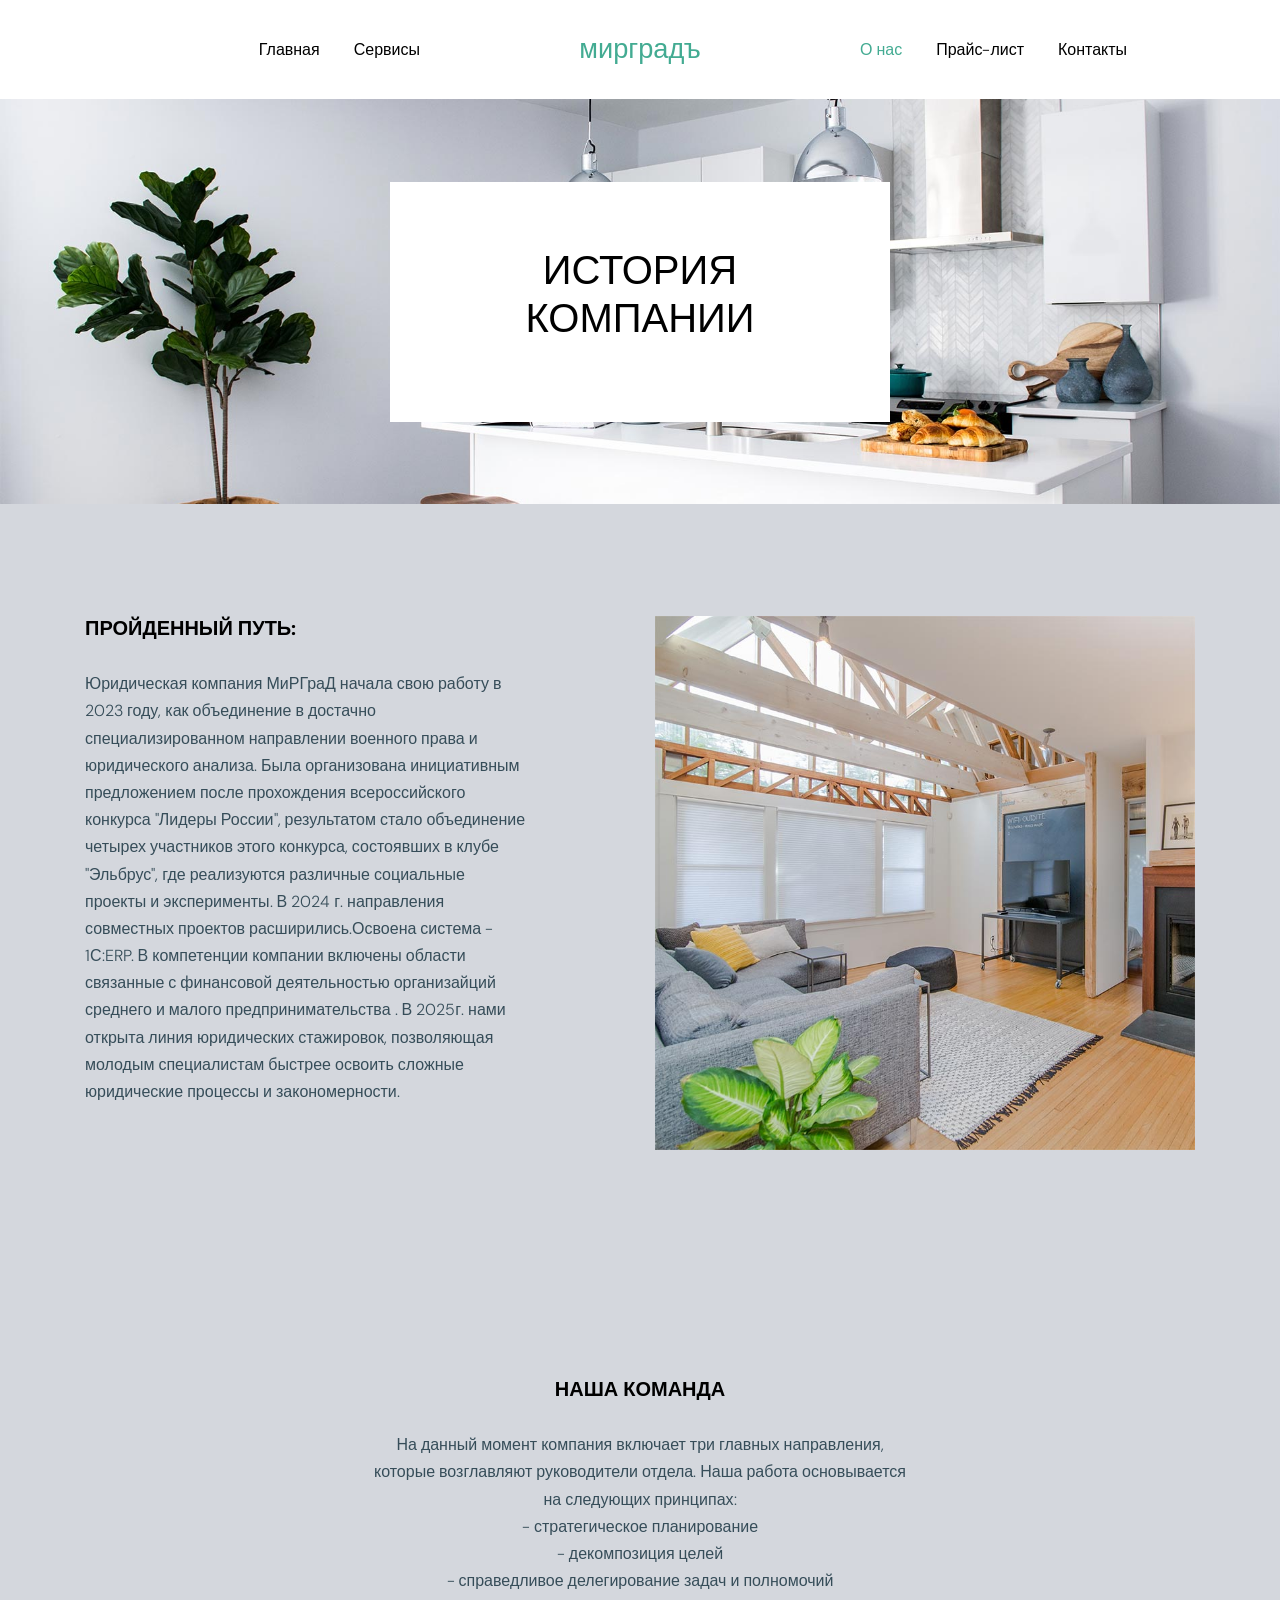
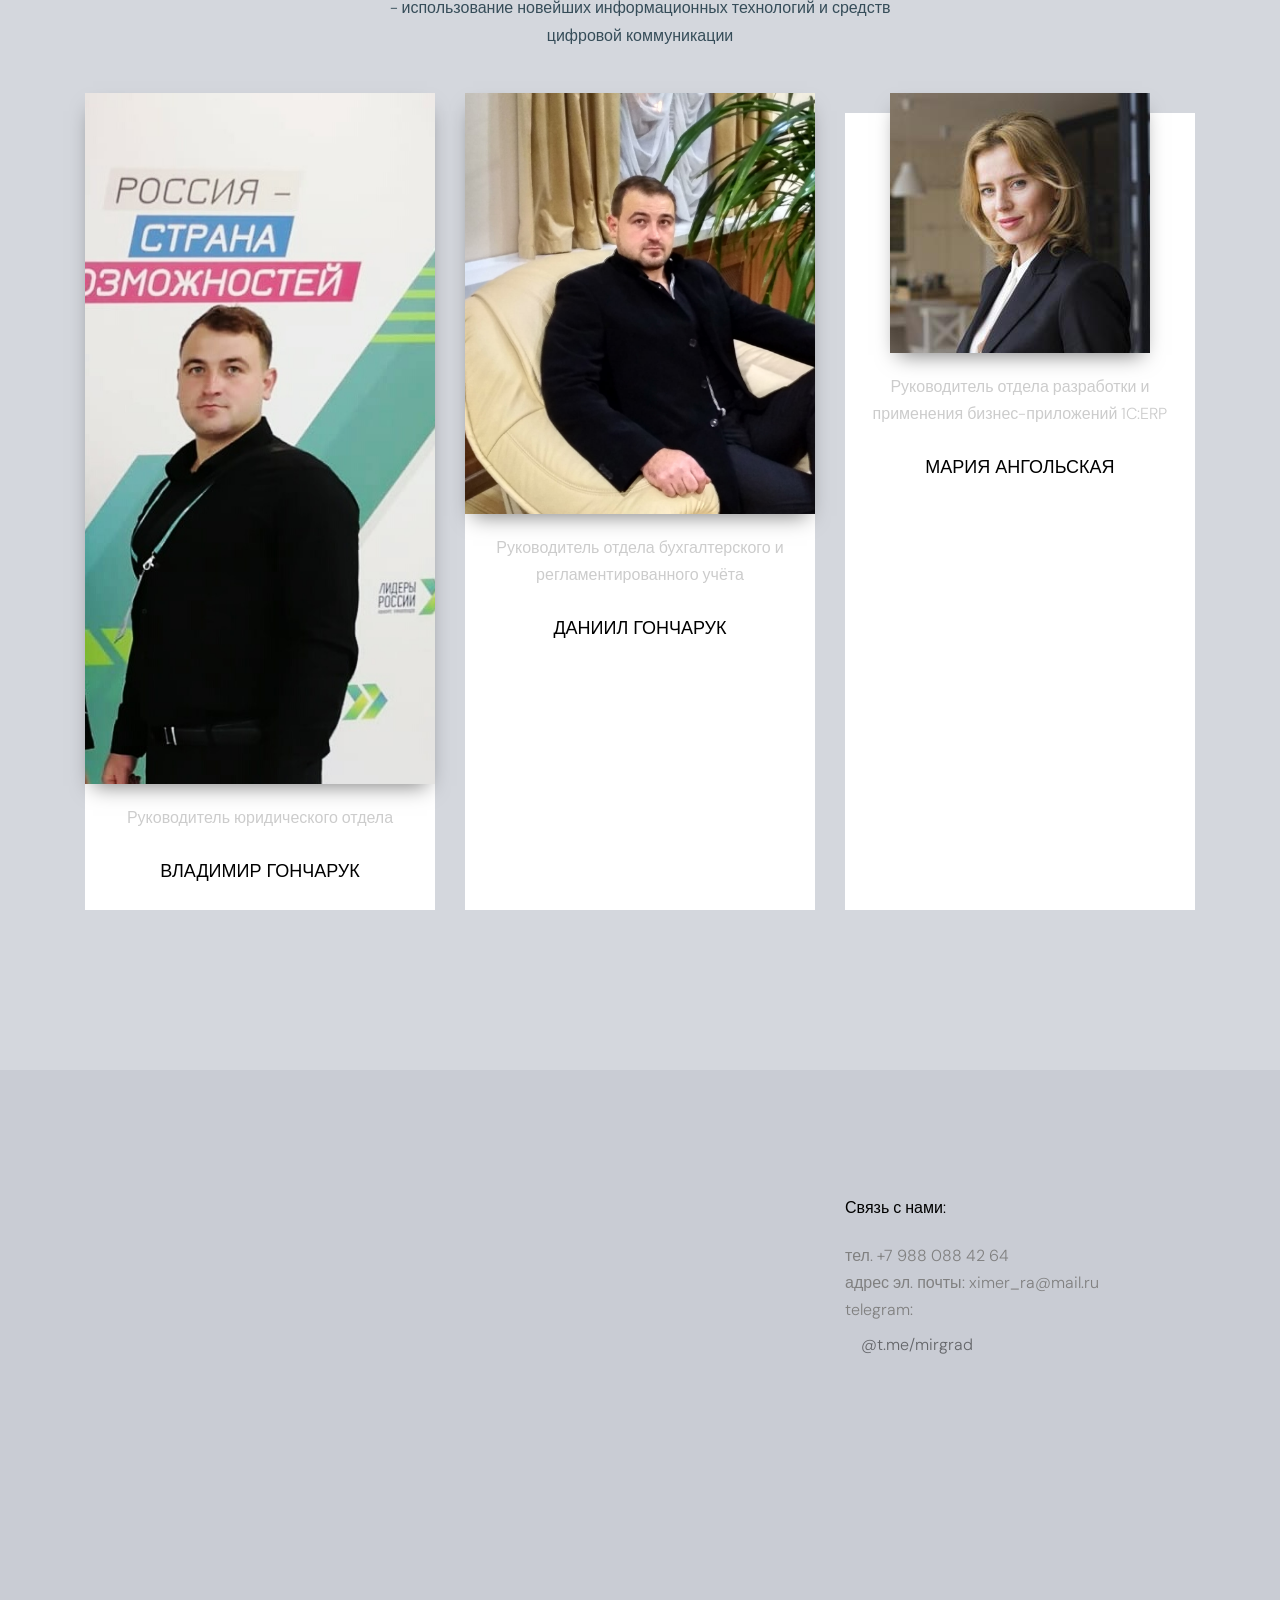
==== commit 504ce321: "change files" ====
--- a/about.html
+++ b/about.html
@@ -65,7 +65,7 @@
               <nav class="site-navigation text-left mr-auto " role="navigation">
                 <ul class="site-menu main-menu js-clone-nav ml-auto d-none d-lg-block">
                   <li class="active"><a href="about.html" class="nav-link">О нас</a></li>
-                  <li><a href="blog.html" class="nav-link">Блог</a></li>
+                  <li><a href="blog.html" class="nav-link">Прайс-лист</a></li>
                   <li><a href="contact.html" class="nav-link">Контакты</a></li>
                 </ul>
               </nav>
--- a/css/style.css
+++ b/css/style.css
@@ -1617,6 +1617,58 @@
   margin-top: 20px;
   margin-bottom: 20px;
   padding: 4rem; }
+
+.uslugi{
+    display: flex;
+  flex-direction: column;
+  align-items: start;
+  justify-content: space-between;
+}
+.uslugi_content{
+   display: flex;
+  flex-direction:row;
+  align-items: start;
+  justify-content: space-between;
+}
+.uslugi_text{
+  width: 500px;
+  padding: 10px;
+  font-weight: 600;
+}
+.uslugi_coat{
+  width: 200px;
+   padding: 10px;
+   font-weight: 600;
+    text-align: center;
+}
+.row.mb-5.owl-carousel.uslugiMain.owl-4 .owl-nav
+{
+  position: absolute ;
+  top: 0px ;
+  font-size: 20px;
+  
+}
+.row.mb-5.owl-carousel.uslugiMain.owl-4 .owl-prev{
+  margin-right: 120px;
+}
+
+ .box-92819.price{
+    padding: 1rem;
+  }
+@media (max-width: 775px) {
+  .box-92819.price{
+    padding: 1rem;
+  }
+  .uslugi_content {
+      flex-direction:column;
+     }
+    .uslugi_text{
+      width:auto; }
+    .uslugi_coat{
+     width:auto; 
+     
+  } }
+
   @media (max-width: 991.98px) {
     .box-29291 {
       margin-right: 0px; }
@@ -1631,7 +1683,17 @@
 }
 .cont {
   margin-top: 70px;
-}}
+}
+
+.row.mb-5.owl-carousel.uslugiMain.owl-4 .owl-nav
+{
+
+  margin-top: 66px;
+  
+  
+}
+
+}
 
 .box-92819 {
   z-index: 2;
